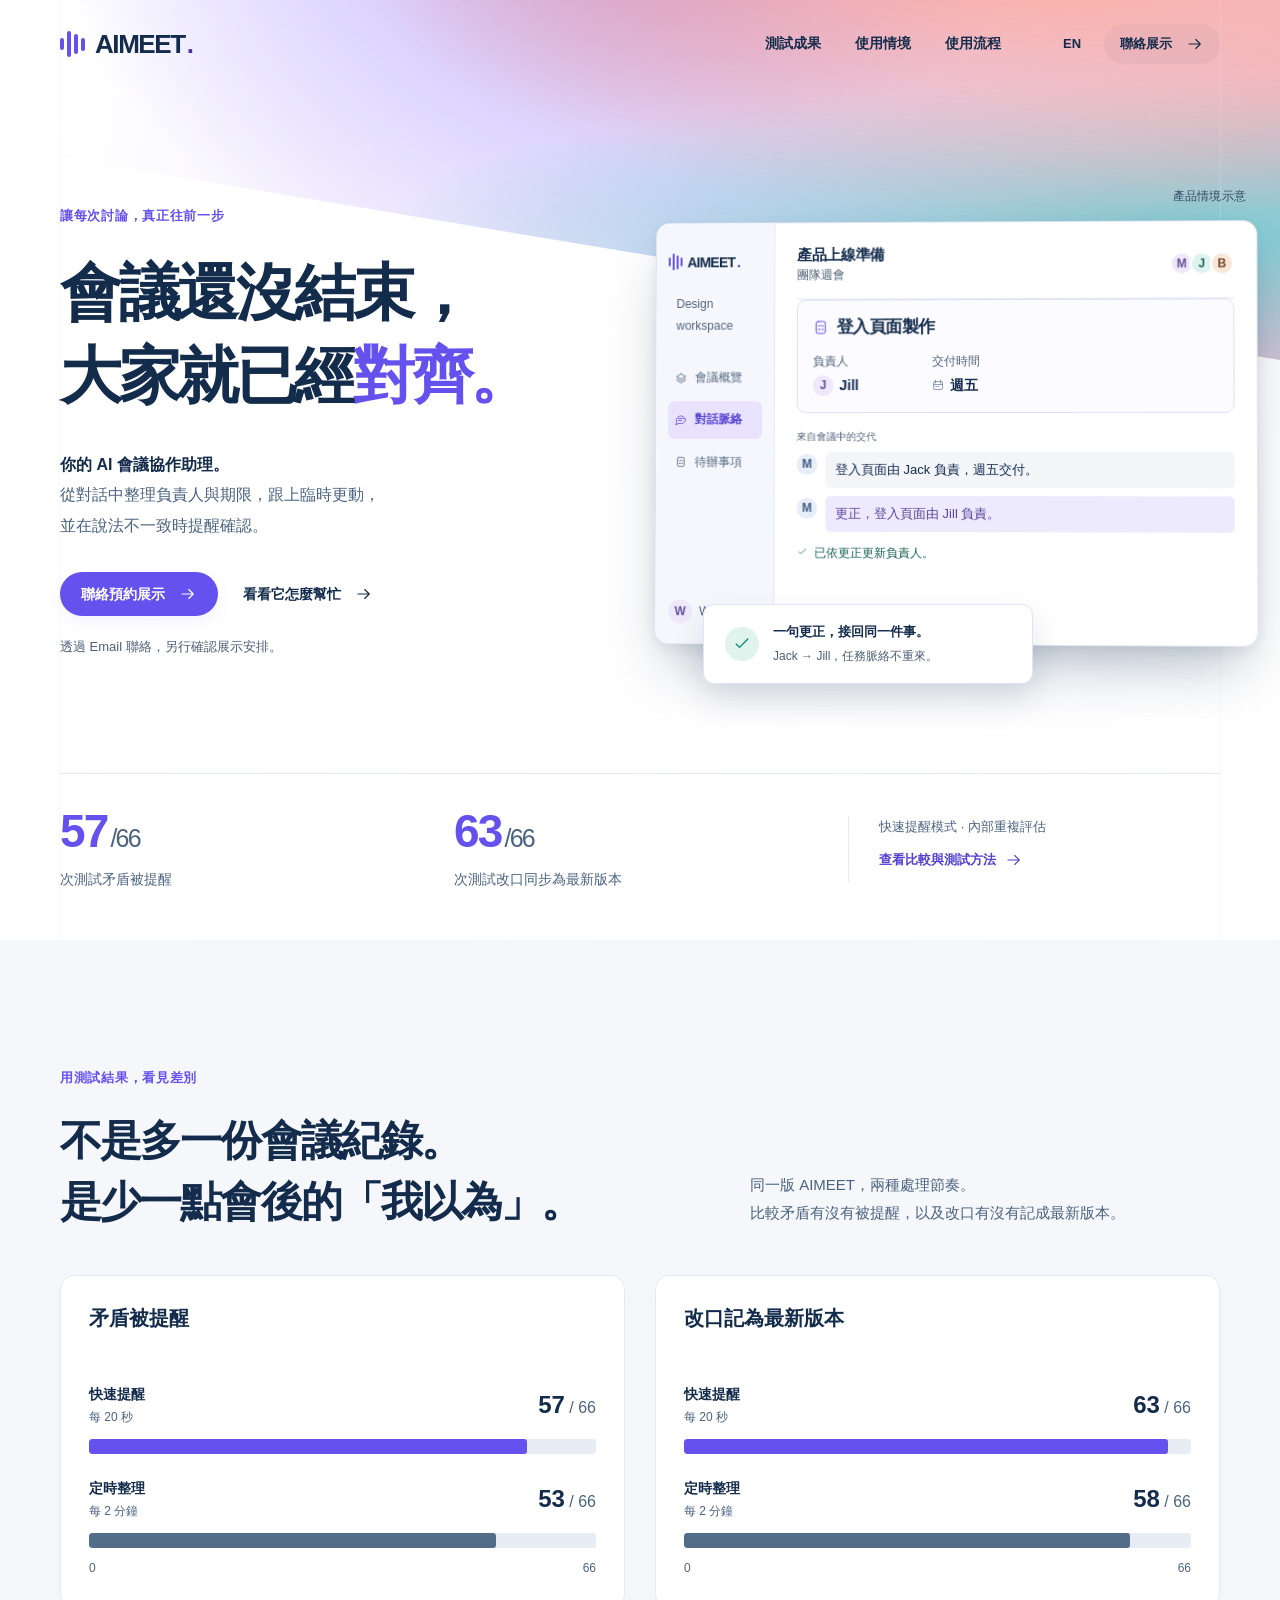
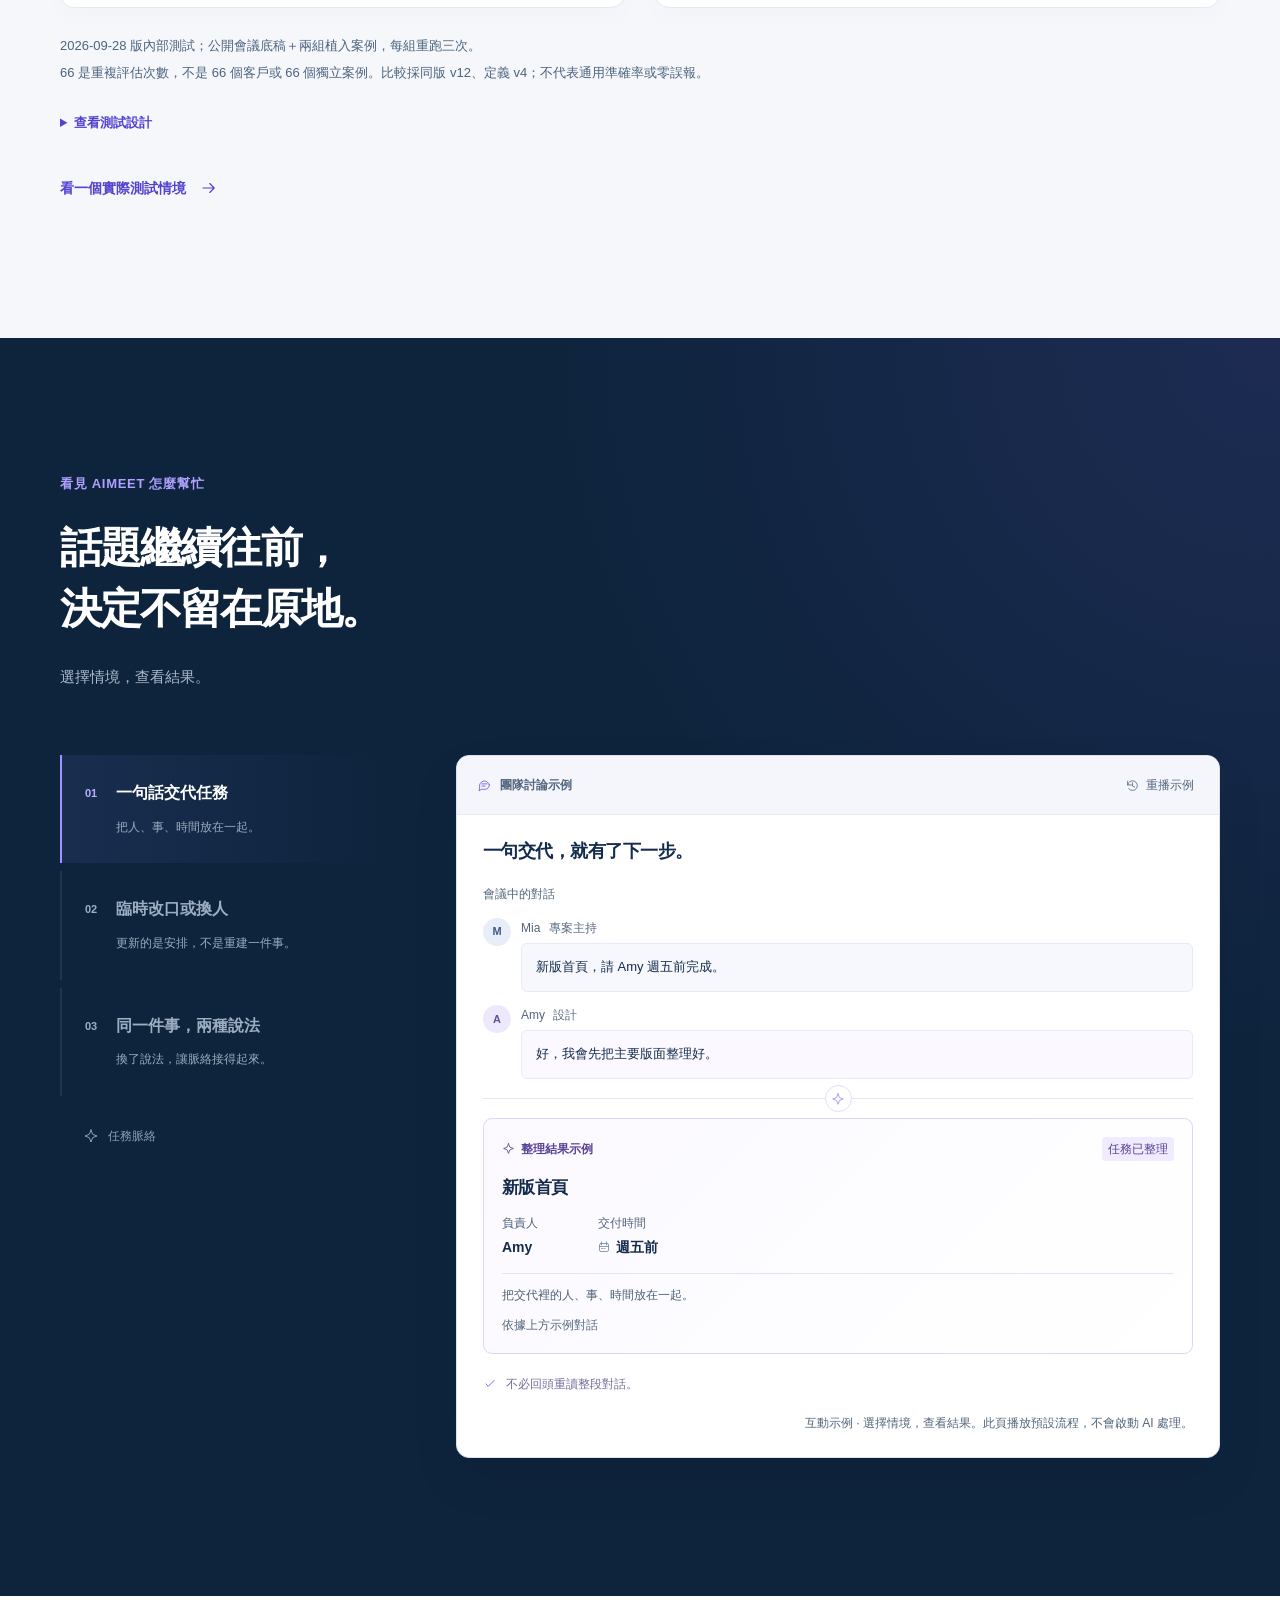
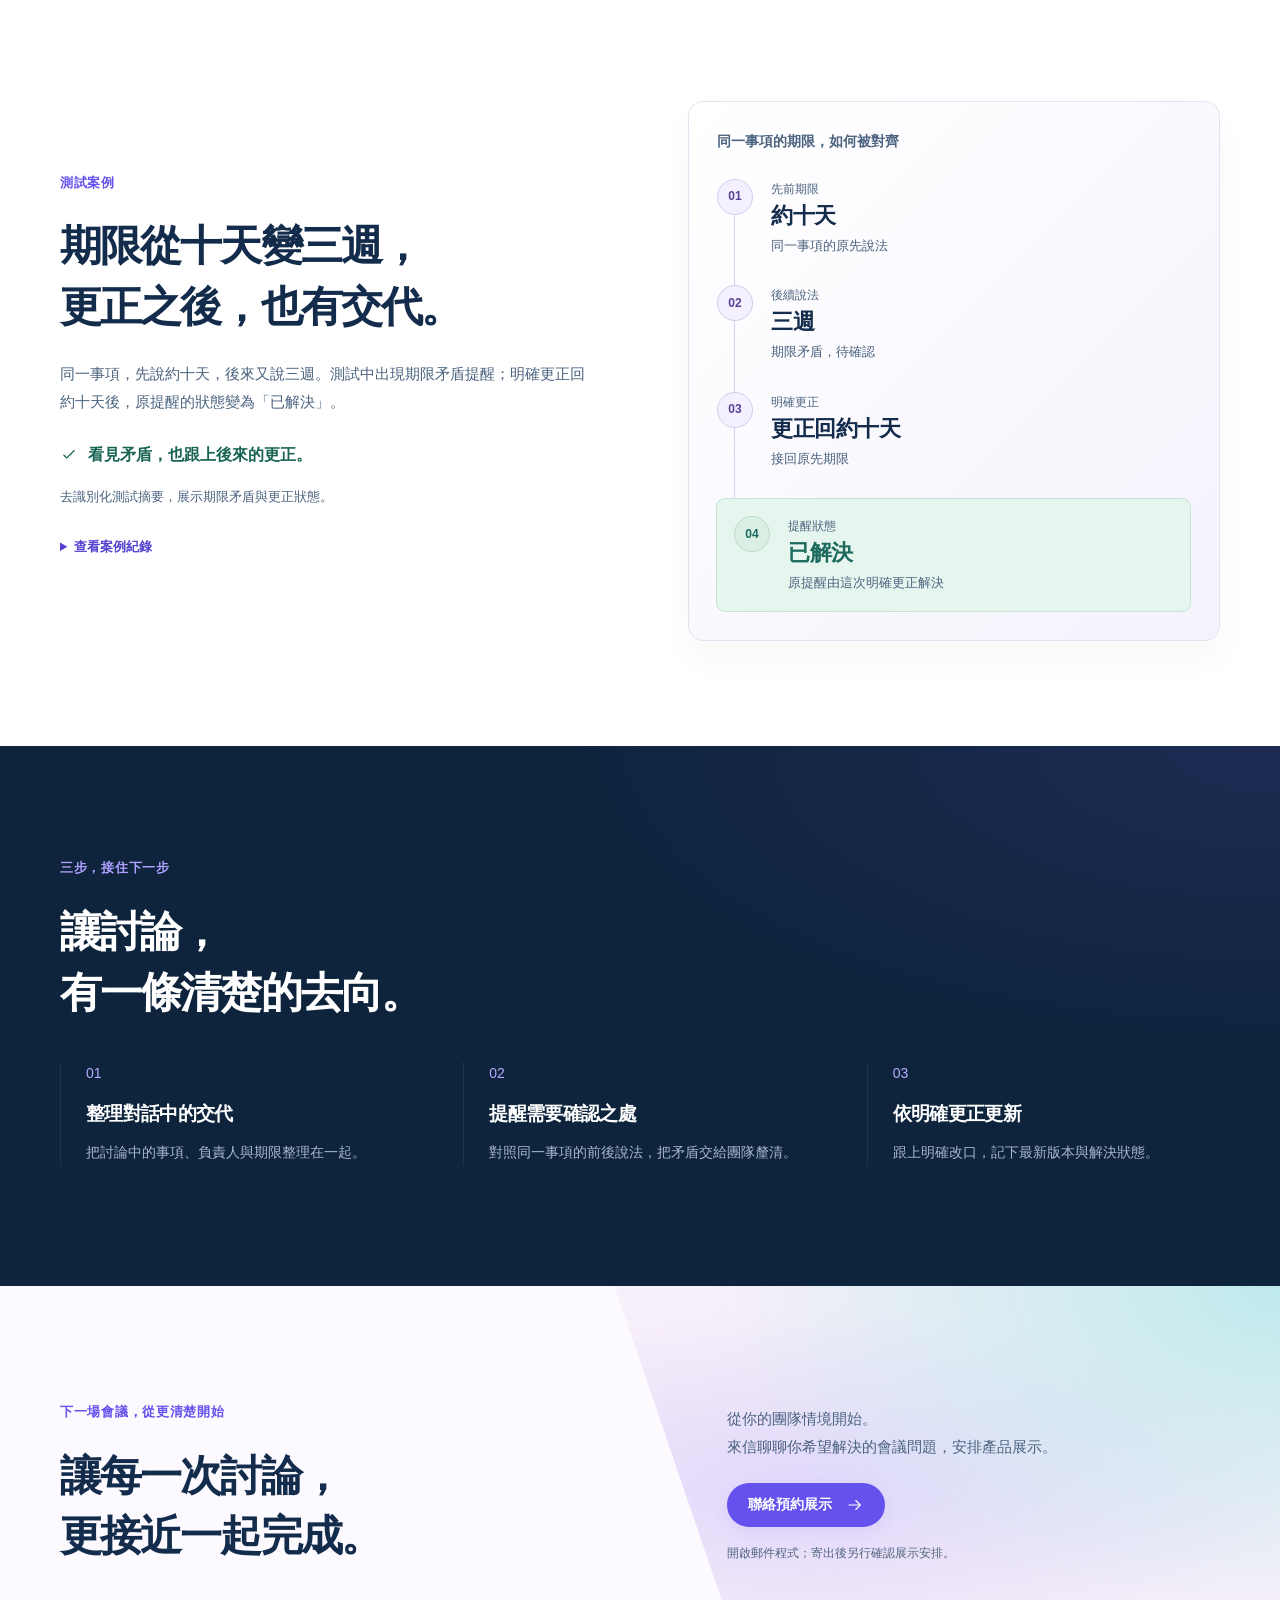
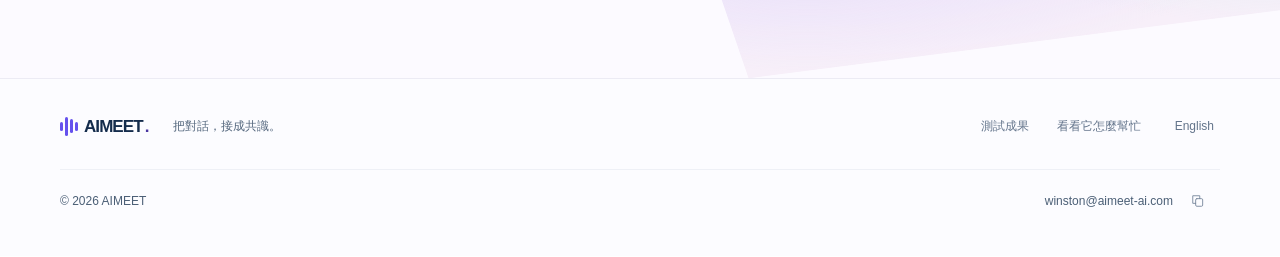
==== index.html @ 9ebfe1a0 "Add verified AIMEET preview.3 public text assets; preserve README Source version: 1.0.0-preview.3 So" ====
<!doctype html>
<html lang="zh-Hant" data-site-version="1.0.0-preview.3">
<head>
<meta charset="utf-8"><meta name="viewport" content="width=device-width, initial-scale=1">
<title>AIMEET｜會議還沒結束，大家就已經對齊。</title>
<meta name="description" content="AIMEET 是你的 AI 會議協作助理。整理負責人與期限，跟上更動，並在說法不一致時提醒確認。">
<meta name="theme-color" content="#102640"><meta name="color-scheme" content="light">
<link rel="icon" type="image/svg+xml" href="assets/favicon.svg">
<meta property="og:type" content="website"><meta property="og:site_name" content="AIMEET">
<meta property="og:title" content="AIMEET｜會議還沒結束，大家就已經對齊。">
<meta property="og:description" content="AI 會議協作助理：整理交代、提醒矛盾、跟上更正。">
<meta property="og:locale" content="zh_TW"><meta name="twitter:card" content="summary_large_image">
<meta name="twitter:title" content="AIMEET｜會議還沒結束，大家就已經對齊。">
<meta name="twitter:description" content="AI 會議協作助理：整理交代、提醒矛盾、跟上更正。">
<link rel="canonical" href="https://aimeet-ai.com/">
<meta property="og:url" content="https://aimeet-ai.com/">
<meta property="og:image" content="https://aimeet-ai.com/assets/share-preview.png">
<meta name="twitter:image" content="https://aimeet-ai.com/assets/share-preview.png">
<meta property="og:image:alt" content="AIMEET AI 會議協作助理：整理事項、負責人與期限，跟上更正。產品首頁示意。">
<meta name="twitter:image:alt" content="AIMEET AI 會議協作助理：整理事項、負責人與期限，跟上更正。產品首頁示意。">
<link rel="stylesheet" href="styles.css">
<script defer src="content.js"></script><script defer src="app.js"></script>
</head>
<body>
<svg xmlns="http://www.w3.org/2000/svg" class="svg-symbols" aria-hidden="true" focusable="false"><defs>
<symbol id="i-arrow" viewBox="0 0 24 24"><path d="M4 12h15m-6-6 6 6-6 6"/></symbol>
<symbol id="i-task" viewBox="0 0 24 24"><rect x="5" y="3" width="14" height="18" rx="3"/><path d="m8 9 1.5 1.5L12 8m1.5 2H16M8 15h3m2.5 0H16"/></symbol>
<symbol id="i-change" viewBox="0 0 24 24"><path d="M4 11V6h15m-4-4 4 4-4 4M20 13v5H5m4-4-4 4 4 4"/></symbol>
<symbol id="i-chat" viewBox="0 0 24 24"><path d="M21 11a8 8 0 0 1-8 8H6l-4 3 1-7a8 8 0 1 1 18-4Z"/><path d="M7 9h10M7 13h6"/></symbol>
<symbol id="i-layers" viewBox="0 0 24 24"><path d="m12 3 9 5-9 5-9-5 9-5Zm-9 9 9 5 9-5M3 16l9 5 9-5"/></symbol>
<symbol id="i-calendar" viewBox="0 0 24 24"><rect x="3" y="5" width="18" height="16" rx="3"/><path d="M7 2v6m10-6v6M3 11h18M7 15h2m3 0h2"/></symbol>
<symbol id="i-check" viewBox="0 0 24 24"><path d="m5 12 4 4L19 6"/></symbol>
<symbol id="i-spark" viewBox="0 0 24 24"><path d="m12 3 2.5 6.5L21 12l-6.5 2.5L12 21l-2.5-6.5L3 12l6.5-2.5L12 3Z"/></symbol>
<symbol id="i-code" viewBox="0 0 24 24"><path d="m8 6-6 6 6 6m8-12 6 6-6 6m-3-14-2 16"/></symbol>
<symbol id="i-people" viewBox="0 0 24 24"><circle cx="9" cy="7" r="3"/><path d="M3 21v-4a6 6 0 0 1 12 0v4m3-18a3 3 0 0 1 0 6m0 3a5 5 0 0 1 4 5v4"/></symbol>
<symbol id="i-history" viewBox="0 0 24 24"><path d="M3 11a9 9 0 1 1 2 7M3 4v7h7m2-4v6l4 2"/></symbol>
<symbol id="i-link" viewBox="0 0 24 24"><path d="m10 13 4-4M8 15l-1 1a4 4 0 0 1-6-6l5-5a4 4 0 0 1 6 0m0 14a4 4 0 0 0 6 0l5-5a4 4 0 0 0-6-6l-1 1" transform="translate(1 0) scale(.9)"/></symbol>
<symbol id="i-menu" viewBox="0 0 24 24"><path d="M3 7h18M3 12h18M3 17h18"/></symbol>
<symbol id="i-close" viewBox="0 0 24 24"><path d="m5 5 14 14M19 5 5 19"/></symbol>
<symbol id="i-copy" viewBox="0 0 24 24"><rect x="8" y="8" width="12" height="13" rx="2"/><path d="M15 8V3H3v13h5"/></symbol>
</defs></svg>
<a class="skip-link" href="#main-content"><span data-i18n="a11y.skip">跳至主要內容</span></a>
<main id="main-content" tabindex="-1"><div class="hero-shell" id="top" tabindex="-1"><div class="hero-gradient" aria-hidden="true"></div>
<header class="site-header" role="banner"><div class="container header-inner"><a href="#top" class="brand-link" aria-label="AIMEET 首頁" data-label-key="a11y.home"><span class="brand "><span class="brand-wave" aria-hidden="true"><i></i><i></i><i></i><i></i></span><span>AIMEET<span class="brand-dot">.</span></span></span></a><nav class="desktop-nav" aria-label="主要導覽" data-label-key="a11y.nav"><a href="#product"><span data-i18n="nav.product">測試成果</span></a><a href="#in-action"><span data-i18n="nav.action">使用情境</span></a><a href="#about"><span data-i18n="nav.about">使用流程</span></a></nav><div class="header-actions"><button class="language-toggle" type="button" data-language-toggle aria-label="Switch to English" lang="en">EN</button><a class="button button-nav" data-contact href="mailto:winston@aimeet-ai.com?subject=AIMEET%20%E7%94%A2%E5%93%81%E5%B1%95%E7%A4%BA%E9%A0%90%E7%B4%84"><span data-i18n="nav.cta">聯絡展示</span><svg class="icon " aria-hidden="true" focusable="false"><use href="#i-arrow"></use></svg></a><button type="button" class="menu-toggle" id="menu-toggle" aria-expanded="false" aria-controls="mobile-menu" aria-label="開啟選單" data-label-key="a11y.menuOpen"><svg class="icon menu-open-icon" aria-hidden="true" focusable="false"><use href="#i-menu"></use></svg><svg class="icon menu-close-icon" aria-hidden="true" focusable="false"><use href="#i-close"></use></svg></button></div></div>
<nav id="mobile-menu" class="mobile-menu" aria-label="手機導覽" data-label-key="a11y.mobileNav" hidden><a href="#product"><span data-i18n="nav.product">測試成果</span></a><a href="#in-action"><span data-i18n="nav.action">使用情境</span></a><a href="#about"><span data-i18n="nav.about">使用流程</span></a><a class="button button-primary" data-contact href="mailto:winston@aimeet-ai.com?subject=AIMEET%20%E7%94%A2%E5%93%81%E5%B1%95%E7%A4%BA%E9%A0%90%E7%B4%84"><span data-i18n="hero.cta">聯絡預約展示</span><svg class="icon " aria-hidden="true" focusable="false"><use href="#i-arrow"></use></svg></a></nav>
</header>

<div class="container hero-grid"><div class="hero-copy"><p data-i18n="hero.eyebrow" class="eyebrow">讓每次討論，真正往前一步</p>
<h1><span data-i18n-html="hero.heading">會議還沒結束，<br>大家就已經<em>對齊。</em></span></h1>
<div class="hero-description"><strong data-i18n="hero.lead">你的 AI 會議協作助理。</strong><p data-i18n-html="hero.body">從對話中整理負責人與期限，跟上臨時更動，<br class="desktop-break">並在說法不一致時提醒確認。</p></div>
<div class="hero-actions"><a class="button button-primary" data-contact href="mailto:winston@aimeet-ai.com?subject=AIMEET%20%E7%94%A2%E5%93%81%E5%B1%95%E7%A4%BA%E9%A0%90%E7%B4%84"><span data-i18n="hero.cta">聯絡預約展示</span><svg class="icon " aria-hidden="true" focusable="false"><use href="#i-arrow"></use></svg></a><a href="#in-action" class="button button-text"><span data-i18n="hero.see">看看它怎麼幫忙</span><svg class="icon " aria-hidden="true" focusable="false"><use href="#i-arrow"></use></svg></a></div>
<p data-i18n="hero.caption" class="hero-caption">透過 Email 聯絡，另行確認展示安排。</p>
</div><figure class="hero-figure" aria-labelledby="hero-figure-caption">
<figcaption data-i18n="hero.illustration" class="figure-caption" id="hero-figure-caption">產品情境示意</figcaption>
<div class="app-preview">
 <aside class="app-sidebar" aria-hidden="true"><span class="brand brand-small"><span class="brand-wave" aria-hidden="true"><i></i><i></i><i></i><i></i></span><span>AIMEET<span class="brand-dot">.</span></span></span><span class="workspace">Design<br>workspace</span><div class="app-side-item"><svg class="icon " aria-hidden="true" focusable="false"><use href="#i-layers"></use></svg><span data-i18n="app.overview">會議概覽</span></div><div class="app-side-item active"><svg class="icon " aria-hidden="true" focusable="false"><use href="#i-chat"></use></svg><span data-i18n="app.conversation">對話脈絡</span></div><div class="app-side-item"><svg class="icon " aria-hidden="true" focusable="false"><use href="#i-task"></use></svg><span data-i18n="app.items">待辦事項</span></div><div class="app-user"><span class="avatar lavender">W</span>Winston</div></aside>
 <div class="app-main">
  <div class="app-header"><div><h2 data-i18n="app.meeting">產品上線準備</h2><p data-i18n="app.weekly">團隊週會</p></div><div class="avatar-stack" aria-hidden="true"><span class="avatar lavender">M</span><span class="avatar mint">J</span><span class="avatar peach">B</span></div></div>

  <div class="task-box"><h3><svg class="icon " aria-hidden="true" focusable="false"><use href="#i-task"></use></svg><span data-i18n="app.task">登入頁面製作</span></h3><div class="task-details"><div><p data-i18n="field.owner" class="field-label">負責人</p><strong><span class="avatar lavender">J</span>Jill</strong></div><div><p data-i18n="field.due" class="field-label">交付時間</p><strong><svg class="icon " aria-hidden="true" focusable="false"><use href="#i-calendar"></use></svg><span data-i18n="time.friday">週五</span></strong></div></div></div>
  <p data-i18n="app.evidence" class="evidence-label">來自會議中的交代</p>
  <div class="compact-turn"><span class="avatar blue">M</span><p data-i18n="app.first">登入頁面由 Jack 負責，週五交付。</p></div>
  <div class="compact-turn corrected"><span class="avatar blue">M</span><p data-i18n="app.second">更正，登入頁面由 Jill 負責。</p></div>
  <p class="app-confirm"><svg class="icon " aria-hidden="true" focusable="false"><use href="#i-check"></use></svg><span data-i18n="app.confirm">已依更正更新負責人。</span></p>
 </div>
</div>
<div class="floating-confirm"><span class="confirm-circle"><svg class="icon " aria-hidden="true" focusable="false"><use href="#i-check"></use></svg></span><div><strong data-i18n="hero.toastTitle">一句更正，接回同一件事。</strong><p data-i18n="hero.toastBody">Jack → Jill，任務脈絡不重來。</p></div></div>
</figure></div>
<div class="container evidence-strip"><div class="headline-stat"><strong>57<span>/66</span></strong><p data-i18n="stat.alert">次測試矛盾被提醒</p></div><div class="headline-stat"><strong>63<span>/66</span></strong><p data-i18n="stat.correction">次測試改口同步為最新版本</p></div><div class="stat-context"><p data-i18n="stat.context">快速提醒模式 · 內部重複評估</p><a href="#product"><span data-i18n="stat.link">查看比較與測試方法</span><svg class="icon " aria-hidden="true" focusable="false"><use href="#i-arrow"></use></svg></a></div></div>
</div>
<section class="section product-section" id="product" tabindex="-1"><div class="container">
 <p data-i18n="product.eyebrow" class="eyebrow">用測試結果，看見差別</p>
 <div class="section-intro"><h2><span data-i18n-html="product.heading">不是多一份會議紀錄。<br>是少一點會後的<span class="nowrap">「我以為」。</span></span></h2><p data-i18n-html="product.intro">同一版 AIMEET，兩種處理節奏。<br>比較矛盾有沒有被提醒，以及改口有沒有記成最新版本。</p></div>
 <div class="evidence-charts">
 <figure class="result-chart" data-metric="contradictions_alerted" aria-labelledby="chart-alerts" aria-describedby="evidence-note"><figcaption id="chart-alerts"><span data-i18n="chart.alerts">矛盾被提醒</span></figcaption><div class="result-chart-row" data-mode="push" data-value="57" data-total="66"><div class="chart-row-label"><span><span data-i18n="mode.push">快速提醒</span><small><span data-i18n="cadence.push">每 20 秒</span></small></span><strong>57<span> / 66</span></strong></div><div class="bar-track" aria-hidden="true"><div class="bar-fill quick" style="width:86.36363636%"></div></div></div><div class="result-chart-row" data-mode="periodic" data-value="53" data-total="66"><div class="chart-row-label"><span><span data-i18n="mode.periodic">定時整理</span><small><span data-i18n="cadence.periodic">每 2 分鐘</span></small></span><strong>53<span> / 66</span></strong></div><div class="bar-track" aria-hidden="true"><div class="bar-fill periodic" style="width:80.30303030%"></div></div></div><div class="chart-scale" aria-hidden="true"><span>0</span><span>66</span></div></figure>
 <figure class="result-chart" data-metric="corrections_latest" aria-labelledby="chart-corrections" aria-describedby="evidence-note"><figcaption id="chart-corrections"><span data-i18n="chart.corrections">改口記為最新版本</span></figcaption><div class="result-chart-row" data-mode="push" data-value="63" data-total="66"><div class="chart-row-label"><span><span data-i18n="mode.push">快速提醒</span><small><span data-i18n="cadence.push">每 20 秒</span></small></span><strong>63<span> / 66</span></strong></div><div class="bar-track" aria-hidden="true"><div class="bar-fill quick" style="width:95.45454545%"></div></div></div><div class="result-chart-row" data-mode="periodic" data-value="58" data-total="66"><div class="chart-row-label"><span><span data-i18n="mode.periodic">定時整理</span><small><span data-i18n="cadence.periodic">每 2 分鐘</span></small></span><strong>58<span> / 66</span></strong></div><div class="bar-track" aria-hidden="true"><div class="bar-fill periodic" style="width:87.87878788%"></div></div></div><div class="chart-scale" aria-hidden="true"><span>0</span><span>66</span></div></figure>
 </div>
 <div class="evidence-caption" id="evidence-note">
 <p data-i18n="evidence.method">2026-09-28 版內部測試；公開會議底稿＋兩組植入案例，每組重跑三次。</p>
 <p data-i18n="evidence.denominator">66 是重複評估次數，不是 66 個客戶或 66 個獨立案例。比較採同版 v12、定義 v4；不代表通用準確率或零誤報。</p>
 </div>
 <details class="method-details"><summary><span data-i18n="evidence.details">查看測試設計</span></summary><div>
 <p data-i18n="evidence.design">底稿：公開 ICSI Bmr005 會議，約 71 分鐘、7 位講者、833 句。使用兩組各 30 個植入事件的版本，每種模式各重跑三次。上圖的 66 是相應事件的重複評估分母，不是底稿句數或植入事件總數。</p>
 <p data-i18n="evidence.schedule">「每 20 秒／每 2 分鐘」是測試中的處理週期，不是保證的回應時間。</p>
 </div></details>
 <a class="button button-text case-link" href="#test-case"><span data-i18n="evidence.caseLink">看一個實際測試情境</span><svg class="icon " aria-hidden="true" focusable="false"><use href="#i-arrow"></use></svg></a>
</div></section><section class="section dark-section action-section" id="in-action" tabindex="-1"><div class="container">
 <p data-i18n="demo.eyebrow" class="eyebrow">看見 AIMEET 怎麼幫忙</p>
 <h2><span data-i18n-html="demo.heading">話題繼續往前，<br>決定不留在原地。</span></h2>
 <p data-i18n="demo.intro" class="section-subtitle">選擇情境，查看結果。</p>
 <div class="demo-layout"><div class="scenario-controls"><div role="tablist" aria-label="產品情境" data-label-key="a11y.scenarios" aria-orientation="vertical" class="scenario-tabs"><button type="button" role="tab" id="scenario-tab-0" aria-controls="scenario-panel-0" aria-selected="true" tabindex="0" class="scenario-tab selected" data-scenario="0"><span class="tab-number">01</span><span><strong data-i18n="tab0.title">一句話交代任務</strong><small data-i18n="tab0.body">把人、事、時間放在一起。</small></span></button><button type="button" role="tab" id="scenario-tab-1" aria-controls="scenario-panel-1" aria-selected="false" tabindex="-1" class="scenario-tab " data-scenario="1"><span class="tab-number">02</span><span><strong data-i18n="tab1.title">臨時改口或換人</strong><small data-i18n="tab1.body">更新的是安排，不是重建一件事。</small></span></button><button type="button" role="tab" id="scenario-tab-2" aria-controls="scenario-panel-2" aria-selected="false" tabindex="-1" class="scenario-tab " data-scenario="2"><span class="tab-number">03</span><span><strong data-i18n="tab2.title">同一件事，兩種說法</strong><small data-i18n="tab2.body">換了說法，讓脈絡接得起來。</small></span></button></div><p class="tab-hint"><svg class="icon " aria-hidden="true" focusable="false"><use href="#i-spark"></use></svg><span data-i18n="demo.hint">任務脈絡</span></p></div>
 <div class="demo-window"><div class="demo-toolbar"><span><svg class="icon " aria-hidden="true" focusable="false"><use href="#i-chat"></use></svg><span data-i18n="demo.meeting">團隊討論示例</span></span><button type="button" class="replay-button" id="replay"><svg class="icon " aria-hidden="true" focusable="false"><use href="#i-history"></use></svg><span data-i18n="demo.replay">重播示例</span></button></div><div class="demo-content"><div id="scenario-panel-0" role="tabpanel" aria-labelledby="scenario-tab-0" tabindex="0" class="scenario-panel" >
    <h3 data-i18n="scenario0.title">一句交代，就有了下一步。</h3>
    <p data-i18n="demo.conversation" class="evidence-label">會議中的對話</p><div class="conversation-turn"><span class="avatar blue">M</span><div class="turn-content"><div class="speaker-name">Mia <span data-i18n="role.lead" class="speaker-role">專案主持</span></div><p data-i18n="demo0.first" class="speech ">新版首頁，請 Amy 週五前完成。</p></div></div><div class="conversation-turn"><span class="avatar lavender">A</span><div class="turn-content"><div class="speaker-name">Amy <span data-i18n="role.design" class="speaker-role">設計</span></div><p data-i18n="demo0.second" class="speech speech-purple">好，我會先把主要版面整理好。</p></div></div>
    <div class="connector"><span><svg class="icon " aria-hidden="true" focusable="false"><use href="#i-spark"></use></svg></span></div>
    <div class="demo-result"><div class="result-top"><span><svg class="icon " aria-hidden="true" focusable="false"><use href="#i-spark"></use></svg><span data-i18n="demo.organized">整理結果示例</span></span><span data-i18n="scenario0.badge" class="result-badge">任務已整理</span></div><h4 data-i18n="task.homepage">新版首頁</h4>
    <div class="task-details"><div><p data-i18n="field.owner" class="field-label">負責人</p><strong>Amy</strong></div><div><p data-i18n="field.due" class="field-label">交付時間</p><strong><svg class="icon " aria-hidden="true" focusable="false"><use href="#i-calendar"></use></svg><span data-i18n="time.byFriday">週五前</span></strong></div></div>
    <p data-i18n="scenario0.note" class="result-note">把交代裡的人、事、時間放在一起。</p>
    <p data-i18n="demo.source" class="result-source">依據上方示例對話</p>
    </div><p class="result-check"><svg class="icon " aria-hidden="true" focusable="false"><use href="#i-check"></use></svg><span data-i18n="scenario0.check">不必回頭重讀整段對話。</span></p>
    </div><div id="scenario-panel-1" role="tabpanel" aria-labelledby="scenario-tab-1" tabindex="0" class="scenario-panel" hidden>
    <h3 data-i18n="scenario1.title">改的是人，不是整件事。</h3>
    <p data-i18n="demo.conversation" class="evidence-label">會議中的對話</p><div class="conversation-turn"><span class="avatar blue">M</span><div class="turn-content"><div class="speaker-name">Mia <span data-i18n="role.lead" class="speaker-role">專案主持</span></div><p data-i18n="demo1.first" class="speech ">登入頁面由 Jack 負責，週五前完成。</p></div></div><div class="conversation-turn"><span class="avatar lavender">M</span><div class="turn-content"><div class="speaker-name">Mia <span data-i18n="role.lead" class="speaker-role">專案主持</span></div><p data-i18n="demo1.second" class="speech speech-purple">更正，不是 Jack，是 Jill。</p></div></div>
    <div class="connector"><span><svg class="icon " aria-hidden="true" focusable="false"><use href="#i-spark"></use></svg></span></div>
    <div class="demo-result"><div class="result-top"><span><svg class="icon " aria-hidden="true" focusable="false"><use href="#i-spark"></use></svg><span data-i18n="demo.organized">整理結果示例</span></span><span data-i18n="scenario1.badge" class="result-badge">負責人已更新</span></div><h4 data-i18n="app.task">登入頁面製作</h4>
    <div class="task-details"><div><p data-i18n="field.owner" class="field-label">負責人</p><strong>Jill</strong></div><div><p data-i18n="field.due" class="field-label">交付時間</p><strong><svg class="icon " aria-hidden="true" focusable="false"><use href="#i-calendar"></use></svg><span data-i18n="time.byFriday">週五前</span></strong></div></div>
    <p data-i18n="scenario1.note" class="result-note">Jack → Jill。把更正接回同一件任務，期限仍是週五。</p>
    <p data-i18n="demo.source" class="result-source">依據上方示例對話</p>
    </div><p class="result-check"><svg class="icon " aria-hidden="true" focusable="false"><use href="#i-check"></use></svg><span data-i18n="scenario1.check">跟上更正，也保留前後脈絡。</span></p>
    </div><div id="scenario-panel-2" role="tabpanel" aria-labelledby="scenario-tab-2" tabindex="0" class="scenario-panel" hidden>
    <h3 data-i18n="scenario2.title">換了說法，仍是同一件事。</h3>
    <p data-i18n="demo.conversation" class="evidence-label">會議中的對話</p><div class="conversation-turn"><span class="avatar blue">M</span><div class="turn-content"><div class="speaker-name">Mia <span data-i18n="role.lead" class="speaker-role">專案主持</span></div><p data-i18n="demo2.first" class="speech ">登入頁面的前端由 Jill 處理，週五前完成。</p></div></div><div class="conversation-turn"><span class="avatar lavender">B</span><div class="turn-content"><div class="speaker-name">Ben <span data-i18n="role.engineer" class="speaker-role">工程</span></div><p data-i18n="demo2.second" class="speech speech-purple">確認一下，登入頁面 UI 是 Jill 負責嗎？</p></div></div>
    <div class="connector"><span><svg class="icon " aria-hidden="true" focusable="false"><use href="#i-spark"></use></svg></span></div>
    <div class="demo-result"><div class="result-top"><span><svg class="icon " aria-hidden="true" focusable="false"><use href="#i-spark"></use></svg><span data-i18n="demo.organized">整理結果示例</span></span><span data-i18n="scenario2.badge" class="result-badge">任務脈絡已連結</span></div><h4 data-i18n="app.task">登入頁面製作</h4>
    <div class="task-details"><div><p data-i18n="field.owner" class="field-label">負責人</p><strong>Jill</strong></div><div><p data-i18n="field.due" class="field-label">交付時間</p><strong><svg class="icon " aria-hidden="true" focusable="false"><use href="#i-calendar"></use></svg><span data-i18n="time.byFriday">週五前</span></strong></div></div>
    <p data-i18n="scenario2.note" class="result-note">「登入頁面的前端」與「登入頁面 UI」，接回對話中的同一項工作。</p>
    <p data-i18n="demo.source" class="result-source">依據上方示例對話</p>
    </div><p class="result-check"><svg class="icon " aria-hidden="true" focusable="false"><use href="#i-check"></use></svg><span data-i18n="scenario2.check">釐清是在問哪件事，不另建一份任務。</span></p>
    </div><p class="demo-footnote"><span data-i18n="demo.caption">互動示例 · 選擇情境，查看結果。此頁播放預設流程，不會啟動 AI 處理。</span></p></div></div></div>
</div></section><section class="section identity-section test-case-section" id="test-case" tabindex="-1"><div class="container identity-grid">
 <div class="identity-copy"><p data-i18n="case.eyebrow" class="eyebrow">測試案例</p>
 <h2><span data-i18n-html="case.heading">期限從十天變三週，<br>更正之後，也有交代。</span></h2>
 <p data-i18n="case.body" class="identity-description">同一事項，先說約十天，後來又說三週。測試中出現期限矛盾提醒；明確更正回約十天後，原提醒的狀態變為「已解決」。</p>
 <div class="case-outcome"><svg class="icon " aria-hidden="true" focusable="false"><use href="#i-check"></use></svg><span data-i18n="case.outcome">看見矛盾，也跟上後來的更正。</span></div>
 <p data-i18n="case.scope" class="case-scope">去識別化測試摘要，展示期限矛盾與更正狀態。</p>
 <details class="method-details trace-details"><summary><span data-i18n="case.traceTitle">查看案例紀錄</span></summary><div><p><code>p3-P02 · N017</code></p><p><code>status=resolved</code><br><code>resolved_by=N019</code></p><p data-i18n="case.traceScope">此例的證據範圍是期限矛盾及更正狀態，不是完整任務或負責人抽取驗證。</p></div></details>
 </div>
 <figure class="case-timeline" aria-labelledby="case-caption">
 <figcaption data-i18n="case.caption" id="case-caption">同一事項的期限，如何被對齊</figcaption>
 <ol><li><span class="timeline-step" aria-hidden="true">01</span><div><small data-i18n="case.first.label">先前期限</small><strong data-i18n="case.first.value">約十天</strong><p data-i18n="case.first.note">同一事項的原先說法</p></div></li><li><span class="timeline-step" aria-hidden="true">02</span><div><small data-i18n="case.conflict.label">後續說法</small><strong data-i18n="case.conflict.value">三週</strong><p data-i18n="case.conflict.note">期限矛盾，待確認</p></div></li><li><span class="timeline-step" aria-hidden="true">03</span><div><small data-i18n="case.correction.label">明確更正</small><strong data-i18n="case.correction.value">更正回約十天</strong><p data-i18n="case.correction.note">接回原先期限</p></div></li><li><span class="timeline-step" aria-hidden="true">04</span><div><small data-i18n="case.resolved.label">提醒狀態</small><strong data-i18n="case.resolved.value">已解決</strong><p data-i18n="case.resolved.note">原提醒由這次明確更正解決</p></div></li></ol>
 </figure>
 </div></section><section class="section dark-section use-section" id="about" tabindex="-1"><div class="container">
 <p data-i18n="use.eyebrow" class="eyebrow">三步，接住下一步</p>
 <div class="section-intro"><h2><span data-i18n-html="use.heading">讓討論，<br>有一條清楚的去向。</span></h2></div>
 <div class="use-grid"><article><span class="workflow-number">01</span><h3 data-i18n="use.capture.title">整理對話中的交代</h3><p data-i18n="use.capture.body">把討論中的事項、負責人與期限整理在一起。</p></article><article><span class="workflow-number">02</span><h3 data-i18n="use.clarify.title">提醒需要確認之處</h3><p data-i18n="use.clarify.body">對照同一事項的前後說法，把矛盾交給團隊釐清。</p></article><article><span class="workflow-number">03</span><h3 data-i18n="use.update.title">依明確更正更新</h3><p data-i18n="use.update.body">跟上明確改口，記下最新版本與解決狀態。</p></article></div>
 </div></section><section class="contact-section" id="contact" tabindex="-1"><div class="container contact-grid"><div><p data-i18n="contact.eyebrow" class="eyebrow">下一場會議，從更清楚開始</p><h2><span data-i18n-html="contact.heading">讓每一次討論，<br>更接近一起完成。</span></h2></div><div class="contact-copy"><p data-i18n-html="contact.body">從你的團隊情境開始。<br>來信聊聊你希望解決的會議問題，安排產品展示。</p><a class="button button-primary" data-contact href="mailto:winston@aimeet-ai.com?subject=AIMEET%20%E7%94%A2%E5%93%81%E5%B1%95%E7%A4%BA%E9%A0%90%E7%B4%84"><span data-i18n="contact.button">聯絡預約展示</span><svg class="icon " aria-hidden="true" focusable="false"><use href="#i-arrow"></use></svg></a><p data-i18n="contact.mailhint" class="contact-hint">開啟郵件程式；寄出後另行確認展示安排。</p></div></div></section>
</main>
<footer class="site-footer"><div class="container"><div class="footer-top"><a href="#top" class="brand-link" aria-label="AIMEET 首頁" data-label-key="a11y.home"><span class="brand brand-small"><span class="brand-wave" aria-hidden="true"><i></i><i></i><i></i><i></i></span><span>AIMEET<span class="brand-dot">.</span></span></span></a><span data-i18n="footer.tagline" class="footer-tagline">把對話，接成共識。</span><nav aria-label="頁尾導覽" data-label-key="a11y.footer"><a href="#product"><span data-i18n="nav.product">測試成果</span></a><a href="#in-action"><span data-i18n="hero.see">看看它怎麼幫忙</span></a><button type="button" data-language-toggle class="footer-language" lang="en" aria-label="Switch to English">English</button></nav></div><div class="footer-bottom"><span>© 2026 AIMEET</span><div class="footer-contact"><a href="mailto:winston@aimeet-ai.com">winston@aimeet-ai.com</a><button type="button" class="copy-email" id="copy-email" aria-label="複製聯絡信箱" data-label-key="a11y.copy"><svg class="icon " aria-hidden="true" focusable="false"><use href="#i-copy"></use></svg></button></div></div><p id="contact-feedback" class="contact-feedback" aria-live="polite"></p></div></footer>
<div class="sr-only" id="announcement" role="status" aria-live="polite" aria-atomic="true"></div>
<noscript><p class="noscript-message">目前停用 JavaScript：仍可閱讀中文頁面及點選 Email 聯絡。啟用 JavaScript 後可使用語言切換、手機選單與互動情境。</p></noscript>
</body></html>
---- styles.css ----
/* AIMEET launch page — one design, two languages, no external assets.
   Reference: the four preserved October 8 preview images in reference/. */
:root {
  --ink: #142c4c;
  --body: #4b637f;
  --muted: #4b5f76;
  --accent: #6551ed;
  --accent-dark: #5341cf;
  --accent-soft: #eeeaff;
  --line: #e4eaf3;
  --paper: #ffffff;
  --wash: #f5f7fb;
  --navy: #0e243d;
  --green: #196454;
  --container: 1160px;
  --font: -apple-system, BlinkMacSystemFont, "Segoe UI", Arial, "Noto Sans CJK TC", "PingFang TC", "Microsoft JhengHei", sans-serif;
}
* { box-sizing: border-box; }
html { scroll-behavior: smooth; scroll-padding-top: 32px; }
body { margin: 0; color: var(--ink); background: var(--paper); font: 16px/1.7 var(--font); -webkit-font-smoothing: antialiased; }
button, input, textarea { font: inherit; }
button, a { -webkit-tap-highlight-color: transparent; }
button { cursor: pointer; }
a { color: inherit; text-decoration: none; }
a, button { touch-action: manipulation; }
button { color: inherit; }
button:disabled { cursor: default; }
a:focus-visible, button:focus-visible, [tabindex="0"]:focus-visible { outline: 3px solid var(--accent); outline-offset: 5px; border-radius: 5px; }
.dark-section a:focus-visible, .dark-section button:focus-visible { outline-color: #b4aaff; }
main:focus, section:focus, #top:focus { outline: none; }
[hidden] { display: none !important; }
h1, h2, h3, h4, p, figure { margin: 0; }
h1, h2, h3, h4 { font-weight: 760; letter-spacing: -.035em; line-height: 1.4; }
.nowrap { white-space: nowrap; }
em { font-style: normal; color: var(--accent); }
.container { width: min(var(--container), calc(100% - 80px)); margin-inline: auto; }
.icon { width: 18px; height: 18px; display: inline-block; flex-shrink: 0; fill: none; stroke: currentColor; stroke-width: 1.5; stroke-linecap: round; stroke-linejoin: round; vertical-align: middle; }
.svg-symbols { width: 0; height: 0; position: absolute; overflow: hidden; pointer-events: none; }
.sr-only { position: absolute !important; width: 1px; height: 1px; overflow: hidden; clip-path: inset(50%); white-space: nowrap; }
.skip-link { position: absolute; z-index: 100; left: 20px; top: 10px; padding: 12px 20px; background: white; border: 2px solid var(--accent); border-radius: 6px; transform: translateY(-160%); }
.skip-link:focus { transform: translateY(0); }
.button { display: inline-flex; align-items: center; justify-content: center; gap: 14px; min-height: 44px; padding: 10px 21px; border-radius: 100px; font-weight: 650; font-size: 14px; line-height: 1.5; border: 0; transition: background .2s, box-shadow .2s, transform .2s; }
.button .icon { width: 18px; transition: transform .2s; }
.button:hover .icon { transform: translateX(3px); }
.button-primary { background: var(--accent); color: white; box-shadow: 0 6px 16px #6351ed12; }
.button-primary:hover { background: var(--accent-dark); box-shadow: 0 8px 22px #6351ed24; }
.button-text { padding-inline: 0; background: transparent; color: var(--ink); }
.button-text:hover { color: var(--accent); }
.eyebrow { color: var(--accent); font-size: 13px; font-weight: 700; letter-spacing: .055em; line-height: 1.5; }
html[lang="en"] .eyebrow { text-transform: uppercase; font-size: 12px; letter-spacing: .085em; }

/* Masthead and the diagonal gradient remain faithful to the preserved page. */
.hero-shell { position: relative; isolation: isolate; overflow: hidden; background: linear-gradient(110deg,#fff 20%,#fefeff 70%,#fff); }
.hero-shell::after { content: ''; pointer-events: none; position: absolute; z-index: -1; inset: 0; width: min(var(--container),calc(100% - 80px)); margin-inline: auto; border-inline: 1px solid #dfe5f53d; }
.hero-gradient { position: absolute; z-index: -2; inset: 0 0 auto; height: 360px; background: radial-gradient(ellipse at 82% -12%,#ffac9f 0%,transparent 47%),radial-gradient(ellipse at 93% 66%,#7dcbd2 0%,transparent 48%),radial-gradient(ellipse at 54% -30%,#c295d8 8%,#dcd4ff 37%,transparent 66%),linear-gradient(100deg, #fff 6%,#ebe4fc 54%,#e7bfd3); clip-path: polygon(0 0,100% 0,100% 100%,0 41%); }
.site-header { height: 88px; position: relative; z-index: 20; }
.header-inner { height: 88px; display: flex; align-items: center; gap: 24px; }
.brand-link { display: inline-flex; align-items: center; min-height: 44px; flex-shrink: 0; }
.brand { display: inline-flex; align-items: center; gap: 10px; font-size: 26px; letter-spacing: -.055em; font-weight: 800; line-height: 1; }
.brand-dot { color: #4935a1; padding-left: 2px; }
.brand-wave { display: inline-flex; gap: 3px; align-items: center; width: 25px; height: 27px; color: var(--accent); }
.brand-wave i { width: 4px; border-radius: 2px; height: 12px; background: currentColor; }
.brand-wave i:nth-child(2) { height: 26px; }
.brand-wave i:nth-child(3) { height: 20px; }
.brand-wave i:nth-child(4) { height: 13px; }
.brand-small { font-size: 17px; gap: 5px; }
.brand-small .brand-wave { width: 19px; gap: 2px; height: 20px; }
.brand-small .brand-wave i { width: 3px; height: 9px; }
.brand-small .brand-wave i:nth-child(2) { height: 19px; }
.brand-small .brand-wave i:nth-child(3) { height: 14px; }
.desktop-nav { display: flex; gap: 34px; align-items: center; margin-left: auto; font-size: 14px; font-weight: 650; }
.desktop-nav a { display: inline-flex; align-items: center; min-height: 44px; }
.desktop-nav a:hover { color: var(--accent-dark); }
.header-actions { display: flex; align-items: center; gap: 10px; margin-left: 25px; }
.language-toggle, .menu-toggle { border: 0; background: transparent; min-width: 44px; min-height: 44px; padding: 10px; font-size: 13px; font-weight: 700; }
.language-toggle:hover, .menu-toggle:hover { background: #ffffff50; border-radius: 25px; }
.button-nav { background: #162e4d09; font-size: 13px; min-height: 40px; padding: 9px 16px; gap: 14px; }
.button-nav:hover { background: #162e4d15; }
.menu-toggle { display: none; align-items: center; justify-content: center; }
.menu-toggle .icon { width: 23px; height: 23px; }
.menu-close-icon { display: none; }
.menu-toggle[aria-expanded="true"] .menu-open-icon { display: none; }
.menu-toggle[aria-expanded="true"] .menu-close-icon { display: block; }
.mobile-menu { display: none; }

/* First-screen copy and the illustrative conversation UI. */
.hero-grid { display: grid; grid-template-columns: 1fr 1.04fr; gap: 44px; min-height: 680px; padding-top: 118px; padding-bottom: 115px; align-items: start; }
.hero-copy { position: relative; z-index: 2; }
.hero-copy h1 { margin-top: 25px; font-size: 62px; font-weight: 820; line-height: 1.35; letter-spacing: -.055em; white-space: nowrap; }
.hero-description { margin-top: 32px; font-size: 16px; line-height: 1.9; }
.hero-description strong { display: block; color: var(--ink); font-weight: 700; }
.hero-description p { color: var(--body); }
.hero-actions { display: flex; align-items: center; gap: 25px; margin-top: 31px; }
.hero-caption { margin-top: 20px; color: var(--muted); font-size: 13px; }
.hero-figure { position: relative; padding-top: 15px; width: calc(100% + 34px); margin-left: 2px; }
.figure-caption { position: absolute; right: 10px; top: -20px; color: #52657c; font-size: 11px; letter-spacing: .015em; }
.app-preview { display: flex; min-height: 424px; border-radius: 14px; background: #fff; border: 1px solid #e0e5f1; overflow: hidden; box-shadow: 0 30px 55px -15px #09284752, 0 5px 15px #173b5612; transform: perspective(1500px) rotateY(-2deg) rotateX(1deg); }
.app-sidebar { flex: 0 0 112px; padding: 30px 12px 20px; background: #f5f7fc; border-right: 1px solid #e5eaf2; font-size: 10px; position: relative; color: #52657c; }
.app-sidebar .brand-small { color: var(--ink); font-size: 14px; gap: 4px; }
.app-sidebar .brand-wave { width: 15px; height: 17px; gap: 2px; }
.app-sidebar .brand-wave i { width: 2px; }
.app-sidebar .brand-wave i:nth-child(2) { height: 17px; }
.workspace { display: block; margin: 23px 8px 23px; line-height: 1.8; }
.app-side-item { padding: 9px 7px; display: flex; gap: 8px; align-items: center; border-radius: 6px; margin-bottom: 5px; font-size: 10px; line-height: 1.6; }
.app-side-item .icon { width: 12px; height: 12px; }
.app-side-item.active { background: #e9e3ff; color: var(--accent-dark); font-weight: 650; }
.app-user { position: absolute; left: 13px; bottom: 20px; display: flex; align-items: center; gap: 7px; }
.app-main { flex: 1; min-width: 0; padding: 21px 22px 23px; font-size: 11px; }
.app-header { display: flex; align-items: center; gap: 10px; justify-content: space-between; padding-bottom: 14px; border-bottom: 1px solid var(--line); }
.app-header h2 { font-size: 13px; letter-spacing: -.025em; }
.app-header p { color: var(--muted); font-size: 10px; }
.avatar { display: inline-flex; align-items: center; justify-content: center; width: 24px; height: 24px; border-radius: 50%; font-size: 10px; font-weight: 700; flex-shrink: 0; }
.avatar-stack { display: flex; padding-right: 4px; }
.avatar-stack .avatar { border: 2px solid white; margin-right: -4px; width: 24px; height: 24px; }
.lavender { background: #eee8fc; color: #665096; }
.blue { background: #e7edf9; color: #3e5b80; }
.mint { background: #def3ed; color: #276657; }
.peach { background: #f8e7d8; color: #79492e; }
.neutral { background: #edf0f5; color: #58677c; }
.app-tagline { color: #64527e; font-size: 10px; font-weight: 650; margin: 15px 0 7px; }
.task-box { padding: 15px; border: 1px solid #e2def5; border-radius: 9px; background: #fcfbff; }
.task-box h3 { display: flex; align-items: center; gap: 8px; font-size: 15px; }
.task-box h3 .icon { width: 16px; height: 16px; color: var(--accent); }
.task-details { display: flex; gap: 60px; margin-top: 13px; }
.task-details > div { min-width: 60px; }
.field-label { font-size: 10px; color: #52657c; line-height: 1.5; margin-bottom: 4px; }
.task-details strong { display: flex; align-items: center; gap: 6px; font-size: 12px; line-height: 1.6; }
.task-details .icon { width: 12px; height: 12px; color: #677f9e; }
.task-details .avatar { width: 21px; height: 21px; }
.evidence-label { color: #52657c; font-size: 10px; margin-top: 15px; margin-bottom: 7px; }
.compact-turn { display: flex; align-items: flex-start; gap: 8px; margin-bottom: 8px; }
.compact-turn .avatar { width: 21px; height: 21px; margin-top: 2px; }
.compact-turn p { flex: 1; margin: 0; background: #f3f5f9; padding: 7px 10px; border-radius: 5px; line-height: 1.7; font-size: 10px; }
.compact-turn.corrected p { color: #584296; background: #eeeafd; }
.app-confirm { display: flex; gap: 6px; align-items: flex-start; font-size: 10px; color: var(--green); margin-top: 11px; line-height: 1.8; }
.app-confirm .icon { width: 12px; height: 12px; margin-top: 3px; }
.floating-confirm { position: absolute; bottom: -39px; left: 50px; display: flex; align-items: center; gap: 14px; background: white; padding: 17px 21px; width: 330px; min-height: 76px; border: 1px solid #e6e1fa; border-radius: 11px; box-shadow: 0 16px 32px #09284720; }
.confirm-circle { width: 34px; height: 34px; border-radius: 50%; background: #e0f3ed; color: #078474; display: grid; place-items: center; flex-shrink: 0; }
.confirm-circle .icon { width: 20px; height: 20px; }
.floating-confirm strong { font-size: 12px; display: block; line-height: 1.6; }
.floating-confirm p { color: var(--muted); font-size: 10px; margin-top: 3px; }
.promise-strip { display: flex; align-items: flex-start; justify-content: space-between; border-top: 1px solid var(--line); padding-block: 27px 78px; min-height: 130px; font-size: 14px; font-weight: 650; }
.promise-strip > div { display: flex; align-items: center; gap: 13px; }
.promise-strip .icon { color: var(--accent); }
.hero-shell > .promise-strip::after { content: ''; position: absolute; bottom: 0; left: 0; right: 0; height: 4px; background: linear-gradient(90deg,transparent 13%,#cbc1ff 37%,#bee9f3 71%,transparent 91%); }
html[lang="en"] .hero-copy h1 { font-size: 62px; letter-spacing: -.055em; line-height: 1.13; margin-top: 32px; }
html[lang="en"] .hero-description { margin-top: 37px; font-size: 16px; }
html[lang="en"] .hero-grid { min-height: 690px; }
html[lang="en"] .hero-figure { padding-top: 15px; }
html[lang="en"] .app-main { padding-inline: 18px; }

/* The page rhythm follows the saved full-page preview. */
.section { padding-block: 128px; }
.section h2, .contact-section h2 { font-size: 42px; line-height: 1.45; letter-spacing: -.045em; }
.section .eyebrow + h2, .section-intro, .contact-section .eyebrow + h2 { margin-top: 24px; }
.section-intro { display: flex; align-items: flex-end; justify-content: space-between; gap: 50px; }
.section-intro h2 { flex: 1.25; }
.section-intro > p { color: var(--body); flex: 1; max-width: 470px; font-size: 15px; line-height: 1.85; padding-bottom: 6px; }
.product-section { background: var(--wash); }
.feature-grid { display: grid; grid-template-columns: repeat(3,1fr); gap: 33px; margin-top: 68px; }
.feature-number { color: var(--accent); font-size: 12px; display: flex; align-items: center; gap: 12px; margin-bottom: 23px; font-weight: 600; }
.feature-number span { height: 1px; width: 25px; background: #d6ccff; }
.feature h3 { font-size: 20px; margin-bottom: 12px; }
.feature > p { font-size: 14px; color: var(--body); line-height: 1.8; min-height: 78px; }
.mini-visual { margin-top: 34px; min-height: 185px; border-radius: 12px; background: linear-gradient(115deg,white,#f5f1ff); border: 1px solid #e4e3f4; box-shadow: 0 8px 20px #203e6904; padding: 26px; font-size: 11px; }
.mini-quote { color: #7b88a0; font-size: 10px; margin-bottom: 19px; }
.mini-assignment { border-left: 2px solid #b5a5ff; padding-left: 10px; line-height: 1.7; }
.mini-assignment strong { display: block; font-size: 13px; }
.mini-row { display: flex; align-items: center; gap: 7px; margin-top: 5px; color: #607793; font-size: 10px; }
.mini-row .avatar { width: 19px; height: 19px; }
.mini-row .icon { width: 11px; height: 11px; margin-left: 5px; }
.change-visual { padding-block: 24px 19px; }
.person-change { display: flex; gap: 27px; align-items: center; justify-content: center; text-align: center; }
.person-change > div { display: flex; flex-direction: column; align-items: center; line-height: 1.5; }
.person-change .avatar { width: 40px; height: 40px; font-size: 14px; margin-bottom: 7px; }
.person-change strong { font-size: 11px; }
.person-change small { font-size: 9px; color: #7d8ba1; margin-top: 5px; }
.person-change > .icon { color: var(--accent); width: 18px; height: 18px; }
.mini-success { color: var(--green); text-align: center; font-size: 10px; margin-top: 18px; }
.conflict-visual { background: white; }
.conflict-heading { display: flex; align-items: center; justify-content: space-between; gap: 6px; margin-bottom: 6px; font-size: 11px; }
.pending-badge { color: #a4692b; background: #fff3e5; padding: 3px 5px; border-radius: 3px; font-size: 9px; line-height: 1.4; white-space: nowrap; }
.comparison-row { display: flex; justify-content: space-between; border-bottom: 1px dashed var(--line); padding: 7px 0; font-size: 10px; color: #78899f; }
.comparison-row strong { color: var(--ink); }
.mini-question { color: #9a693d; font-size: 9px; margin-top: 10px; }

/* Interactive workflow examples. No API/backend simulation. */
.dark-section { background: radial-gradient(ellipse at 100% 0, #36377662,transparent 40%), var(--navy); color: white; }
.dark-section .eyebrow { color: #aea0ff; }
.dark-section h2 { color: #fff; }
.section-subtitle { margin-top: 24px; color: #acbacb; font-size: 15px; }
.action-section { padding-block: 136px 138px; }
.demo-layout { display: grid; grid-template-columns: 320px 1fr; gap: 76px; align-items: start; margin-top: 66px; }
.scenario-tabs { display: flex; flex-direction: column; gap: 8px; }
.scenario-tab { text-align: left; background: transparent; border: 0; border-left: 2px solid #ffffff14; padding: 25px 20px 25px 23px; color: #9caec2; display: flex; gap: 19px; align-items: flex-start; transition: background .2s, border-color .2s, color .2s; line-height: 1.6; }
.scenario-tab strong { display: block; font-size: 16px; font-weight: 650; }
.scenario-tab small { display: block; font-size: 12px; color: #9aacbf; margin-top: 11px; line-height: 1.8; }
.tab-number { font-size: 11px; padding-top: 5px; font-weight: 600; }
.scenario-tab.selected { border-color: #a193ff; background: linear-gradient(90deg,#6b70d21f,transparent); color: white; }
.scenario-tab.selected .tab-number { color: #b9acff; }
.scenario-tab:hover { color: white; background: #ffffff07; }
.tab-hint { display: flex; align-items: center; gap: 9px; color: #8ba0b9; font-size: 12px; margin: 30px 23px 0; }
.tab-hint .icon { width: 16px; height: 16px; }
.demo-window { overflow: hidden; border-radius: 13px; background: #fff; border: 1px solid #dce0ef; box-shadow: 0 22px 50px #00000013; color: var(--ink); }
.demo-toolbar { background: #f5f6fb; border-bottom: 1px solid var(--line); padding: 7px 21px; display: flex; justify-content: space-between; align-items: center; font-size: 12px; color: #52657c; }
.demo-toolbar > span { display: inline-flex; align-items: center; gap: 9px; font-weight: 650; }
.demo-toolbar > span .icon { width: 13px; height: 13px; color: var(--accent); }
.replay-button { display: flex; align-items: center; justify-content: center; gap: 7px; min-height: 44px; padding: 8px 4px 8px 12px; background: transparent; border: 0; font-size: 11px; color: #52657c; border-radius: 5px; }
.replay-button .icon { width: 13px; height: 13px; }
.replay-button:hover { color: var(--accent); background: #eeebff; }
.demo-content { padding: 24px 26px 23px; }
.scenario-panel { min-height: 460px; }
.scenario-panel h3 { font-size: 18px; margin-bottom: 20px; letter-spacing: -.03em; }
.scenario-panel .evidence-label { font-size: 10px; margin-top: 0; }
.conversation-turn { display: flex; align-items: flex-start; gap: 10px; margin-top: 13px; }
.conversation-turn .avatar { width: 28px; height: 28px; font-size: 11px; }
.turn-content { flex: 1; min-width: 0; }
.speaker-name { color: #52657c; font-size: 11px; margin-bottom: 5px; }
.speaker-role { font-size: 9px; color: #586a82; margin-left: 5px; }
.speech { background: #f7f8fd; border: 1px solid #e8ebf6; border-radius: 6px; padding: 12px 14px; font-size: 13px; line-height: 1.75; }
.speech-purple { background: #fbf9ff; }
.connector { display: flex; align-items: center; justify-content: center; position: relative; margin-block: 19px; height: 1px; background: #e5e5f4; }
.connector span { position: absolute; display: grid; place-items: center; width: 27px; height: 27px; background: white; border: 1px solid #e4dcff; border-radius: 50%; color: #a093ef; }
.connector .icon { width: 14px; height: 14px; }
.demo-result { border: 1px solid #dcd4fa; border-radius: 9px; padding: 18px; background: linear-gradient(135deg,#fbf9ff,white); }
.result-top { display: flex; align-items: center; justify-content: space-between; gap: 12px; margin-bottom: 15px; font-size: 10px; }
.result-top > span:first-child { display: inline-flex; align-items: center; gap: 6px; color: #584296; font-weight: 650; }
.result-top .icon { width: 13px; height: 13px; }
.result-badge { color: #584296; background: #f0ebff; font-size: 9px; border-radius: 4px; padding: 3px 6px; line-height: 1.5; }
.demo-result h4 { font-size: 17px; }
.demo-result .task-details { gap: 36px; margin-top: 14px; }
.result-note { color: var(--muted); border-top: 1px solid #e8e2f6; margin-top: 15px; padding-top: 11px; font-size: 12px; }
.result-source { color: #52657c; font-size: 10px; margin-top: 9px; }
.result-check { display: flex; gap: 9px; align-items: flex-start; color: #756b9c; font-size: 12px; margin-top: 20px; }
.result-check .icon { color: var(--accent); width: 14px; height: 14px; margin-top: 3px; }
.demo-footnote { text-align: right; color: #52657c; font-size: 10px; margin-top: 19px; }
.scenario-panel.is-replaying .conversation-turn { animation: replayIn .35s ease both; }
.scenario-panel.is-replaying .conversation-turn:nth-of-type(2) { animation-delay: .15s; }
.scenario-panel.is-replaying .demo-result { animation: replayIn .4s ease .35s both; }
@keyframes replayIn { from { opacity: .3; transform: translateY(6px); } to { opacity: 1; transform: translateY(0); } }

/* Diagram is built with HTML + inline SVG so the source stays editable. */
.identity-section { padding-block: 132px 116px; }
.identity-grid { display: grid; grid-template-columns: 1fr 1fr; gap: 96px; align-items: center; }
.identity-description { margin-top: 22px; font-size: 15px; color: var(--body); line-height: 1.85; }
.identity-points { margin-top: 31px; display: flex; flex-direction: column; gap: 24px; }
.identity-points > div { display: flex; align-items: flex-start; gap: 14px; }
.identity-points > div > .icon { color: var(--accent); background: #f1edff; border-radius: 6px; width: 31px; height: 31px; padding: 7px; margin-top: 1px; }
.identity-points h3 { font-size: 15px; }
.identity-points p { color: var(--body); font-size: 13px; margin-top: 4px; line-height: 1.75; }
.identity-figure { position: relative; height: 530px; border: 1px solid #e5e7f4; border-radius: 15px; background: radial-gradient(ellipse at 50% 65%,#efebff95,transparent 68%),#f9faff; overflow: hidden; }
.identity-figure::before { content: ''; position: absolute; inset: 70px 35px 15px; background-image: linear-gradient(#b7c7e211 1px,transparent 1px),linear-gradient(90deg,#b7c7e211 1px,transparent 1px); background-size: 30px 30px; mask-image: radial-gradient(ellipse,black 30%,transparent 74%); }
.identity-figure figcaption { position: absolute; top: 32px; left: 33px; color: #8a9ab0; font-size: 11px; }
.phrase { position: absolute; padding: 12px 16px; border-radius: 7px; background: white; border: 1px solid #e9e7f6; box-shadow: 0 5px 12px #192f6608; color: #59708d; font-size: 11px; display: flex; align-items: center; gap: 10px; z-index: 1; line-height: 1.5; }
.phrase .icon { width: 12px; height: 12px; color: #968ac8; }
.phrase-one { top: 106px; left: 34px; transform: rotate(-3deg); }
.phrase-two { top: 166px; right: 35px; transform: rotate(2deg); }
.phrase-three { top: 250px; left: 62px; transform: rotate(-2deg); }
.connection-lines { position: absolute; left: 0; right: 0; top: 32px; width: 100%; height: 460px; color: #c9c0fa; }
.context-pill { display: flex; align-items: center; gap: 7px; position: absolute; top: 319px; left: 50%; transform: translateX(-50%); z-index: 2; background: #8a73f0; color: white; border-radius: 30px; padding: 9px 17px; font-size: 11px; font-weight: 650; box-shadow: 0 5px 12px #7058dd20; white-space: nowrap; }
.context-pill .icon { width: 13px; height: 13px; }
.connected-task { position: absolute; left: 50%; transform: translateX(-50%); bottom: 29px; width: 235px; padding: 17px 20px; background: white; border: 1px solid #e6e2f7; box-shadow: 0 8px 20px #1c36570b; border-radius: 8px; }
.connected-task h3 { display: flex; align-items: center; gap: 7px; font-size: 13px; white-space: nowrap; }
.connected-task h3 .icon { width: 14px; height: 14px; color: var(--accent); }
.connected-task > div { display: flex; align-items: center; gap: 6px; color: #687b94; font-size: 11px; margin-top: 8px; }
.connected-task .avatar { width: 19px; height: 19px; font-size: 9px; }
.connected-task p { display: flex; align-items: center; gap: 4px; color: var(--green); font-size: 9px; border-top: 1px solid var(--line); margin-top: 10px; padding-top: 9px; }
.connected-task p .icon { width: 12px; height: 12px; }
.context-proof { display: flex; align-items: center; justify-content: space-between; gap: 55px; border-top: 1px solid var(--line); padding-top: 37px; margin-top: 77px; }
.context-proof > div:first-child { flex: 1; }
.context-proof h3 { font-size: 16px; }
.context-proof p { font-size: 13px; line-height: 1.8; color: var(--body); margin-top: 8px; }
.proof-tags { display: flex; flex-wrap: wrap; gap: 8px; justify-content: flex-end; flex: 0 0 376px; }
.proof-tags > span { display: inline-flex; align-items: center; gap: 4px; padding: 5px 9px; font-size: 10px; color: #748099; border: 1px solid #e5e5f1; border-radius: 5px; background: #fbfbff; white-space: nowrap; }
.proof-tags .icon { color: #ada0e0; width: 12px; height: 12px; }

.use-section { padding-block: 112px 120px; }
.use-section .section-intro > p { color: #a8b8ca; max-width: 310px; }
.use-grid { display: grid; grid-template-columns: repeat(3,1fr); gap: 50px; margin-top: 62px; }
.use-grid article { border-left: 1px solid #5e739932; padding-left: 25px; }
.use-grid article > .icon { color: #ac9aff; width: 23px; height: 23px; margin-bottom: 23px; }
.use-grid h3 { font-size: 19px; margin-bottom: 13px; }
.use-grid p { color: #a8b8cb; font-size: 14px; line-height: 1.85; }
.contact-section { position: relative; isolation: isolate; background: #fcfaff; overflow: hidden; padding-block: 116px 111px; }
.contact-section::before { content: ''; position: absolute; z-index: -1; inset: 0 -80px 0 48%; background: radial-gradient(ellipse at 90% 0%,#b6e9eade,transparent 61%),radial-gradient(ellipse at 26% 52%,#e0d7fb,transparent 63%),#f7eff9; clip-path: polygon(0 0,100% 0,100% 80%,18% 100%); }
.contact-grid { display: grid; grid-template-columns: 1.15fr 1fr; gap: 100px; align-items: center; }
.contact-copy > p { font-size: 15px; line-height: 1.85; color: var(--body); margin-bottom: 22px; }
.contact-copy .contact-hint { margin-top: 15px; font-size: 12px; color: #52657c; margin-bottom: 0; }
.site-footer { padding-block: 25px 16px; background: #fcfcff; border-top: 1px solid #ecebf4; }
.footer-top { display: flex; align-items: center; gap: 25px; }
.footer-tagline { color: #52657c; font-size: 11px; }
.footer-top nav { display: flex; gap: 28px; margin-left: auto; align-items: center; font-size: 12px; color: #63748b; }
.footer-top nav > a { min-height: 44px; display: inline-flex; align-items: center; }
.footer-top nav a:hover { color: var(--accent); }
.footer-language { border: 0; background: transparent; color: inherit; padding: 10px 6px; min-height: 44px; font-size: inherit; }
.footer-bottom { margin-top: 21px; padding-top: 9px; border-top: 1px solid #eef0f6; display: flex; align-items: center; justify-content: space-between; color: var(--muted); font-size: 11px; }
.footer-contact { display: flex; align-items: center; gap: 3px; }
.footer-contact a { min-height: 44px; display: inline-flex; align-items: center; }
.copy-email { display: grid; place-items: center; min-width: 44px; min-height: 44px; padding: 10px; border: 0; background: transparent; color: #74849a; border-radius: 50%; }
.copy-email:hover { color: var(--accent); background: #f0edff; }
.copy-email .icon { width: 14px; height: 14px; }
.contact-feedback { text-align: right; font-size: 11px; color: var(--green); min-height: 17px; }
.noscript-message { padding: 12px 24px; background: #f5f2fc; text-align: center; font-size: 14px; }
html[lang="en"] .section h2, html[lang="en"] .contact-section h2 { font-size: 39px; line-height: 1.25; letter-spacing: -.035em; }
html[lang="en"] .feature h3 { min-height: 56px; font-size: 19px; }
html[lang="en"] .feature > p { min-height: 102px; }
html[lang="en"] .mini-visual { padding-inline: 21px; }
html[lang="en"] .proof-tags { flex-basis: 300px; }

@media (min-width: 1600px) { .hero-gradient { height: 400px; } }
@media (max-width: 1250px) {
  .hero-copy h1, html[lang="en"] .hero-copy h1 { font-size: clamp(42px,4.3vw,60px); }
  .hero-grid { gap: 32px; min-height: 650px; }
  .hero-figure { width: calc(100% + 10px); }
  .hero-description, html[lang="en"] .hero-description { font-size: 15px; }
  .desktop-break { display: none; }
  .desktop-nav { gap: 23px; }
  .header-actions { margin-left: 8px; }
  .app-sidebar { flex-basis: 97px; padding-inline: 8px; }
  .app-main, html[lang="en"] .app-main { padding-inline: 16px; }
  .task-details { gap: 38px; }
  .demo-layout { grid-template-columns: 275px 1fr; gap: 40px; }
  .identity-grid { gap: 55px; }
  .section h2, .contact-section h2 { font-size: 37px; }
  .section { padding-block: 100px; }
  .hero-actions { gap: 20px; }
  .hero-actions .button { font-size: 13px; }
  .hero-actions .button-primary { padding-inline: 17px; }
}
@media (max-width: 980px) {
  .container { width: calc(100% - 56px); }
  .hero-shell::after { width: calc(100% - 56px); }
  .desktop-nav { gap: 19px; font-size: 13px; }
  .header-inner { gap: 10px; }
  .brand { font-size: 23px; }
  .button-nav { display: none; }
  .hero-grid { grid-template-columns: 1fr; padding-top: 65px; padding-bottom: 100px; gap: 75px; }
  .hero-copy { max-width: 700px; }
  .hero-copy h1, html[lang="en"] .hero-copy h1 { font-size: 58px; }
  .hero-figure { width: min(640px,100%); justify-self: center; margin-left: 0; padding-top: 0; }
  .app-preview { min-height: 425px; }
  .app-sidebar { flex-basis: 112px; padding-inline: 12px; }
  .app-main, html[lang="en"] .app-main { padding-inline: 22px; }
  .hero-description { font-size: 16px; }
  .hero-actions .button { font-size: 14px; }
  .promise-strip { padding-bottom: 52px; min-height: 108px; font-size: 12px; }
  .promise-strip > div { gap: 8px; }
  .section-intro { display: block; }
  .section-intro > p { max-width: 570px; margin-top: 22px; }
  .feature-grid { gap: 22px; }
  .feature h3 { font-size: 18px; min-height: 52px; }
  .feature > p { min-height: 102px; }
  .mini-visual { padding: 18px; }
  .person-change { gap: 12px; }
  .mini-quote { font-size: 9px; }
  .demo-layout { grid-template-columns: 235px 1fr; gap: 27px; }
  .scenario-tab { padding: 19px 14px; gap: 10px; }
  .scenario-tab strong { font-size: 14px; }
  .scenario-tab small { font-size: 11px; }
  .demo-content { padding: 23px 20px; }
  .identity-grid { grid-template-columns: 1fr; gap: 55px; }
  .identity-copy { max-width: 600px; }
  .identity-figure { width: min(580px,100%); justify-self: center; }
  .context-proof { gap: 30px; }
  .proof-tags, html[lang="en"] .proof-tags { flex-basis: 180px; }
  .use-grid { gap: 30px; }
  .use-grid article { padding-left: 18px; }
  .contact-grid { gap: 40px; }
  .contact-section { padding-block: 90px; }
  html[lang="en"] .feature h3 { min-height: 81px; }
  html[lang="en"] .feature > p { min-height: 152px; }
  html[lang="en"] .mini-visual { padding-inline: 15px; }
}
@media (max-width: 760px) {
  .container { width: calc(100% - 42px); }
  .hero-shell::after { display: none; }
  .hero-gradient { height: 168px; clip-path: polygon(0 0,100% 0,100% 100%,0 34%); background: radial-gradient(ellipse at 110% 0%,#ffafa4,transparent 61%),linear-gradient(110deg,#f3efff,#c7acdf 55%,#95c5cf); }
  .site-header, .header-inner { height: 76px; }
  .header-inner { justify-content: space-between; }
  .brand { font-size: 25px; }
  .desktop-nav { display: none; }
  .header-actions { gap: 8px; margin-left: auto; }
  .language-toggle { font-size: 12px; }
  .menu-toggle { display: inline-flex; }
  .mobile-menu:not([hidden]) { position: absolute; display: flex; flex-direction: column; gap: 4px; inset: 70px 15px auto; padding: 15px; background: #fff; border: 1px solid #e8e2f2; border-radius: 12px; box-shadow: 0 18px 35px #1c324629; }
  .mobile-menu > a:not(.button) { padding: 12px 14px; min-height: 48px; font-size: 15px; font-weight: 650; border-radius: 7px; }
  .mobile-menu > a:not(.button):hover { background: #f5f2ff; }
  .mobile-menu .button { align-self: flex-start; margin: 10px 0 5px 12px; }
  .hero-grid { padding-top: 53px; padding-bottom: 88px; gap: 74px; min-height: 0; }
  .hero-copy .eyebrow { font-size: 12px; letter-spacing: .035em; }
  .hero-copy h1 { font-size: 36px; line-height: 1.48; margin-top: 23px; font-weight: 800; letter-spacing: -.058em; }
  .hero-description { font-size: 14px; line-height: 1.9; margin-top: 25px; }
  .hero-description strong { font-weight: 700; }
  .hero-description p { margin-top: 3px; }
  .hero-description br { display: none; }
  .hero-actions { gap: 20px; margin-top: 26px; flex-wrap: wrap; }
  .hero-actions .button { font-size: 13px; gap: 13px; }
  .hero-actions .button-primary { min-height: 44px; padding-inline: 20px; }
  .hero-caption { margin-top: 15px; font-size: 12px; }
  .hero-figure { width: calc(100% - 16px); max-width: 510px; }
  .figure-caption { top: -27px; right: 0; font-size: 10px; }
  .app-preview { transform: none; min-height: 0; border-radius: 10px; box-shadow: 0 20px 33px -10px #0e345e4b; }
  .app-sidebar { flex-basis: 84px; padding: 25px 8px 50px; font-size: 9px; }
  .app-sidebar .brand-small { font-size: 11px; gap: 3px; }
  .app-sidebar .brand-wave { width: 12px; gap: 1.5px; }
  .app-sidebar .brand-wave i { width: 1.8px; }
  .app-sidebar .brand-wave i:nth-child(2) { height: 16px; }
  .app-sidebar .brand-wave i:nth-child(3) { height: 11px; }
  .workspace { font-size: 9px; margin: 24px 5px; }
  .app-side-item { gap: 5px; font-size: 9px; padding: 8px 5px; }
  .app-side-item .icon { width: 10px; height: 10px; }
  .app-user { left: 8px; bottom: 18px; gap: 5px; font-size: 9px; }
  .app-user .avatar { width: 19px; height: 19px; }
  .app-main, html[lang="en"] .app-main { padding: 17px 12px 54px; }
  .app-header { padding-bottom: 13px; gap: 7px; }
  .app-header h2 { font-size: 11px; }
  .app-header p { font-size: 9px; }
  .avatar-stack .avatar { width: 19px; height: 19px; font-size: 8px; }
  .app-tagline { font-size: 9px; margin-top: 15px; }
  .task-box { padding: 11px; }
  .task-box h3 { font-size: 12px; gap: 5px; }
  .task-box h3 .icon { width: 13px; height: 13px; }
  .task-details { gap: 28px; }
  .field-label { font-size: 9px; }
  .task-details strong { font-size: 10px; }
  .task-details > div { min-width: 0; }
  .evidence-label { font-size: 9px; }
  .compact-turn { gap: 5px; }
  .compact-turn .avatar { width: 18px; height: 18px; font-size: 8px; }
  .compact-turn p { font-size: 9px; padding: 7px; }
  .app-confirm { font-size: 9px; gap: 4px; }
  .floating-confirm { bottom: -41px; left: 21px; padding: 14px; width: calc(100% - 28px); max-width: 310px; min-height: 74px; gap: 10px; }
  .floating-confirm strong { font-size: 11px; }
  .floating-confirm p { font-size: 9px; }
  .promise-strip { padding-block: 22px 29px; min-height: 0; flex-direction: column; gap: 19px; font-size: 13px; }
  .promise-strip > div { gap: 12px; }
  .promise-strip .icon { width: 16px; height: 16px; }
  .section { padding-block: 78px; }
  .section h2, .contact-section h2 { font-size: 30px; line-height: 1.45; letter-spacing: -.04em; }
  .eyebrow { font-size: 11px; }
  .section .eyebrow + h2, .section-intro, .contact-section .eyebrow + h2 { margin-top: 20px; }
  .section-intro > p { font-size: 14px; margin-top: 22px; line-height: 1.85; }
  .section-intro > p br { display: none; }
  .feature-grid { grid-template-columns: 1fr; margin-top: 43px; gap: 43px; }
  .feature-number { margin-bottom: 14px; }
  .feature h3 { font-size: 19px; min-height: 0; margin-bottom: 9px; }
  .feature > p { min-height: 0; font-size: 14px; }
  .mini-visual { padding: 25px; margin-top: 21px; min-height: 165px; }
  .mini-quote { font-size: 11px; margin-bottom: 15px; }
  .mini-assignment strong { font-size: 14px; }
  .mini-row { font-size: 11px; }
  .person-change { gap: 35px; }
  .person-change strong { font-size: 12px; }
  .person-change small { font-size: 10px; }
  .mini-success { font-size: 11px; margin-top: 16px; }
  .conflict-heading { font-size: 12px; }
  .comparison-row { font-size: 11px; padding-block: 8px; }
  .mini-question { font-size: 10px; }
  .section-subtitle { font-size: 14px; margin-top: 22px; }
  .demo-layout { grid-template-columns: 1fr; gap: 26px; margin-top: 33px; }
  .scenario-tabs { display: grid; grid-template-columns: repeat(3,1fr); gap: 6px; }
  .scenario-tab { border-left: 0; border-bottom: 2px solid #ffffff17; min-height: 106px; padding: 13px 10px; flex-direction: column; gap: 5px; }
  .scenario-tab.selected { border-color: #a193ff; background: linear-gradient(0deg,#656ed522,transparent); }
  .scenario-tab .tab-number { padding-top: 0; font-size: 10px; }
  .scenario-tab strong { font-size: 13px; line-height: 1.6; }
  .scenario-tab small { display: none; }
  .tab-hint { display: none; }
  .demo-toolbar { padding-inline: 14px; font-size: 11px; }
  .demo-content { padding: 20px 17px; }
  .scenario-panel { min-height: 510px; }
  .scenario-panel h3 { font-size: 17px; margin-bottom: 22px; }
  .conversation-turn { gap: 8px; }
  .conversation-turn .avatar { width: 24px; height: 24px; font-size: 10px; }
  .speech { font-size: 12px; padding: 10px; }
  .demo-result { padding: 14px; }
  .result-top { font-size: 10px; gap: 8px; }
  .result-top .icon { width: 12px; }
  .result-badge { font-size: 9px; max-width: 110px; }
  .demo-result h4 { font-size: 16px; }
  .demo-result .task-details strong { font-size: 12px; }
  .demo-result .field-label { font-size: 10px; }
  .result-note { font-size: 12px; }
  .result-check { font-size: 11px; }
  .demo-footnote { font-size: 9px; margin-top: 14px; }
  .identity-grid { gap: 40px; }
  .identity-description { font-size: 14px; }
  .identity-points { gap: 22px; margin-top: 27px; }
  .identity-points h3 { font-size: 15px; }
  .identity-points p { font-size: 13px; }
  .identity-figure { height: 458px; }
  .identity-figure figcaption { top: 26px; left: 22px; font-size: 10px; }
  .phrase { font-size: 10px; padding: 11px; gap: 6px; }
  .phrase-one { left: 19px; top: 92px; }
  .phrase-two { right: 18px; top: 152px; }
  .phrase-three { left: 30px; top: 214px; }
  .connection-lines { top: 0; height: 420px; }
  .context-pill { top: 282px; font-size: 10px; padding: 8px 14px; }
  .connected-task { width: 224px; bottom: 22px; padding: 15px 19px; }
  .connected-task h3 { font-size: 12px; }
  .context-proof { margin-top: 45px; padding-top: 27px; flex-direction: column; align-items: stretch; gap: 23px; }
  .context-proof h3 { font-size: 15px; }
  .proof-tags, html[lang="en"] .proof-tags { flex-basis: auto; justify-content: flex-start; gap: 6px; }
  .proof-tags > span { font-size: 10px; }
  .use-section .section-intro > p { max-width: 100%; }
  .use-grid { grid-template-columns: 1fr; gap: 34px; margin-top: 36px; }
  .use-grid article { padding-left: 22px; }
  .use-grid article > .icon { margin-bottom: 13px; }
  .use-grid h3 { font-size: 18px; margin-bottom: 9px; }
  .use-grid p { font-size: 14px; }
  .contact-section { padding-block: 76px; }
  .contact-grid { grid-template-columns: 1fr; gap: 32px; }
  .contact-section::before { inset: 20% -100px 0 10%; opacity: .7; }
  .contact-copy > p { font-size: 14px; }
  .contact-copy > p br { display: none; }
  .contact-copy .contact-hint { font-size: 11px; }
  .site-footer { padding-top: 24px; }
  .footer-top { gap: 12px; flex-wrap: wrap; }
  .footer-top .brand-small { font-size: 17px; }
  .footer-tagline { font-size: 10px; }
  .footer-top nav { flex-basis: 100%; gap: 22px; margin-left: 0; font-size: 11px; }
  .footer-bottom { margin-top: 7px; align-items: flex-start; flex-direction: column; gap: 2px; padding-top: 19px; font-size: 10px; }
  .footer-contact { width: 100%; justify-content: space-between; }
  .contact-feedback { text-align: left; font-size: 10px; }
  html[lang="en"] .hero-copy h1 { font-size: 39px; line-height: 1.18; margin-top: 26px; letter-spacing: -.05em; white-space: normal; }
  html[lang="en"] .hero-copy .eyebrow { font-size: 10px; }
  html[lang="en"] .hero-description { font-size: 14px; margin-top: 27px; }
  html[lang="en"] .hero-grid { min-height: 0; }
  html[lang="en"] .hero-figure { padding-top: 0; }
  html[lang="en"] .hero-actions { gap: 8px 19px; }
  html[lang="en"] .hero-actions .button { font-size: 12px; padding-inline: 16px; }
  html[lang="en"] .hero-actions .button-text { padding-inline: 0; }
  html[lang="en"] .app-header h2 { font-size: 10px; }
  html[lang="en"] .app-header .avatar-stack { display: none; }
  html[lang="en"] .task-box h3 { font-size: 11px; }
  html[lang="en"] .section h2, html[lang="en"] .contact-section h2 { font-size: 29px; line-height: 1.3; }
  html[lang="en"] .feature h3, html[lang="en"] .feature > p { min-height: 0; }
  html[lang="en"] .scenario-panel { min-height: 542px; }
  html[lang="en"] .phrase { font-size: 9px; }
  html[lang="en"] .result-badge { font-size: 8px; }
}
@media (max-width: 359px) {
  .container { width: calc(100% - 32px); }
  .hero-copy h1 { font-size: 31px; }
  html[lang="en"] .hero-copy h1 { font-size: 33px; }
  .hero-actions { gap: 9px 15px; }
  .hero-actions .button { font-size: 12px; }
  .hero-actions .button-primary { padding-inline: 16px; }
  .hero-figure { width: 100%; }
  .app-sidebar { flex-basis: 68px; padding-inline: 5px; }
  .app-sidebar .brand-small { font-size: 9px; }
  .app-side-item { font-size: 8px; gap: 4px; padding-inline: 3px; }
  .task-details { gap: 18px; }
  .app-main, html[lang="en"] .app-main { padding-inline: 10px; }
  .avatar-stack { display: none; }
  .section h2, .contact-section h2 { font-size: 26px; }
  .scenario-tab { padding-inline: 8px; }
  .scenario-tab strong { font-size: 12px; }
  .demo-content { padding-inline: 13px; }
  .result-top { font-size: 9px; }
  .identity-figure .phrase-three { left: 15px; }
}
@media (prefers-reduced-motion: reduce) {
  html { scroll-behavior: auto; }
  *, *::before, *::after { animation: none !important; transition-duration: 0s !important; }
}
@media print {
  .hero-gradient { print-color-adjust: exact; }
  .menu-toggle, .replay-button, .copy-email { display: none !important; }
  .section, .contact-section { padding-block: 40px; }
  .dark-section { print-color-adjust: exact; }
  .scenario-panel[hidden] { display: none !important; }
}

/* preview.2 QA amendment: evidence replaces repeated declarations.
   The original gradient masthead and navy example section remain unchanged. */
.evidence-strip { display: grid; grid-template-columns: 1fr 1fr 1.05fr; align-items: center; gap: 40px; border-top: 1px solid var(--line); padding: 32px 0 48px; }
.headline-stat strong { display: block; font-size: 46px; line-height: 1.1; letter-spacing: -.04em; color: var(--accent); font-variant-numeric: tabular-nums; }
.headline-stat strong span { color: var(--body); font-size: 25px; font-weight: 500; margin-left: 3px; }
.headline-stat p { font-size: 14px; color: var(--body); margin-top: 11px; max-width: 265px; }
.stat-context { font-size: 13px; color: var(--body); border-left: 1px solid var(--line); padding-left: 30px; }
.stat-context a { display: inline-flex; align-items: center; gap: 9px; color: var(--accent-dark); min-height: 44px; font-weight: 650; }
.evidence-charts { display: grid; grid-template-columns: 1fr 1fr; gap: 30px; margin-top: 42px; }
.result-chart { background: #fff; border: 1px solid var(--line); border-radius: 14px; padding: 28px; box-shadow: 0 10px 25px #142c4c04; }
.result-chart figcaption { font-size: 20px; font-weight: 730; line-height: 1.4; min-height: 56px; }
.result-chart-row { margin-top: 23px; }
.chart-row-label { display: flex; align-items: center; justify-content: space-between; gap: 15px; margin-bottom: 12px; font-size: 14px; }
.chart-row-label > span { font-weight: 650; }
.chart-row-label small { display: block; font-size: 12px; color: var(--body); font-weight: 400; }
.chart-row-label strong { font-variant-numeric: tabular-nums; font-size: 24px; white-space: nowrap; }
.chart-row-label strong span { font-size: 16px; color: var(--body); font-weight: 450; }
.bar-track { height: 15px; background: #e8edf5; border-radius: 3px; overflow: hidden; }
.bar-fill { height: 100%; border-radius: 3px; }
.bar-fill.quick { background: var(--accent); }
.bar-fill.periodic { background: #536d89; }
.chart-scale { display: flex; justify-content: space-between; color: var(--body); font-size: 12px; margin-top: 10px; }
.evidence-caption { margin-top: 26px; font-size: 13px; color: var(--body); line-height: 1.8; }
.evidence-caption p + p { margin-top: 4px; }
.method-details { margin-top: 18px; color: var(--body); font-size: 13px; }
.method-details summary { display: list-item; width: fit-content; cursor: pointer; padding-block: 10px; color: var(--accent-dark); font-weight: 650; min-height: 44px; }
.method-details summary:focus-visible { outline: 3px solid var(--accent); outline-offset: 4px; border-radius: 3px; }
.method-details > div { max-width: 920px; padding: 14px 18px; border-left: 2px solid #c9bfff; background: #f1eefb; border-radius: 0 6px 6px 0; }
.method-details p + p { margin-top: 9px; }
.case-link { margin-top: 20px; color: var(--accent-dark); }
.case-outcome { display: flex; align-items: center; gap: 10px; margin-top: 26px; color: var(--green); font-weight: 650; }
.case-scope { color: var(--body); font-size: 13px; margin-top: 17px; }
.trace-details code { overflow-wrap: anywhere; font-size: 12px; }
.case-timeline { background: linear-gradient(135deg,#fff,#f5f2fc); padding: 28px; border: 1px solid #e4e1f0; border-radius: 15px; box-shadow: 0 18px 35px #142c4c08; }
.case-timeline figcaption { font-size: 14px; font-weight: 650; color: var(--body); }
.case-timeline ol { list-style: none; padding: 0; margin: 25px 0 0; }
.case-timeline li { position: relative; display: flex; gap: 18px; padding: 0 0 28px; }
.case-timeline li:not(:last-child)::before { content: ''; position: absolute; left: 17px; top: 36px; bottom: 0; width: 1px; background: #d7d0f1; }
.timeline-step { display: inline-flex; justify-content: center; align-items: center; flex-shrink: 0; height: 36px; width: 36px; border-radius: 50%; border: 1px solid #d5cbed; color: #584296; background: #f4f0ff; font-size: 12px; font-weight: 650; }
.case-timeline li > div { min-width: 0; }
.case-timeline small { display: block; font-size: 12px; color: var(--body); }
.case-timeline strong { display: block; font-size: 22px; line-height: 1.5; letter-spacing: -.02em; }
.case-timeline li p { color: var(--body); font-size: 13px; margin-top: 3px; }
.case-timeline li:last-child { background: #e7f5ef; border: 1px solid #c5e4d6; border-radius: 9px; padding: 17px; margin-left: -1px; }
.case-timeline li:last-child .timeline-step { color: #1d6b5e; background: #daf0e5; border-color: #bfd9cc; }
.case-timeline li:last-child strong { color: #1d6b5e; }
.workflow-number { color: #b9acff; font-size: 14px; display: block; margin-bottom: 15px; font-variant-numeric: tabular-nums; }
.use-section .use-grid { margin-top: 38px; }
.test-case-section { padding-block: 105px; }
/* Normal small text is darkened on its actual light surface, never by opacity. */
.field-label, .evidence-label, .result-source, .footer-tagline, .figure-caption,
.demo-footnote, .contact-copy .contact-hint { color: #52657c; }
.result-badge { color: #584296; background: #f0ebff; font-size: 12px; }
.result-top > span:first-child { color: #584296; }
.result-top { font-size: 12px; }
.field-label, .scenario-panel .evidence-label, .result-source, .demo-footnote { font-size: 12px; }
.speaker-role { font-size: 12px; color: #586a82; }
.speaker-name { font-size: 12px; }
.demo-toolbar, .replay-button { color: #52657c; font-size: 12px; }
.demo-toolbar { flex-wrap: wrap; gap: 4px 12px; }
.demo-toolbar > span { min-height: 32px; }
.result-top { flex-wrap: wrap; }
.footer-tagline, .footer-bottom, .contact-feedback { font-size: 12px; }
/* Enlarge key content in the illustrative product view, including desktop. */
.app-sidebar { flex-basis: 120px; }
.app-side-item, .workspace, .app-user { font-size: 12px; }
.app-main { font-size: 13px; }
.app-header h2 { font-size: 15px; }
.app-header p, .figure-caption { font-size: 12px; }
.task-box h3 { font-size: 17px; }
.task-details strong { font-size: 14px; }
.compact-turn p { font-size: 13px; }
.app-confirm { font-size: 12px; }
.floating-confirm p { font-size: 12px; }
.floating-confirm strong { font-size: 13px; }
.avatar { font-size: 12px; }
@media (max-width: 980px) {
  .evidence-strip { gap: 22px; grid-template-columns: 1fr 1fr; }
  .stat-context { grid-column: 1/-1; border-left: none; padding-left: 0; }
  .evidence-charts { gap: 20px; }
  .result-chart { padding: 23px; }
  .header-actions { margin-left: auto; }
}
@media (max-width: 760px) {
  .hero-figure, html[lang="en"] .hero-figure { width: 100%; padding-top: 0; }
  .app-sidebar, .app-header .avatar-stack { display: none; }
  .app-main, html[lang="en"] .app-main { padding: 20px 18px 68px; }
  .app-header h2, html[lang="en"] .app-header h2 { font-size: 17px; }
  .app-header p, .figure-caption { font-size: 12px; }
  .task-box { padding: 15px; margin-top: 17px; }
  .task-box h3, html[lang="en"] .task-box h3 { font-size: 18px; }
  .task-details, .demo-result .task-details { gap: 30px; }
  .task-details strong, .demo-result .task-details strong { font-size: 15px; }
  .field-label, .demo-result .field-label, .evidence-label, .scenario-panel .evidence-label { font-size: 12px; }
  .task-details .avatar, .compact-turn .avatar, .conversation-turn .avatar { width: 26px; height: 26px; font-size: 12px; }
  .task-details .icon { width: 15px; height: 15px; }
  .compact-turn { gap: 8px; margin-bottom: 12px; }
  .compact-turn p { font-size: 14px; line-height: 1.85; padding: 9px 11px; }
  .app-confirm { font-size: 12px; }
  .floating-confirm { left: 14px; width: calc(100% - 28px); max-width: none; bottom: -36px; padding: 15px; }
  .floating-confirm strong { font-size: 13px; }
  .floating-confirm p { font-size: 12px; }
  .hero-caption { font-size: 12px; }
  .hero-actions { gap: 10px 18px; }
  .hero-actions .button, html[lang="en"] .hero-actions .button { font-size: 14px; }
  .evidence-strip { padding: 28px 0 40px; gap: 24px 18px; }
  .headline-stat strong { font-size: 38px; }
  .headline-stat strong span { font-size: 21px; }
  .headline-stat p { font-size: 13px; line-height: 1.7; }
  .stat-context { font-size: 12px; }
  .evidence-charts { grid-template-columns: 1fr; gap: 18px; margin-top: 30px; }
  .result-chart { padding: 23px 21px; }
  .result-chart figcaption { min-height: 0; font-size: 19px; }
  .evidence-caption, .method-details, .case-scope { font-size: 12px; }
  .chart-row-label { font-size: 14px; }
  .chart-row-label strong { font-size: 23px; }
  .scenario-tab .tab-number { font-size: 12px; }
  .scenario-tab strong, html[lang="en"] .scenario-tab strong { font-size: 13px; }
  .scenario-panel, html[lang="en"] .scenario-panel { min-height: 0; }
  .demo-content { padding: 23px 17px; }
  .scenario-panel h3 { font-size: 19px; }
  .speaker-name, .speaker-role { font-size: 12px; }
  .speaker-role { display: block; margin-left: 0; }
  .speech { font-size: 14px; }
  .result-top, .result-badge, html[lang="en"] .result-badge { font-size: 12px; }
  .result-badge { max-width: none; }
  .result-note { font-size: 13px; }
  .result-check { font-size: 12px; }
  .result-source, .demo-footnote { font-size: 12px; text-align: left; }
  .test-case-section { padding-block: 76px; }
  .case-timeline { padding: 24px 21px; }
  .case-timeline strong { font-size: 22px; }
  .case-timeline li { gap: 14px; }
  .case-timeline li:last-child { padding: 15px 12px; }
  .footer-top nav, .footer-tagline, .footer-bottom, .contact-feedback,
  .contact-copy .contact-hint { font-size: 12px; }
}

/* preview.3: full-page text audit. The illustration caption sits on the
   cyan/purple hero gradient, so it needs more contrast than labels on white. */
.figure-caption { color: #344a61; }
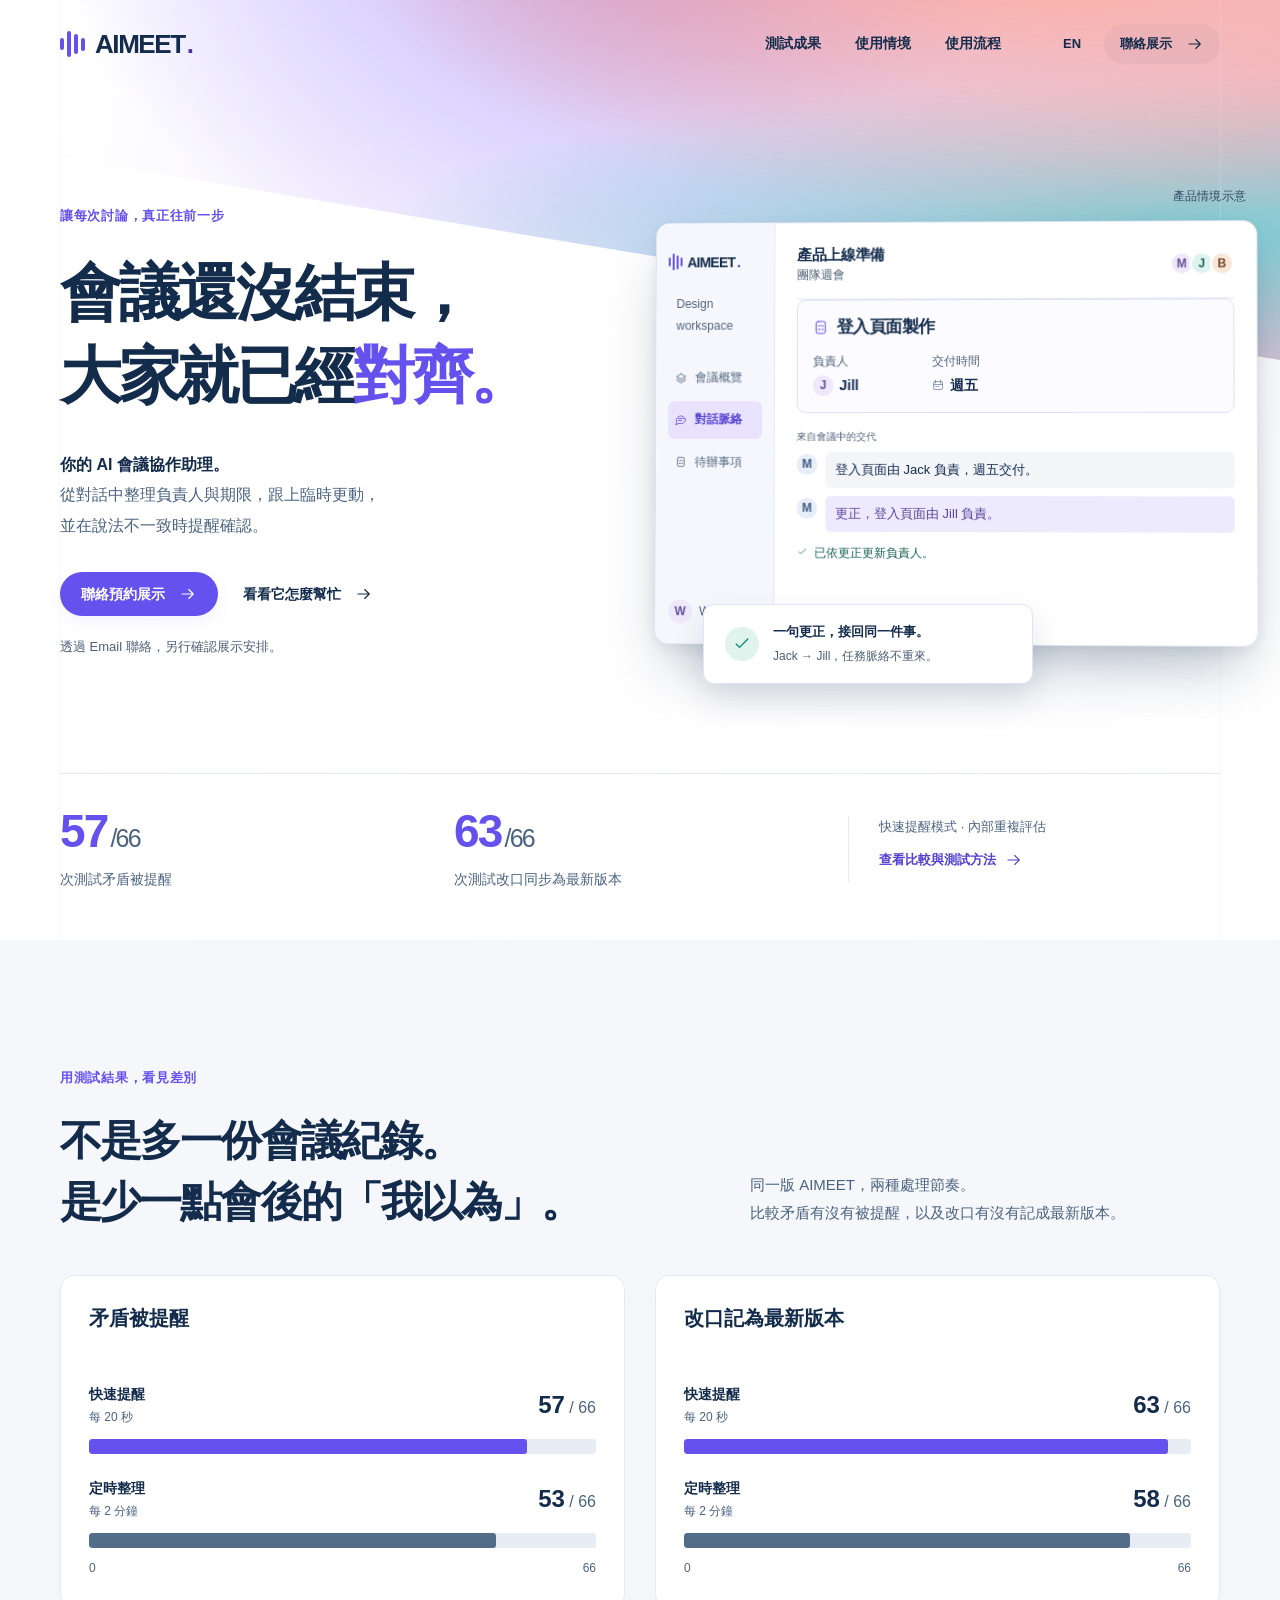
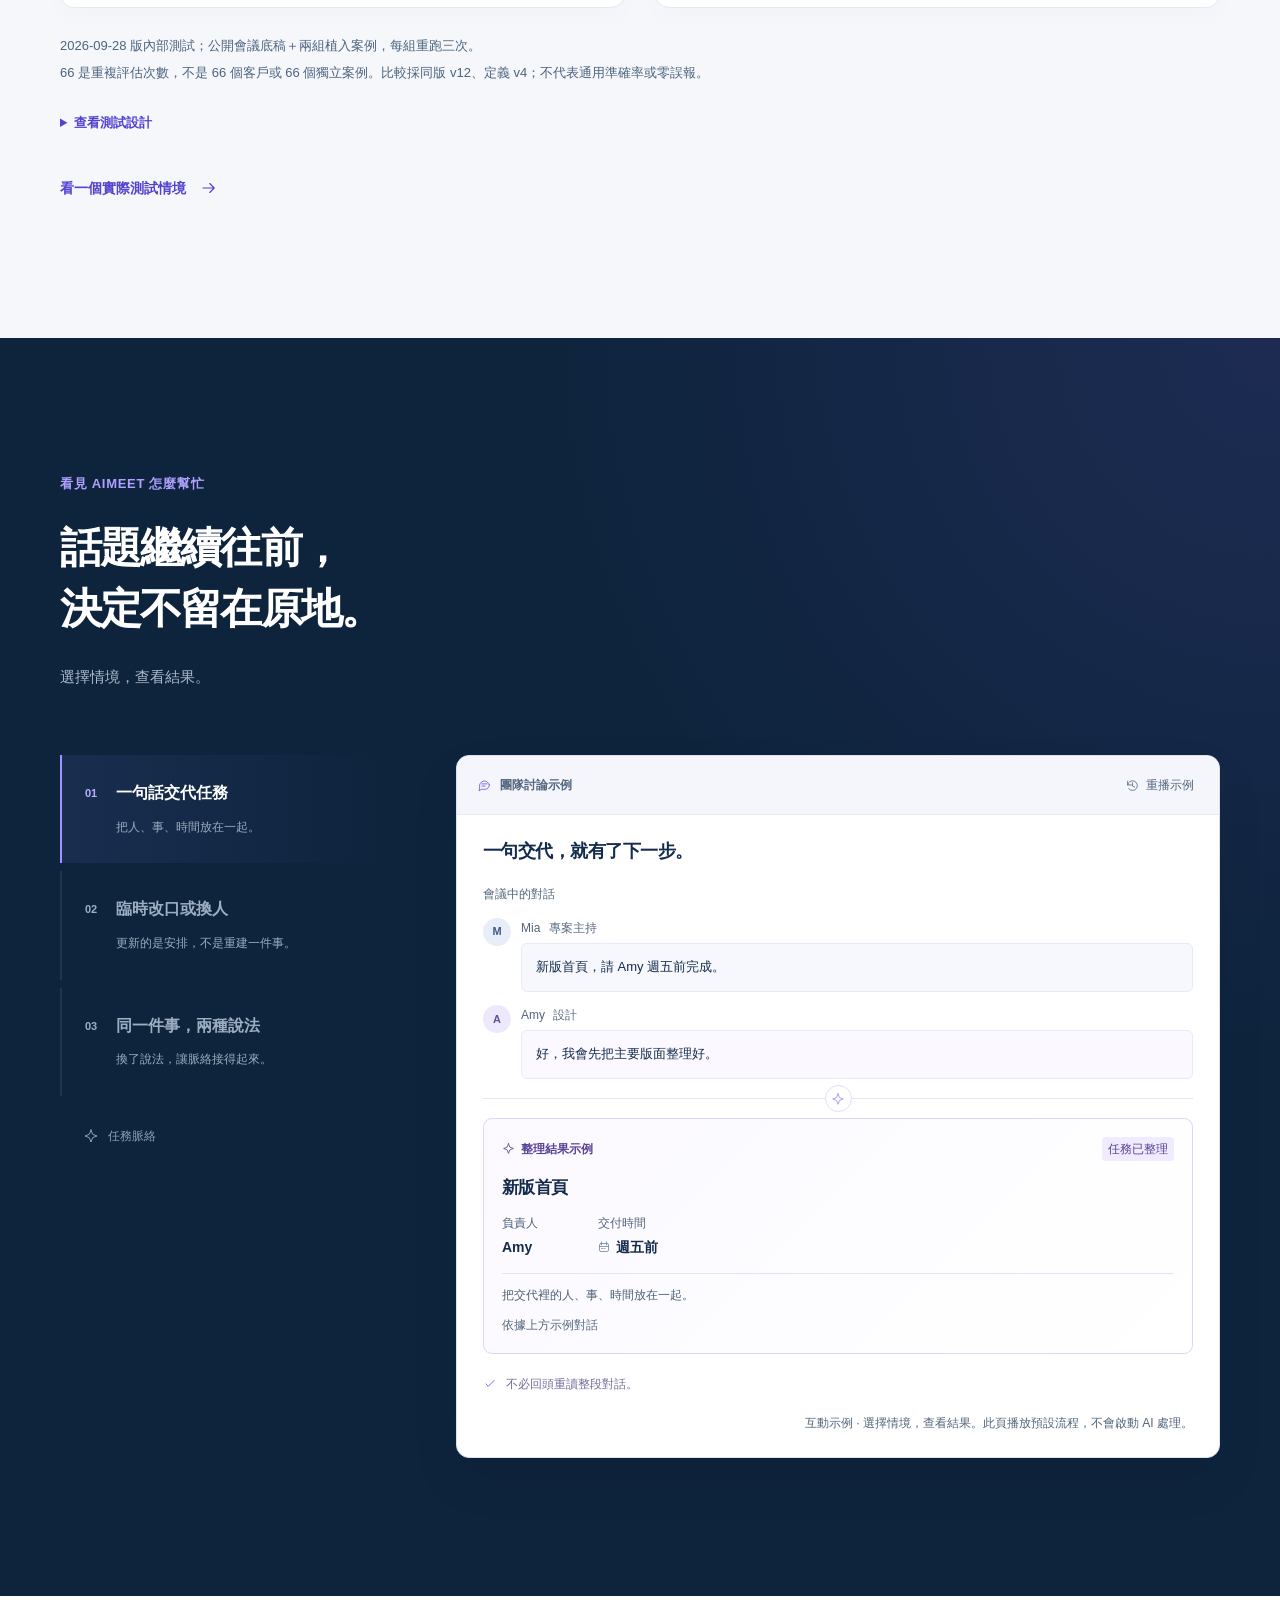
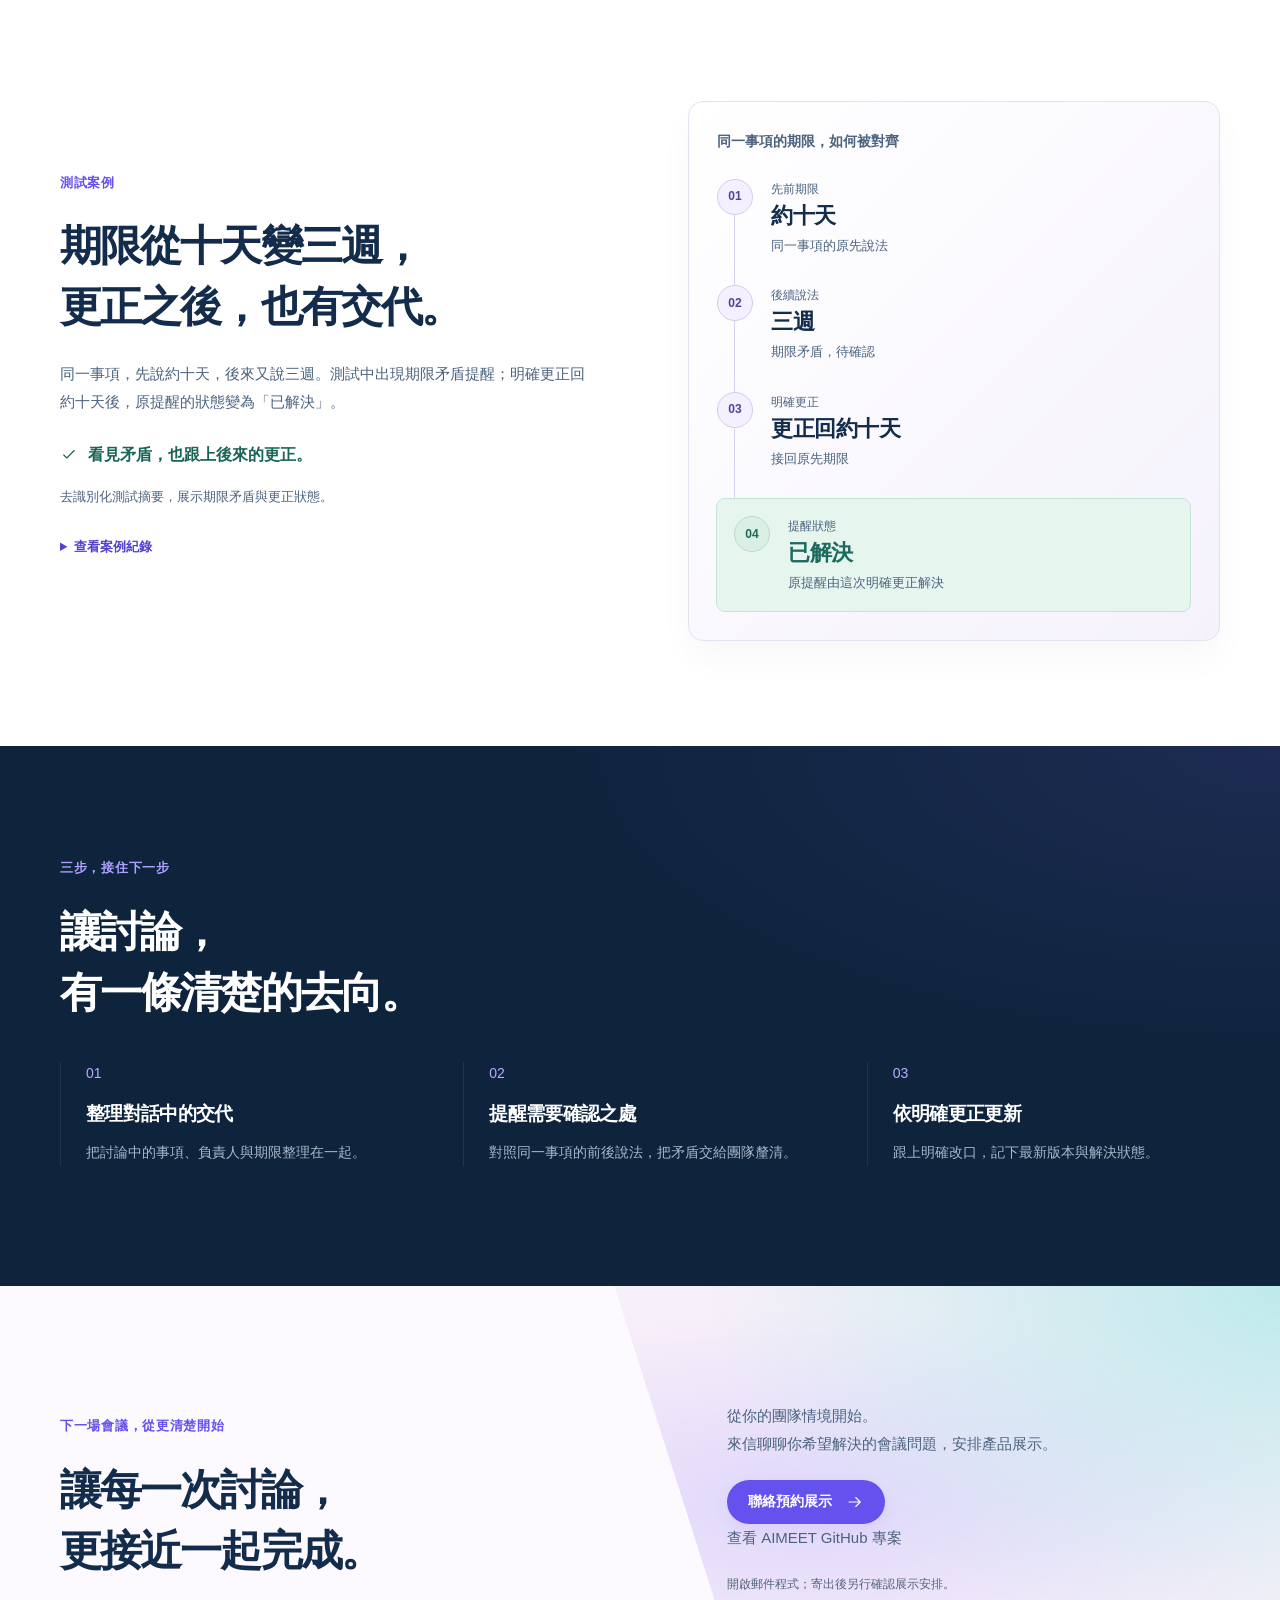
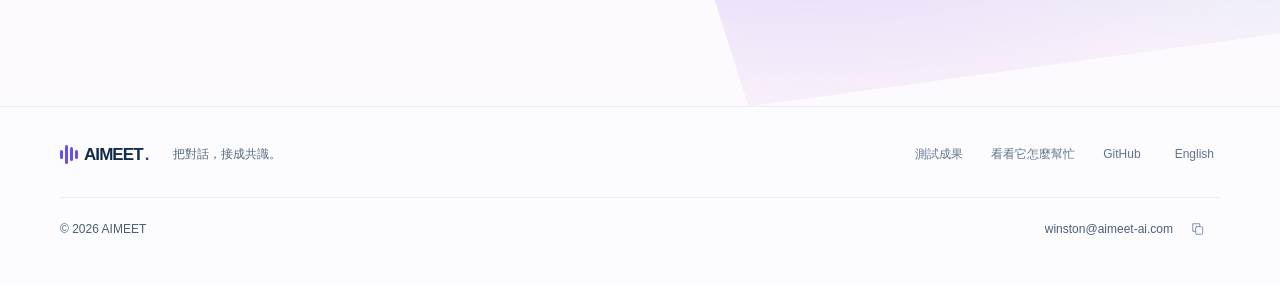
==== commit 107b9d24: "Link public AIMEET product repository from contact and footer" ====
--- a/index.html
+++ b/index.html
@@ -133,9 +133,9 @@
  <p data-i18n="use.eyebrow" class="eyebrow">三步，接住下一步</p>
  <div class="section-intro"><h2><span data-i18n-html="use.heading">讓討論，<br>有一條清楚的去向。</span></h2></div>
  <div class="use-grid"><article><span class="workflow-number">01</span><h3 data-i18n="use.capture.title">整理對話中的交代</h3><p data-i18n="use.capture.body">把討論中的事項、負責人與期限整理在一起。</p></article><article><span class="workflow-number">02</span><h3 data-i18n="use.clarify.title">提醒需要確認之處</h3><p data-i18n="use.clarify.body">對照同一事項的前後說法，把矛盾交給團隊釐清。</p></article><article><span class="workflow-number">03</span><h3 data-i18n="use.update.title">依明確更正更新</h3><p data-i18n="use.update.body">跟上明確改口，記下最新版本與解決狀態。</p></article></div>
- </div></section><section class="contact-section" id="contact" tabindex="-1"><div class="container contact-grid"><div><p data-i18n="contact.eyebrow" class="eyebrow">下一場會議，從更清楚開始</p><h2><span data-i18n-html="contact.heading">讓每一次討論，<br>更接近一起完成。</span></h2></div><div class="contact-copy"><p data-i18n-html="contact.body">從你的團隊情境開始。<br>來信聊聊你希望解決的會議問題，安排產品展示。</p><a class="button button-primary" data-contact href="mailto:winston@aimeet-ai.com?subject=AIMEET%20%E7%94%A2%E5%93%81%E5%B1%95%E7%A4%BA%E9%A0%90%E7%B4%84"><span data-i18n="contact.button">聯絡預約展示</span><svg class="icon " aria-hidden="true" focusable="false"><use href="#i-arrow"></use></svg></a><p data-i18n="contact.mailhint" class="contact-hint">開啟郵件程式；寄出後另行確認展示安排。</p></div></div></section>
+ </div></section><section class="contact-section" id="contact" tabindex="-1"><div class="container contact-grid"><div><p data-i18n="contact.eyebrow" class="eyebrow">下一場會議，從更清楚開始</p><h2><span data-i18n-html="contact.heading">讓每一次討論，<br>更接近一起完成。</span></h2></div><div class="contact-copy"><p data-i18n-html="contact.body">從你的團隊情境開始。<br>來信聊聊你希望解決的會議問題，安排產品展示。</p><a class="button button-primary" data-contact href="mailto:winston@aimeet-ai.com?subject=AIMEET%20%E7%94%A2%E5%93%81%E5%B1%95%E7%A4%BA%E9%A0%90%E7%B4%84"><span data-i18n="contact.button">聯絡預約展示</span><svg class="icon " aria-hidden="true" focusable="false"><use href="#i-arrow"></use></svg></a><p><a href="https://github.com/Weiqd7779/Aimeet" data-i18n="contact.github">查看 AIMEET GitHub 專案</a></p><p data-i18n="contact.mailhint" class="contact-hint">開啟郵件程式；寄出後另行確認展示安排。</p></div></div></section>
 </main>
-<footer class="site-footer"><div class="container"><div class="footer-top"><a href="#top" class="brand-link" aria-label="AIMEET 首頁" data-label-key="a11y.home"><span class="brand brand-small"><span class="brand-wave" aria-hidden="true"><i></i><i></i><i></i><i></i></span><span>AIMEET<span class="brand-dot">.</span></span></span></a><span data-i18n="footer.tagline" class="footer-tagline">把對話，接成共識。</span><nav aria-label="頁尾導覽" data-label-key="a11y.footer"><a href="#product"><span data-i18n="nav.product">測試成果</span></a><a href="#in-action"><span data-i18n="hero.see">看看它怎麼幫忙</span></a><button type="button" data-language-toggle class="footer-language" lang="en" aria-label="Switch to English">English</button></nav></div><div class="footer-bottom"><span>© 2026 AIMEET</span><div class="footer-contact"><a href="mailto:winston@aimeet-ai.com">winston@aimeet-ai.com</a><button type="button" class="copy-email" id="copy-email" aria-label="複製聯絡信箱" data-label-key="a11y.copy"><svg class="icon " aria-hidden="true" focusable="false"><use href="#i-copy"></use></svg></button></div></div><p id="contact-feedback" class="contact-feedback" aria-live="polite"></p></div></footer>
+<footer class="site-footer"><div class="container"><div class="footer-top"><a href="#top" class="brand-link" aria-label="AIMEET 首頁" data-label-key="a11y.home"><span class="brand brand-small"><span class="brand-wave" aria-hidden="true"><i></i><i></i><i></i><i></i></span><span>AIMEET<span class="brand-dot">.</span></span></span></a><span data-i18n="footer.tagline" class="footer-tagline">把對話，接成共識。</span><nav aria-label="頁尾導覽" data-label-key="a11y.footer"><a href="#product"><span data-i18n="nav.product">測試成果</span></a><a href="#in-action"><span data-i18n="hero.see">看看它怎麼幫忙</span></a><a href="https://github.com/Weiqd7779/Aimeet">GitHub</a><button type="button" data-language-toggle class="footer-language" lang="en" aria-label="Switch to English">English</button></nav></div><div class="footer-bottom"><span>© 2026 AIMEET</span><div class="footer-contact"><a href="mailto:winston@aimeet-ai.com">winston@aimeet-ai.com</a><button type="button" class="copy-email" id="copy-email" aria-label="複製聯絡信箱" data-label-key="a11y.copy"><svg class="icon " aria-hidden="true" focusable="false"><use href="#i-copy"></use></svg></button></div></div><p id="contact-feedback" class="contact-feedback" aria-live="polite"></p></div></footer>
 <div class="sr-only" id="announcement" role="status" aria-live="polite" aria-atomic="true"></div>
 <noscript><p class="noscript-message">目前停用 JavaScript：仍可閱讀中文頁面及點選 Email 聯絡。啟用 JavaScript 後可使用語言切換、手機選單與互動情境。</p></noscript>
 </body></html>
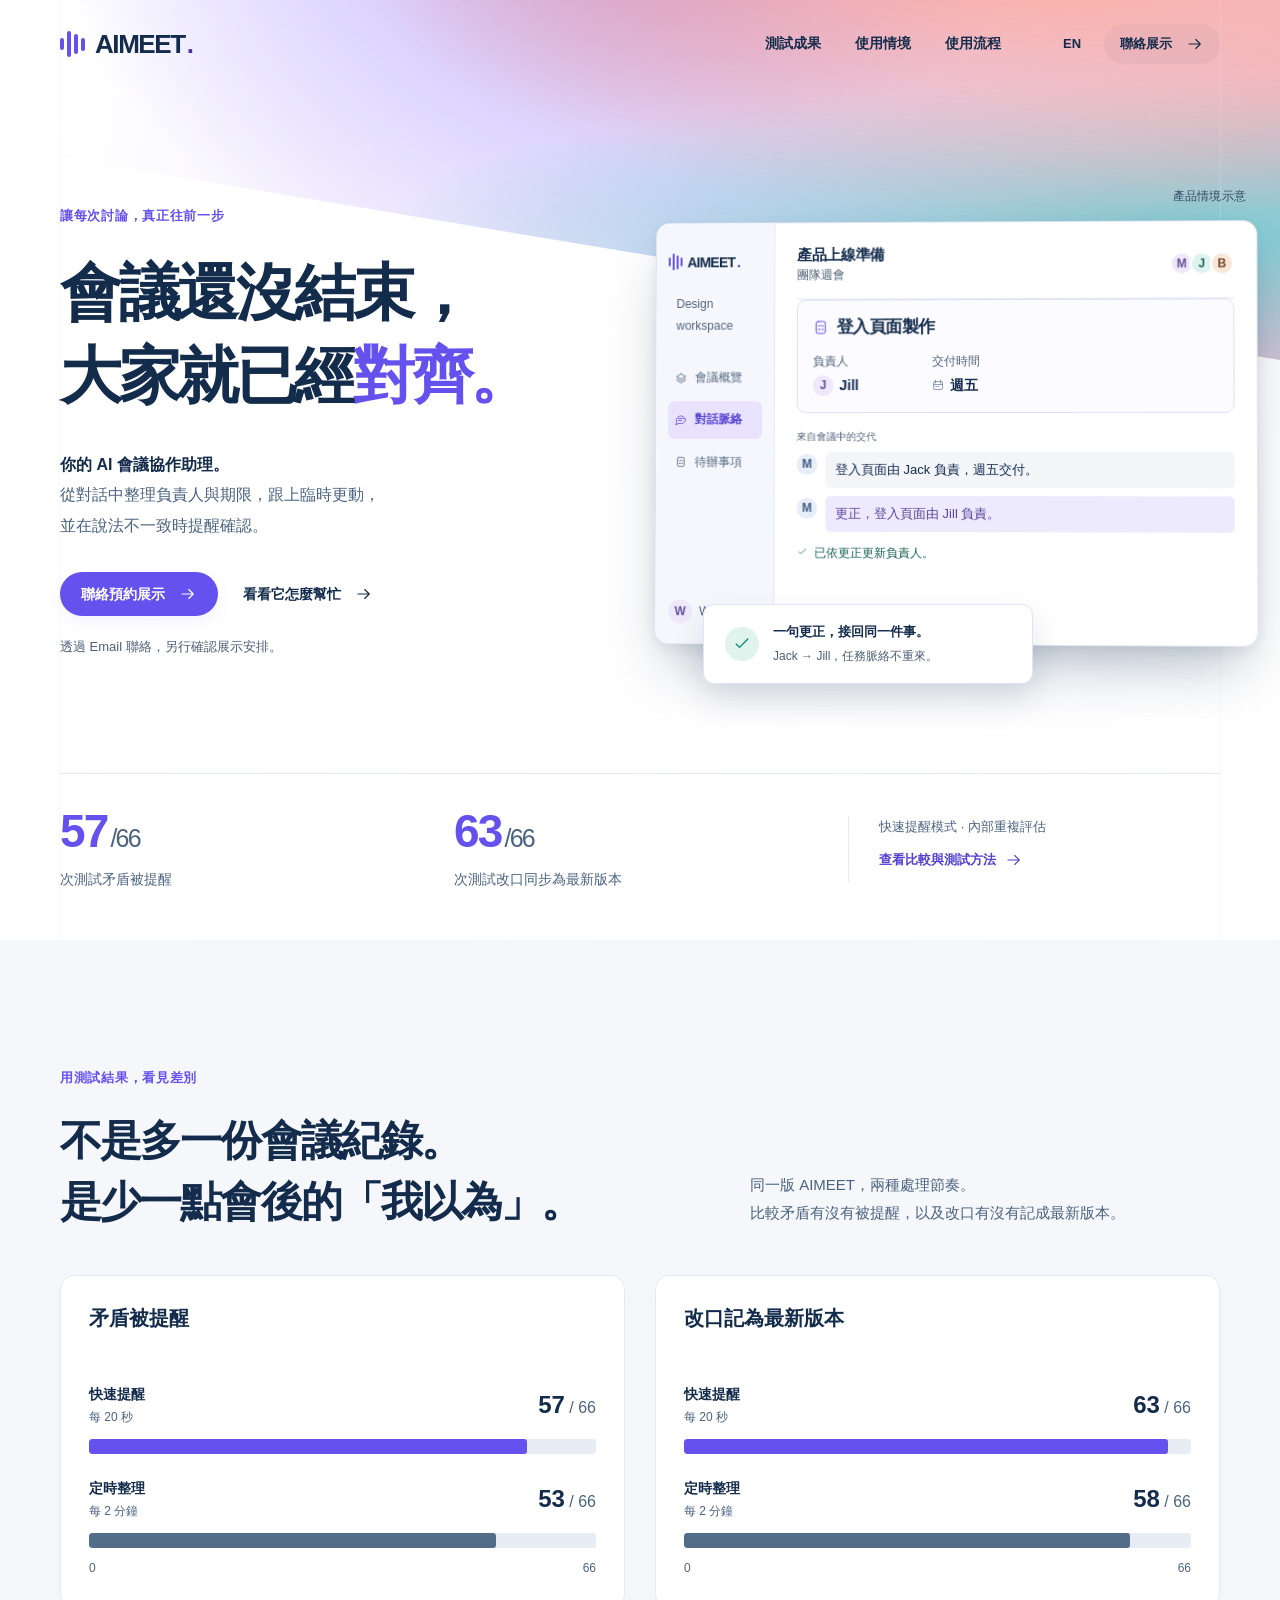
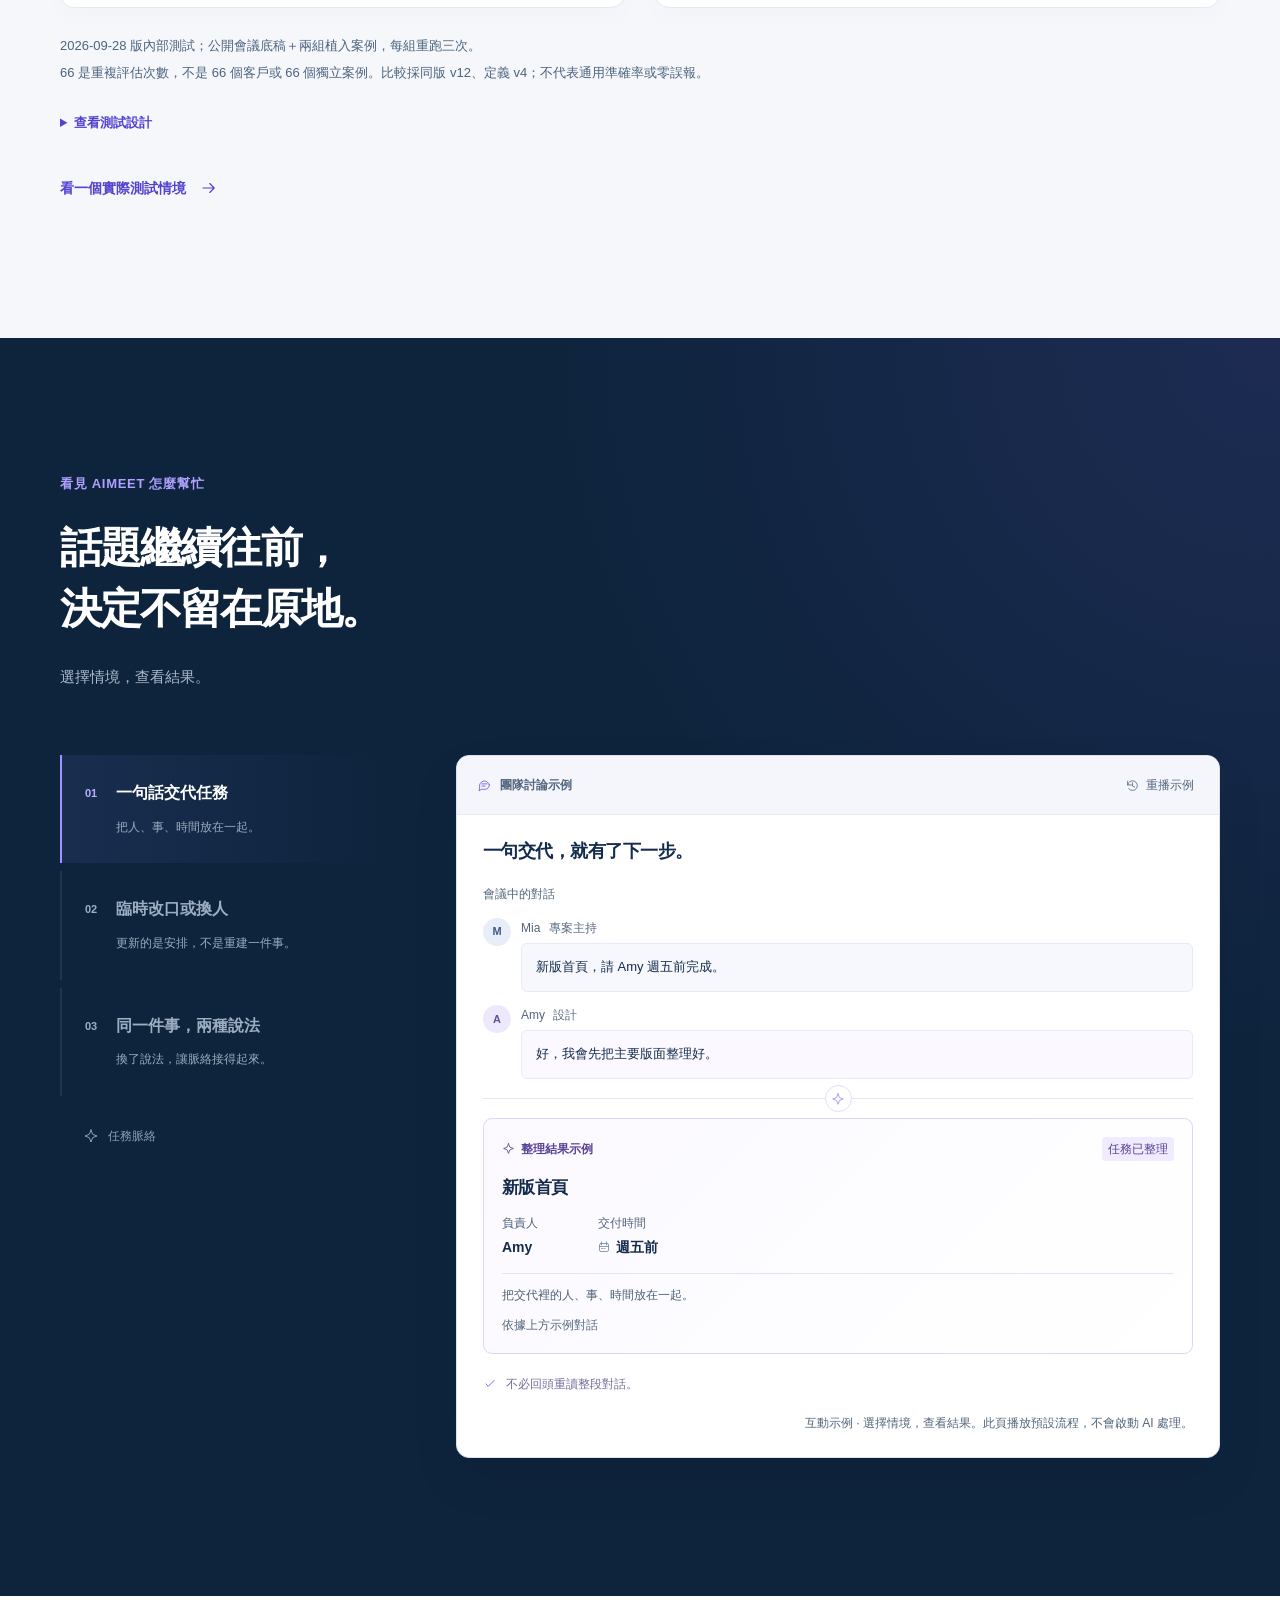
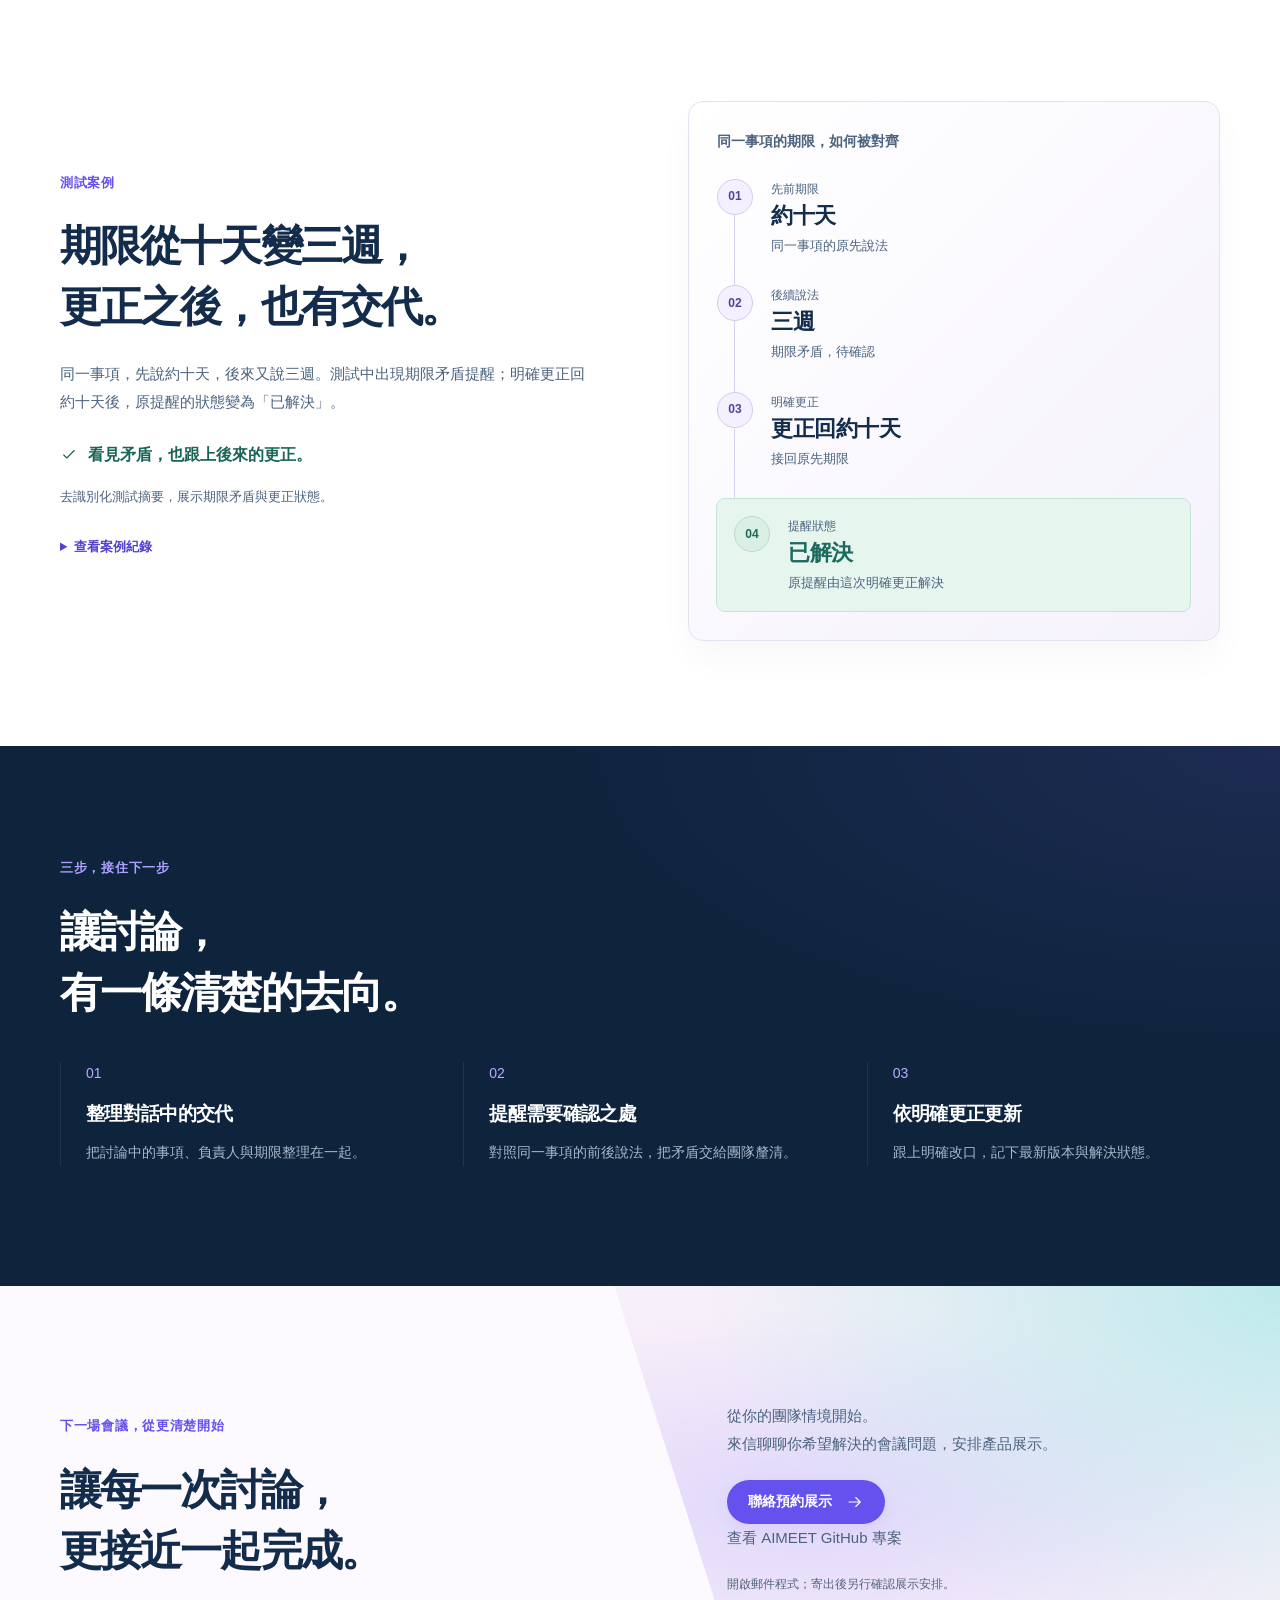
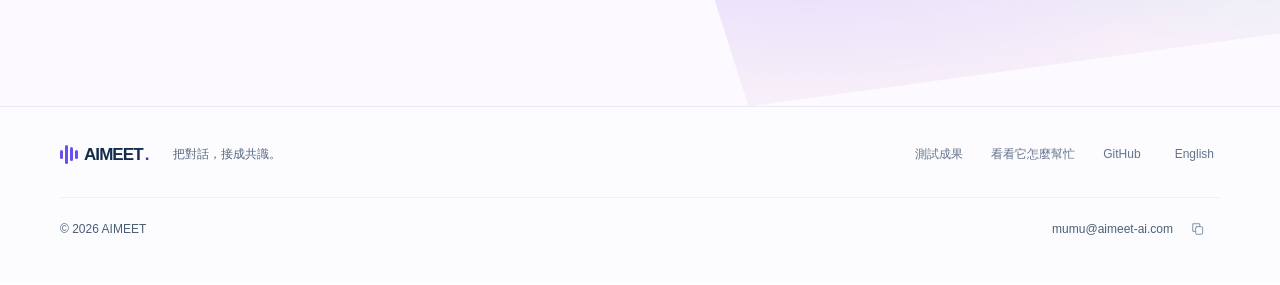
==== commit e6cfa9c6: "Update bilingual website contact email to mumu@aimeet-ai.com" ====
--- a/index.html
+++ b/index.html
@@ -19,7 +19,7 @@
 <meta property="og:image:alt" content="AIMEET AI 會議協作助理：整理事項、負責人與期限，跟上更正。產品首頁示意。">
 <meta name="twitter:image:alt" content="AIMEET AI 會議協作助理：整理事項、負責人與期限，跟上更正。產品首頁示意。">
 <link rel="stylesheet" href="styles.css">
-<script defer src="content.js"></script><script defer src="app.js"></script>
+<script defer src="content.js?v=contact-mumu-20261012"></script><script defer src="app.js?v=contact-mumu-20261012"></script>
 </head>
 <body>
 <svg xmlns="http://www.w3.org/2000/svg" class="svg-symbols" aria-hidden="true" focusable="false"><defs>
@@ -41,14 +41,14 @@
 </defs></svg>
 <a class="skip-link" href="#main-content"><span data-i18n="a11y.skip">跳至主要內容</span></a>
 <main id="main-content" tabindex="-1"><div class="hero-shell" id="top" tabindex="-1"><div class="hero-gradient" aria-hidden="true"></div>
-<header class="site-header" role="banner"><div class="container header-inner"><a href="#top" class="brand-link" aria-label="AIMEET 首頁" data-label-key="a11y.home"><span class="brand "><span class="brand-wave" aria-hidden="true"><i></i><i></i><i></i><i></i></span><span>AIMEET<span class="brand-dot">.</span></span></span></a><nav class="desktop-nav" aria-label="主要導覽" data-label-key="a11y.nav"><a href="#product"><span data-i18n="nav.product">測試成果</span></a><a href="#in-action"><span data-i18n="nav.action">使用情境</span></a><a href="#about"><span data-i18n="nav.about">使用流程</span></a></nav><div class="header-actions"><button class="language-toggle" type="button" data-language-toggle aria-label="Switch to English" lang="en">EN</button><a class="button button-nav" data-contact href="mailto:winston@aimeet-ai.com?subject=AIMEET%20%E7%94%A2%E5%93%81%E5%B1%95%E7%A4%BA%E9%A0%90%E7%B4%84"><span data-i18n="nav.cta">聯絡展示</span><svg class="icon " aria-hidden="true" focusable="false"><use href="#i-arrow"></use></svg></a><button type="button" class="menu-toggle" id="menu-toggle" aria-expanded="false" aria-controls="mobile-menu" aria-label="開啟選單" data-label-key="a11y.menuOpen"><svg class="icon menu-open-icon" aria-hidden="true" focusable="false"><use href="#i-menu"></use></svg><svg class="icon menu-close-icon" aria-hidden="true" focusable="false"><use href="#i-close"></use></svg></button></div></div>
-<nav id="mobile-menu" class="mobile-menu" aria-label="手機導覽" data-label-key="a11y.mobileNav" hidden><a href="#product"><span data-i18n="nav.product">測試成果</span></a><a href="#in-action"><span data-i18n="nav.action">使用情境</span></a><a href="#about"><span data-i18n="nav.about">使用流程</span></a><a class="button button-primary" data-contact href="mailto:winston@aimeet-ai.com?subject=AIMEET%20%E7%94%A2%E5%93%81%E5%B1%95%E7%A4%BA%E9%A0%90%E7%B4%84"><span data-i18n="hero.cta">聯絡預約展示</span><svg class="icon " aria-hidden="true" focusable="false"><use href="#i-arrow"></use></svg></a></nav>
+<header class="site-header" role="banner"><div class="container header-inner"><a href="#top" class="brand-link" aria-label="AIMEET 首頁" data-label-key="a11y.home"><span class="brand "><span class="brand-wave" aria-hidden="true"><i></i><i></i><i></i><i></i></span><span>AIMEET<span class="brand-dot">.</span></span></span></a><nav class="desktop-nav" aria-label="主要導覽" data-label-key="a11y.nav"><a href="#product"><span data-i18n="nav.product">測試成果</span></a><a href="#in-action"><span data-i18n="nav.action">使用情境</span></a><a href="#about"><span data-i18n="nav.about">使用流程</span></a></nav><div class="header-actions"><button class="language-toggle" type="button" data-language-toggle aria-label="Switch to English" lang="en">EN</button><a class="button button-nav" data-contact href="mailto:mumu@aimeet-ai.com?subject=AIMEET%20%E7%94%A2%E5%93%81%E5%B1%95%E7%A4%BA%E9%A0%90%E7%B4%84"><span data-i18n="nav.cta">聯絡展示</span><svg class="icon " aria-hidden="true" focusable="false"><use href="#i-arrow"></use></svg></a><button type="button" class="menu-toggle" id="menu-toggle" aria-expanded="false" aria-controls="mobile-menu" aria-label="開啟選單" data-label-key="a11y.menuOpen"><svg class="icon menu-open-icon" aria-hidden="true" focusable="false"><use href="#i-menu"></use></svg><svg class="icon menu-close-icon" aria-hidden="true" focusable="false"><use href="#i-close"></use></svg></button></div></div>
+<nav id="mobile-menu" class="mobile-menu" aria-label="手機導覽" data-label-key="a11y.mobileNav" hidden><a href="#product"><span data-i18n="nav.product">測試成果</span></a><a href="#in-action"><span data-i18n="nav.action">使用情境</span></a><a href="#about"><span data-i18n="nav.about">使用流程</span></a><a class="button button-primary" data-contact href="mailto:mumu@aimeet-ai.com?subject=AIMEET%20%E7%94%A2%E5%93%81%E5%B1%95%E7%A4%BA%E9%A0%90%E7%B4%84"><span data-i18n="hero.cta">聯絡預約展示</span><svg class="icon " aria-hidden="true" focusable="false"><use href="#i-arrow"></use></svg></a></nav>
 </header>
 
 <div class="container hero-grid"><div class="hero-copy"><p data-i18n="hero.eyebrow" class="eyebrow">讓每次討論，真正往前一步</p>
 <h1><span data-i18n-html="hero.heading">會議還沒結束，<br>大家就已經<em>對齊。</em></span></h1>
 <div class="hero-description"><strong data-i18n="hero.lead">你的 AI 會議協作助理。</strong><p data-i18n-html="hero.body">從對話中整理負責人與期限，跟上臨時更動，<br class="desktop-break">並在說法不一致時提醒確認。</p></div>
-<div class="hero-actions"><a class="button button-primary" data-contact href="mailto:winston@aimeet-ai.com?subject=AIMEET%20%E7%94%A2%E5%93%81%E5%B1%95%E7%A4%BA%E9%A0%90%E7%B4%84"><span data-i18n="hero.cta">聯絡預約展示</span><svg class="icon " aria-hidden="true" focusable="false"><use href="#i-arrow"></use></svg></a><a href="#in-action" class="button button-text"><span data-i18n="hero.see">看看它怎麼幫忙</span><svg class="icon " aria-hidden="true" focusable="false"><use href="#i-arrow"></use></svg></a></div>
+<div class="hero-actions"><a class="button button-primary" data-contact href="mailto:mumu@aimeet-ai.com?subject=AIMEET%20%E7%94%A2%E5%93%81%E5%B1%95%E7%A4%BA%E9%A0%90%E7%B4%84"><span data-i18n="hero.cta">聯絡預約展示</span><svg class="icon " aria-hidden="true" focusable="false"><use href="#i-arrow"></use></svg></a><a href="#in-action" class="button button-text"><span data-i18n="hero.see">看看它怎麼幫忙</span><svg class="icon " aria-hidden="true" focusable="false"><use href="#i-arrow"></use></svg></a></div>
 <p data-i18n="hero.caption" class="hero-caption">透過 Email 聯絡，另行確認展示安排。</p>
 </div><figure class="hero-figure" aria-labelledby="hero-figure-caption">
 <figcaption data-i18n="hero.illustration" class="figure-caption" id="hero-figure-caption">產品情境示意</figcaption>
@@ -133,9 +133,9 @@
  <p data-i18n="use.eyebrow" class="eyebrow">三步，接住下一步</p>
  <div class="section-intro"><h2><span data-i18n-html="use.heading">讓討論，<br>有一條清楚的去向。</span></h2></div>
  <div class="use-grid"><article><span class="workflow-number">01</span><h3 data-i18n="use.capture.title">整理對話中的交代</h3><p data-i18n="use.capture.body">把討論中的事項、負責人與期限整理在一起。</p></article><article><span class="workflow-number">02</span><h3 data-i18n="use.clarify.title">提醒需要確認之處</h3><p data-i18n="use.clarify.body">對照同一事項的前後說法，把矛盾交給團隊釐清。</p></article><article><span class="workflow-number">03</span><h3 data-i18n="use.update.title">依明確更正更新</h3><p data-i18n="use.update.body">跟上明確改口，記下最新版本與解決狀態。</p></article></div>
- </div></section><section class="contact-section" id="contact" tabindex="-1"><div class="container contact-grid"><div><p data-i18n="contact.eyebrow" class="eyebrow">下一場會議，從更清楚開始</p><h2><span data-i18n-html="contact.heading">讓每一次討論，<br>更接近一起完成。</span></h2></div><div class="contact-copy"><p data-i18n-html="contact.body">從你的團隊情境開始。<br>來信聊聊你希望解決的會議問題，安排產品展示。</p><a class="button button-primary" data-contact href="mailto:winston@aimeet-ai.com?subject=AIMEET%20%E7%94%A2%E5%93%81%E5%B1%95%E7%A4%BA%E9%A0%90%E7%B4%84"><span data-i18n="contact.button">聯絡預約展示</span><svg class="icon " aria-hidden="true" focusable="false"><use href="#i-arrow"></use></svg></a><p><a href="https://github.com/Weiqd7779/Aimeet" data-i18n="contact.github">查看 AIMEET GitHub 專案</a></p><p data-i18n="contact.mailhint" class="contact-hint">開啟郵件程式；寄出後另行確認展示安排。</p></div></div></section>
+ </div></section><section class="contact-section" id="contact" tabindex="-1"><div class="container contact-grid"><div><p data-i18n="contact.eyebrow" class="eyebrow">下一場會議，從更清楚開始</p><h2><span data-i18n-html="contact.heading">讓每一次討論，<br>更接近一起完成。</span></h2></div><div class="contact-copy"><p data-i18n-html="contact.body">從你的團隊情境開始。<br>來信聊聊你希望解決的會議問題，安排產品展示。</p><a class="button button-primary" data-contact href="mailto:mumu@aimeet-ai.com?subject=AIMEET%20%E7%94%A2%E5%93%81%E5%B1%95%E7%A4%BA%E9%A0%90%E7%B4%84"><span data-i18n="contact.button">聯絡預約展示</span><svg class="icon " aria-hidden="true" focusable="false"><use href="#i-arrow"></use></svg></a><p><a href="https://github.com/Weiqd7779/Aimeet" data-i18n="contact.github">查看 AIMEET GitHub 專案</a></p><p data-i18n="contact.mailhint" class="contact-hint">開啟郵件程式；寄出後另行確認展示安排。</p></div></div></section>
 </main>
-<footer class="site-footer"><div class="container"><div class="footer-top"><a href="#top" class="brand-link" aria-label="AIMEET 首頁" data-label-key="a11y.home"><span class="brand brand-small"><span class="brand-wave" aria-hidden="true"><i></i><i></i><i></i><i></i></span><span>AIMEET<span class="brand-dot">.</span></span></span></a><span data-i18n="footer.tagline" class="footer-tagline">把對話，接成共識。</span><nav aria-label="頁尾導覽" data-label-key="a11y.footer"><a href="#product"><span data-i18n="nav.product">測試成果</span></a><a href="#in-action"><span data-i18n="hero.see">看看它怎麼幫忙</span></a><a href="https://github.com/Weiqd7779/Aimeet">GitHub</a><button type="button" data-language-toggle class="footer-language" lang="en" aria-label="Switch to English">English</button></nav></div><div class="footer-bottom"><span>© 2026 AIMEET</span><div class="footer-contact"><a href="mailto:winston@aimeet-ai.com">winston@aimeet-ai.com</a><button type="button" class="copy-email" id="copy-email" aria-label="複製聯絡信箱" data-label-key="a11y.copy"><svg class="icon " aria-hidden="true" focusable="false"><use href="#i-copy"></use></svg></button></div></div><p id="contact-feedback" class="contact-feedback" aria-live="polite"></p></div></footer>
+<footer class="site-footer"><div class="container"><div class="footer-top"><a href="#top" class="brand-link" aria-label="AIMEET 首頁" data-label-key="a11y.home"><span class="brand brand-small"><span class="brand-wave" aria-hidden="true"><i></i><i></i><i></i><i></i></span><span>AIMEET<span class="brand-dot">.</span></span></span></a><span data-i18n="footer.tagline" class="footer-tagline">把對話，接成共識。</span><nav aria-label="頁尾導覽" data-label-key="a11y.footer"><a href="#product"><span data-i18n="nav.product">測試成果</span></a><a href="#in-action"><span data-i18n="hero.see">看看它怎麼幫忙</span></a><a href="https://github.com/Weiqd7779/Aimeet">GitHub</a><button type="button" data-language-toggle class="footer-language" lang="en" aria-label="Switch to English">English</button></nav></div><div class="footer-bottom"><span>© 2026 AIMEET</span><div class="footer-contact"><a href="mailto:mumu@aimeet-ai.com">mumu@aimeet-ai.com</a><button type="button" class="copy-email" id="copy-email" aria-label="複製聯絡信箱" data-label-key="a11y.copy"><svg class="icon " aria-hidden="true" focusable="false"><use href="#i-copy"></use></svg></button></div></div><p id="contact-feedback" class="contact-feedback" aria-live="polite"></p></div></footer>
 <div class="sr-only" id="announcement" role="status" aria-live="polite" aria-atomic="true"></div>
 <noscript><p class="noscript-message">目前停用 JavaScript：仍可閱讀中文頁面及點選 Email 聯絡。啟用 JavaScript 後可使用語言切換、手機選單與互動情境。</p></noscript>
 </body></html>
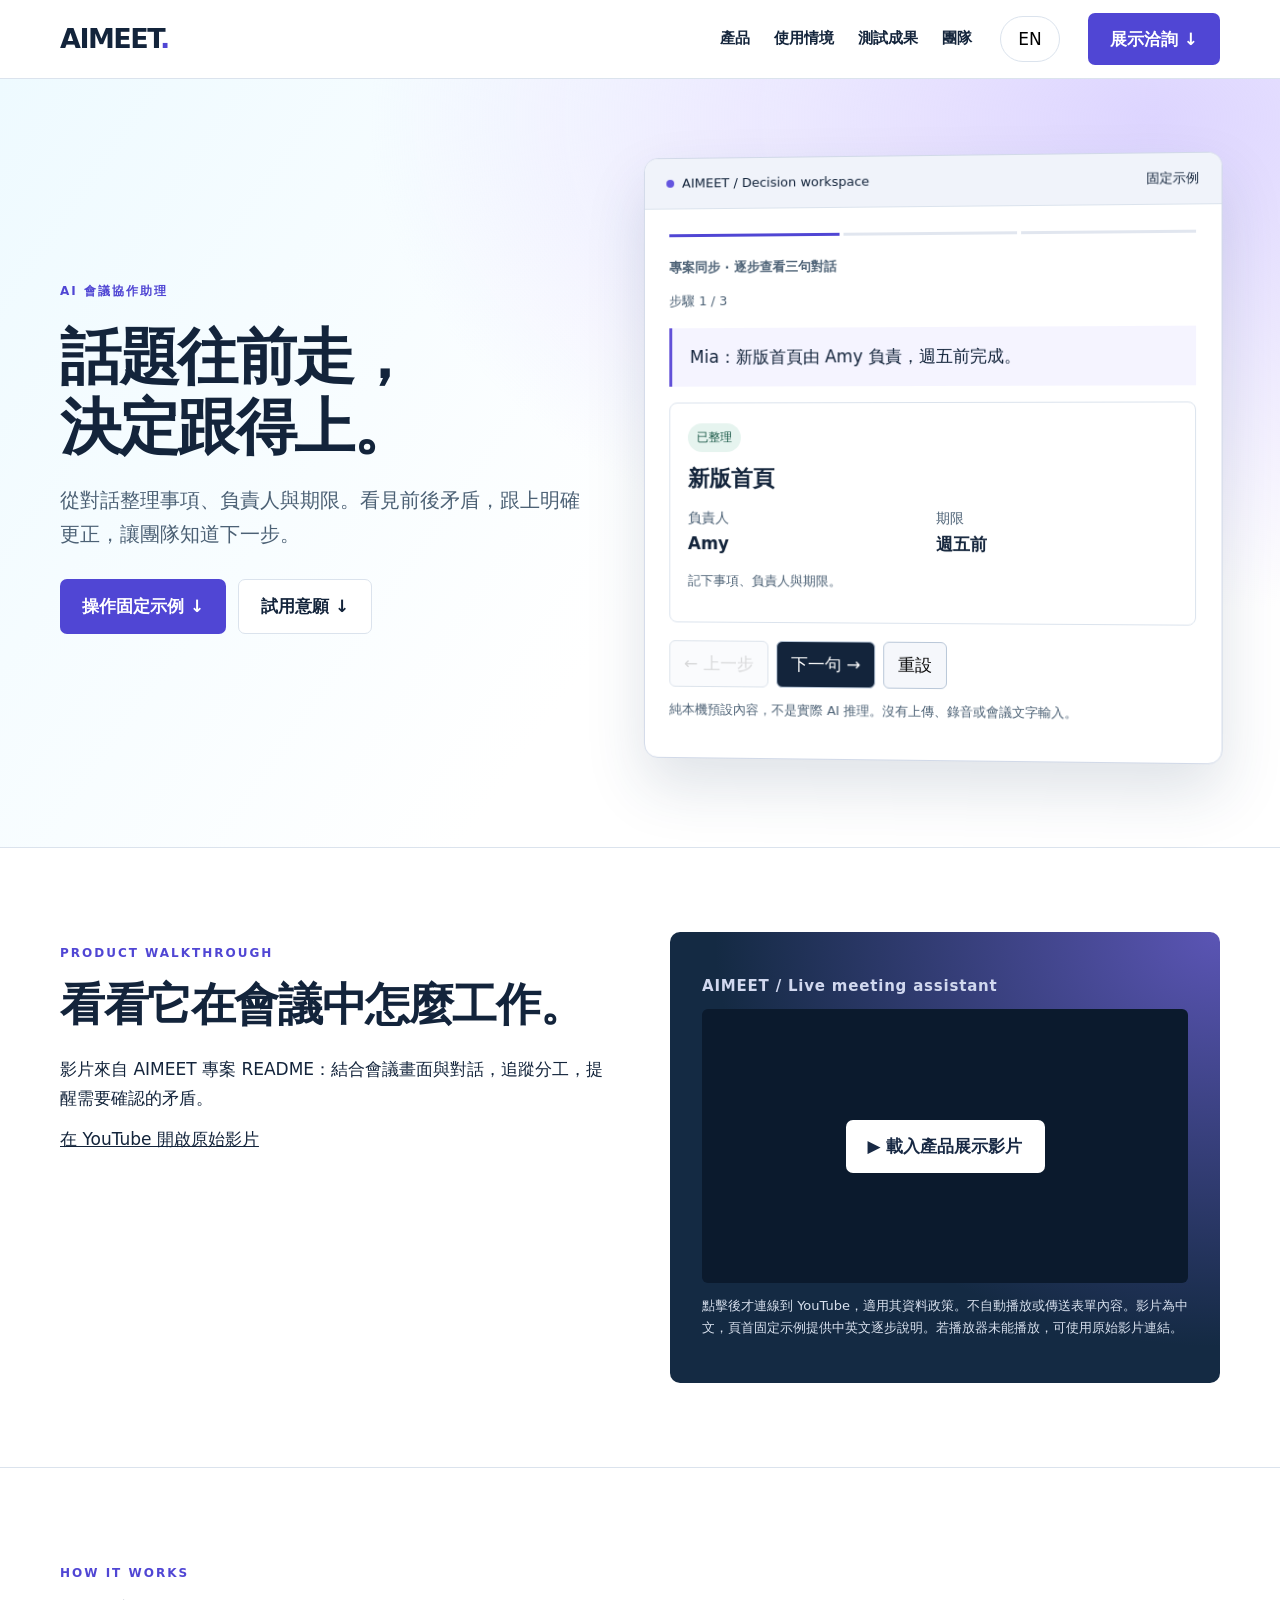
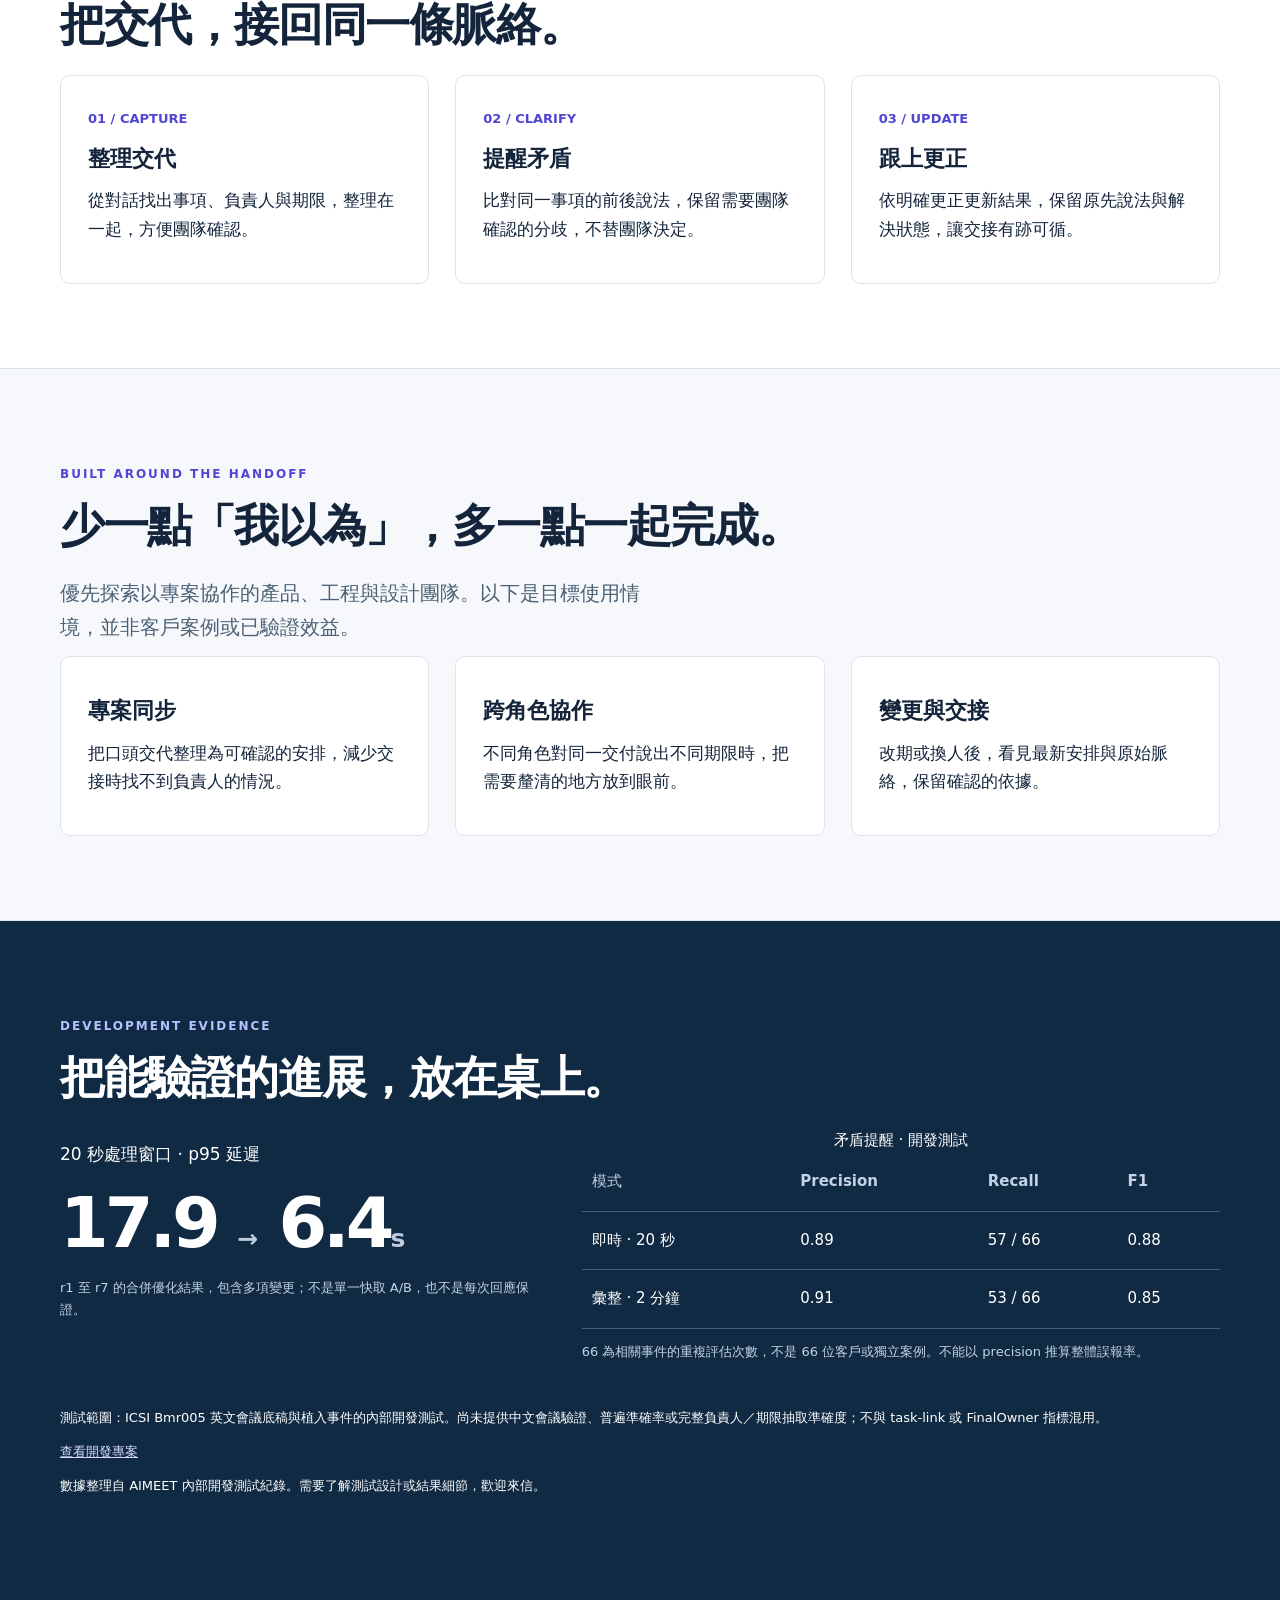
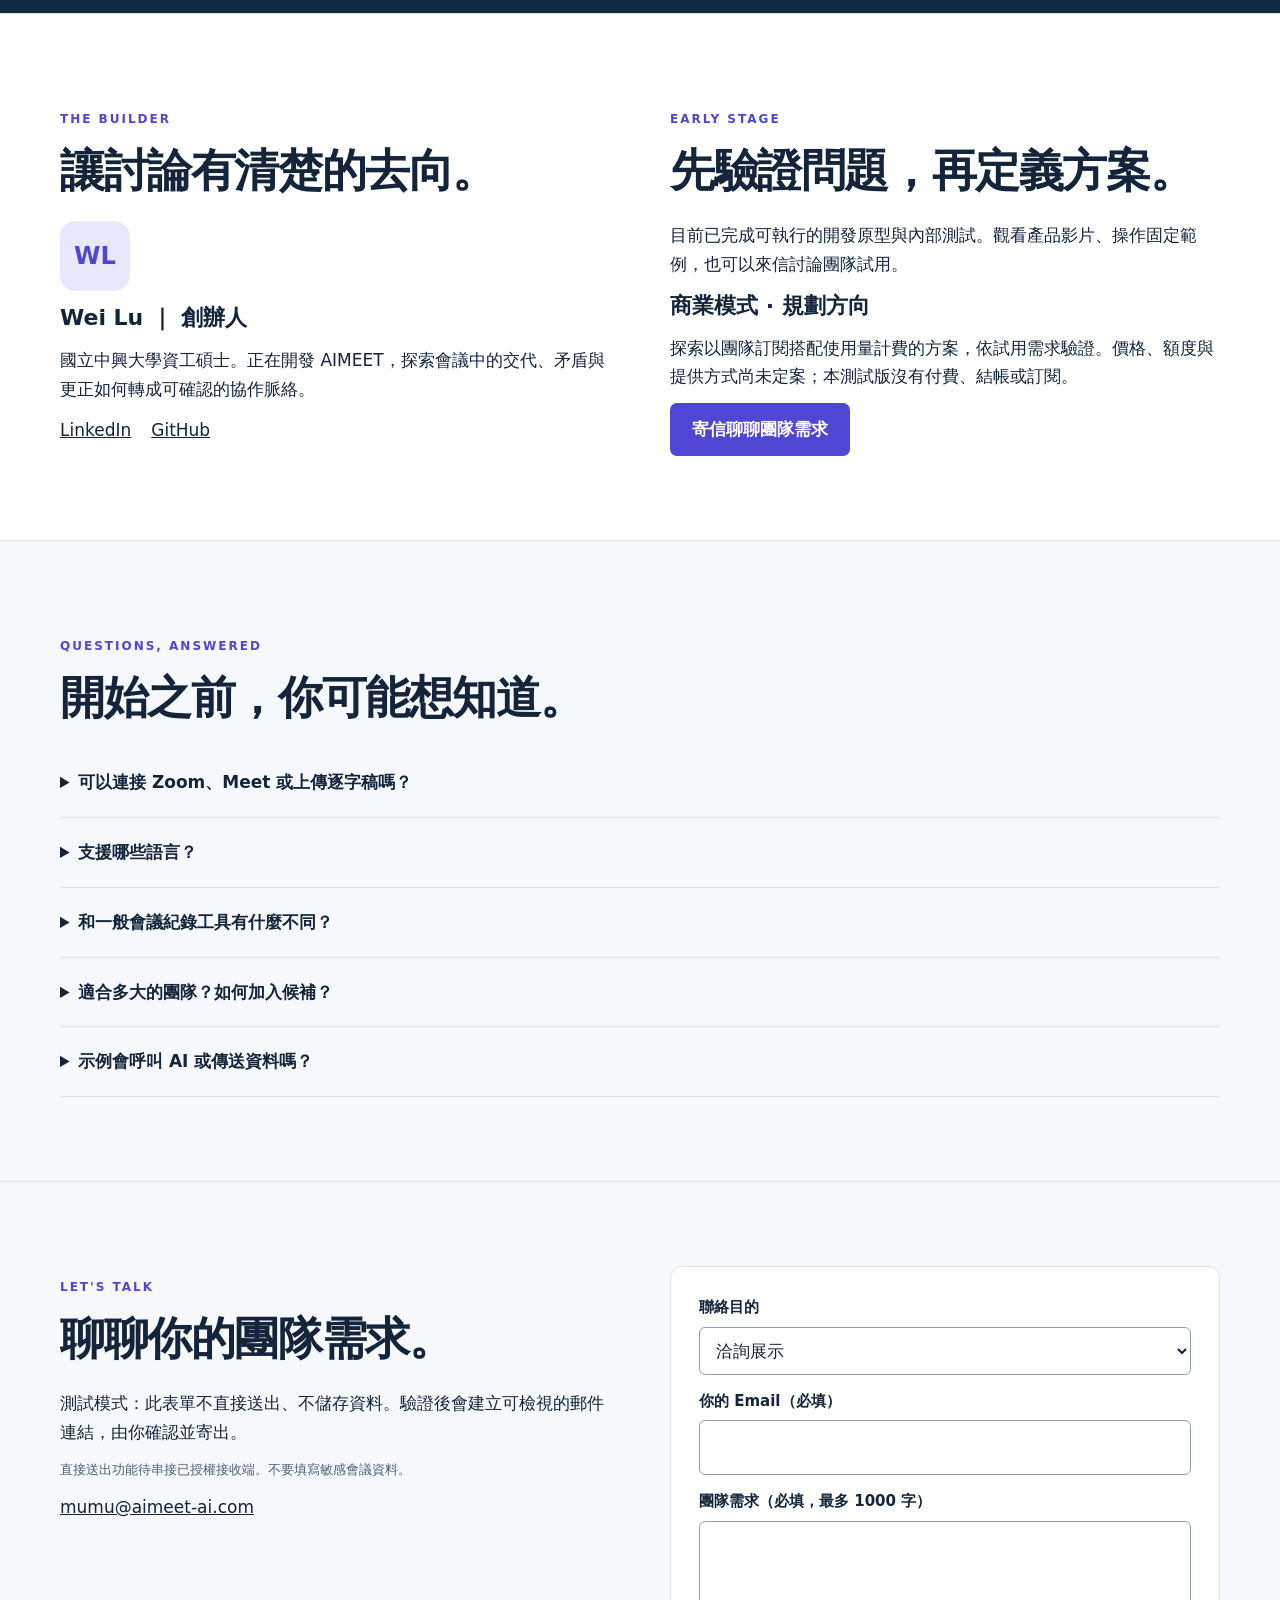
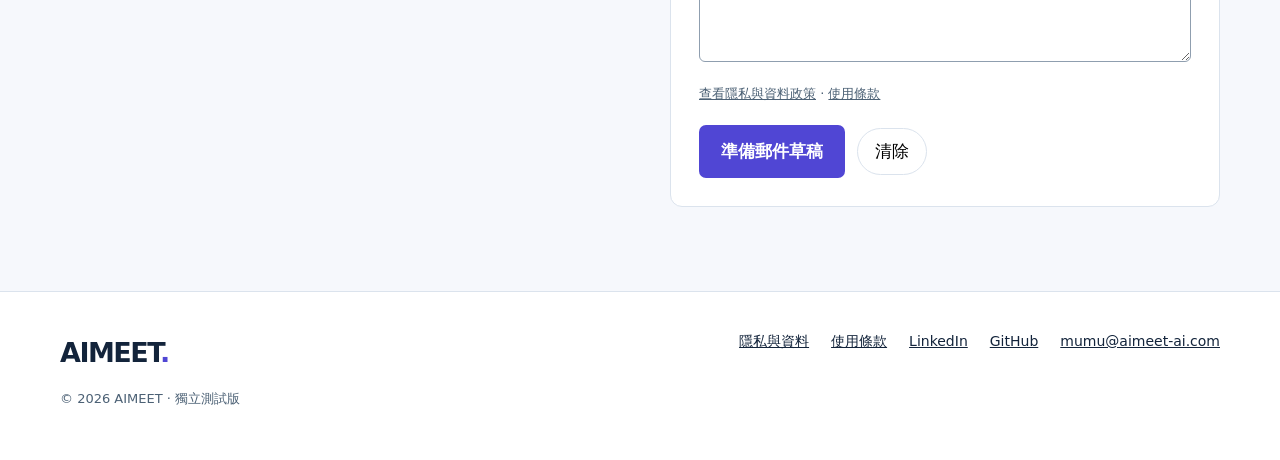
==== commit ebc175a7: "Publish validated AIMEET v10 website to aimeet-ai.com Use the validated bilingual website snapshot w" ====
--- a/index.html
+++ b/index.html
@@ -1,141 +1,56 @@
 <!doctype html>
-<html lang="zh-Hant" data-site-version="1.0.0-preview.3">
-<head>
-<meta charset="utf-8"><meta name="viewport" content="width=device-width, initial-scale=1">
-<title>AIMEET｜會議還沒結束，大家就已經對齊。</title>
-<meta name="description" content="AIMEET 是你的 AI 會議協作助理。整理負責人與期限，跟上更動，並在說法不一致時提醒確認。">
-<meta name="theme-color" content="#102640"><meta name="color-scheme" content="light">
-<link rel="icon" type="image/svg+xml" href="assets/favicon.svg">
-<meta property="og:type" content="website"><meta property="og:site_name" content="AIMEET">
-<meta property="og:title" content="AIMEET｜會議還沒結束，大家就已經對齊。">
-<meta property="og:description" content="AI 會議協作助理：整理交代、提醒矛盾、跟上更正。">
-<meta property="og:locale" content="zh_TW"><meta name="twitter:card" content="summary_large_image">
-<meta name="twitter:title" content="AIMEET｜會議還沒結束，大家就已經對齊。">
-<meta name="twitter:description" content="AI 會議協作助理：整理交代、提醒矛盾、跟上更正。">
-<link rel="canonical" href="https://aimeet-ai.com/">
-<meta property="og:url" content="https://aimeet-ai.com/">
-<meta property="og:image" content="https://aimeet-ai.com/assets/share-preview.png">
-<meta name="twitter:image" content="https://aimeet-ai.com/assets/share-preview.png">
-<meta property="og:image:alt" content="AIMEET AI 會議協作助理：整理事項、負責人與期限，跟上更正。產品首頁示意。">
-<meta name="twitter:image:alt" content="AIMEET AI 會議協作助理：整理事項、負責人與期限，跟上更正。產品首頁示意。">
-<link rel="stylesheet" href="styles.css">
-<script defer src="content.js?v=contact-mumu-20261012"></script><script defer src="app.js?v=contact-mumu-20261012"></script>
-</head>
-<body>
-<svg xmlns="http://www.w3.org/2000/svg" class="svg-symbols" aria-hidden="true" focusable="false"><defs>
-<symbol id="i-arrow" viewBox="0 0 24 24"><path d="M4 12h15m-6-6 6 6-6 6"/></symbol>
-<symbol id="i-task" viewBox="0 0 24 24"><rect x="5" y="3" width="14" height="18" rx="3"/><path d="m8 9 1.5 1.5L12 8m1.5 2H16M8 15h3m2.5 0H16"/></symbol>
-<symbol id="i-change" viewBox="0 0 24 24"><path d="M4 11V6h15m-4-4 4 4-4 4M20 13v5H5m4-4-4 4 4 4"/></symbol>
-<symbol id="i-chat" viewBox="0 0 24 24"><path d="M21 11a8 8 0 0 1-8 8H6l-4 3 1-7a8 8 0 1 1 18-4Z"/><path d="M7 9h10M7 13h6"/></symbol>
-<symbol id="i-layers" viewBox="0 0 24 24"><path d="m12 3 9 5-9 5-9-5 9-5Zm-9 9 9 5 9-5M3 16l9 5 9-5"/></symbol>
-<symbol id="i-calendar" viewBox="0 0 24 24"><rect x="3" y="5" width="18" height="16" rx="3"/><path d="M7 2v6m10-6v6M3 11h18M7 15h2m3 0h2"/></symbol>
-<symbol id="i-check" viewBox="0 0 24 24"><path d="m5 12 4 4L19 6"/></symbol>
-<symbol id="i-spark" viewBox="0 0 24 24"><path d="m12 3 2.5 6.5L21 12l-6.5 2.5L12 21l-2.5-6.5L3 12l6.5-2.5L12 3Z"/></symbol>
-<symbol id="i-code" viewBox="0 0 24 24"><path d="m8 6-6 6 6 6m8-12 6 6-6 6m-3-14-2 16"/></symbol>
-<symbol id="i-people" viewBox="0 0 24 24"><circle cx="9" cy="7" r="3"/><path d="M3 21v-4a6 6 0 0 1 12 0v4m3-18a3 3 0 0 1 0 6m0 3a5 5 0 0 1 4 5v4"/></symbol>
-<symbol id="i-history" viewBox="0 0 24 24"><path d="M3 11a9 9 0 1 1 2 7M3 4v7h7m2-4v6l4 2"/></symbol>
-<symbol id="i-link" viewBox="0 0 24 24"><path d="m10 13 4-4M8 15l-1 1a4 4 0 0 1-6-6l5-5a4 4 0 0 1 6 0m0 14a4 4 0 0 0 6 0l5-5a4 4 0 0 0-6-6l-1 1" transform="translate(1 0) scale(.9)"/></symbol>
-<symbol id="i-menu" viewBox="0 0 24 24"><path d="M3 7h18M3 12h18M3 17h18"/></symbol>
-<symbol id="i-close" viewBox="0 0 24 24"><path d="m5 5 14 14M19 5 5 19"/></symbol>
-<symbol id="i-copy" viewBox="0 0 24 24"><rect x="8" y="8" width="12" height="13" rx="2"/><path d="M15 8V3H3v13h5"/></symbol>
-</defs></svg>
-<a class="skip-link" href="#main-content"><span data-i18n="a11y.skip">跳至主要內容</span></a>
-<main id="main-content" tabindex="-1"><div class="hero-shell" id="top" tabindex="-1"><div class="hero-gradient" aria-hidden="true"></div>
-<header class="site-header" role="banner"><div class="container header-inner"><a href="#top" class="brand-link" aria-label="AIMEET 首頁" data-label-key="a11y.home"><span class="brand "><span class="brand-wave" aria-hidden="true"><i></i><i></i><i></i><i></i></span><span>AIMEET<span class="brand-dot">.</span></span></span></a><nav class="desktop-nav" aria-label="主要導覽" data-label-key="a11y.nav"><a href="#product"><span data-i18n="nav.product">測試成果</span></a><a href="#in-action"><span data-i18n="nav.action">使用情境</span></a><a href="#about"><span data-i18n="nav.about">使用流程</span></a></nav><div class="header-actions"><button class="language-toggle" type="button" data-language-toggle aria-label="Switch to English" lang="en">EN</button><a class="button button-nav" data-contact href="mailto:mumu@aimeet-ai.com?subject=AIMEET%20%E7%94%A2%E5%93%81%E5%B1%95%E7%A4%BA%E9%A0%90%E7%B4%84"><span data-i18n="nav.cta">聯絡展示</span><svg class="icon " aria-hidden="true" focusable="false"><use href="#i-arrow"></use></svg></a><button type="button" class="menu-toggle" id="menu-toggle" aria-expanded="false" aria-controls="mobile-menu" aria-label="開啟選單" data-label-key="a11y.menuOpen"><svg class="icon menu-open-icon" aria-hidden="true" focusable="false"><use href="#i-menu"></use></svg><svg class="icon menu-close-icon" aria-hidden="true" focusable="false"><use href="#i-close"></use></svg></button></div></div>
-<nav id="mobile-menu" class="mobile-menu" aria-label="手機導覽" data-label-key="a11y.mobileNav" hidden><a href="#product"><span data-i18n="nav.product">測試成果</span></a><a href="#in-action"><span data-i18n="nav.action">使用情境</span></a><a href="#about"><span data-i18n="nav.about">使用流程</span></a><a class="button button-primary" data-contact href="mailto:mumu@aimeet-ai.com?subject=AIMEET%20%E7%94%A2%E5%93%81%E5%B1%95%E7%A4%BA%E9%A0%90%E7%B4%84"><span data-i18n="hero.cta">聯絡預約展示</span><svg class="icon " aria-hidden="true" focusable="false"><use href="#i-arrow"></use></svg></a></nav>
-</header>
+<html lang="zh-Hant">
+<head><meta charset="utf-8"><meta name="viewport" content="width=device-width,initial-scale=1"><meta name="robots" content="index,follow"><meta id="page-description" name="description" content="AIMEET 獨立測試版：整理會議交代、提醒矛盾、跟上更正。"><title>AIMEET — 把討論接成共識</title>
+<meta http-equiv="Content-Security-Policy" content="default-src 'none'; script-src 'unsafe-inline'; style-src 'unsafe-inline'; img-src data:; connect-src 'none'; frame-src https://www.youtube-nocookie.com; font-src 'none'; form-action 'none'; base-uri 'none'">
+<style>
+:root{--ink:#13243b;--muted:#4c6175;--purple:#5046d4;--line:#dbe3ed;--paper:#f6f8fc}*{box-sizing:border-box}html{scroll-behavior:smooth;scroll-padding-top:100px}body{margin:0;font:17px/1.7 system-ui,-apple-system,"Segoe UI",sans-serif;color:var(--ink);background:white}a{color:inherit}button{font:inherit;cursor:pointer}a,button,summary{touch-action:manipulation}a:focus-visible,button:focus-visible,summary:focus-visible{outline:3px solid #aa6600;outline-offset:5px}.wrap{width:min(1160px,calc(100% - 48px));margin:auto}main{overflow-wrap:break-word}nav a{min-height:44px;display:inline-flex;align-items:center}.skip{position:absolute;left:12px;top:-80px;background:white;padding:12px;z-index:10}.skip:focus{top:12px}header{position:sticky;top:0;z-index:5;background:#fff;border-bottom:1px solid var(--line)}.nav{display:flex;align-items:center;gap:28px;min-height:78px}.brand{font-weight:850;font-size:27px;letter-spacing:-1.5px;text-decoration:none}.brand span{color:var(--purple)}nav{display:flex;gap:24px;margin-left:auto}nav a{text-decoration:none;font-size:15px;font-weight:650}.lang{border:1px solid var(--line);border-radius:24px;background:white;padding:8px 17px;min-height:44px}.btn{display:inline-flex;align-items:center;justify-content:center;gap:14px;text-decoration:none;background:var(--purple);color:white;border:0;border-radius:7px;padding:12px 22px;font-weight:650;min-height:48px}.btn.light{color:var(--ink);background:white;border:1px solid var(--line)}.hero{padding:76px 0 86px;background:radial-gradient(ellipse at 90% 5%,#ddd5ff 0,transparent 48%),linear-gradient(125deg,#eefaff,#fff 55%)}.hero-grid{display:grid;grid-template-columns:1fr 1.1fr;gap:52px;align-items:center}.eyebrow{font:700 12px/1.5 system-ui;letter-spacing:2px;text-transform:uppercase;color:var(--purple)}h1{font-size:clamp(42px,4.8vw,68px);line-height:1.13;letter-spacing:-2.5px;margin:22px 0}h2{font-size:clamp(30px,3.5vw,46px);line-height:1.22;letter-spacing:-1.4px;margin:16px 0 22px}h3{font-size:22px;line-height:1.4;margin:12px 0}p{margin:12px 0}.lead{font-size:20px;color:var(--muted);max-width:600px}.actions{display:flex;gap:12px;flex-wrap:wrap;margin:28px 0 12px}.fine{font-size:13px;color:var(--muted)}.window{background:white;border:1px solid #d1d9e8;box-shadow:0 28px 60px #243e6225;border-radius:14px;overflow:hidden;transform:perspective(1800px) rotateY(-4deg)}.toolbar{background:#f0f3fa;padding:14px 22px;font-size:13px;display:flex;justify-content:space-between;border-bottom:1px solid var(--line)}.dot{display:inline-block;width:8px;height:8px;background:#6455df;border-radius:50%;margin-right:8px}.demo{padding:25px}.demo-title{font-size:13px;color:var(--muted);font-weight:700}.quote{padding:15px 18px;border-left:3px solid #6251d8;background:#f5f4ff;margin:16px 0}.state{font-size:12px;background:#e6f4ef;color:#175645;padding:4px 9px;border-radius:20px;display:inline-block}.state.warn{background:#fff0d9;color:#785000}.task{padding:18px;border:1px solid var(--line);border-radius:8px}.fields{display:grid;grid-template-columns:1fr 1fr;gap:12px}.fields small{display:block;color:var(--muted)}.controls{display:flex;gap:8px;flex-wrap:wrap;margin-top:18px}.controls button{background:#f5f7fb;border:1px solid #b9c7d8;border-radius:6px;padding:8px 14px;min-height:44px}.controls .active{background:var(--ink);color:white}.progress{display:flex;gap:4px;margin-bottom:20px}.progress i{height:3px;background:#e1e6ef;flex:1}.progress i.on{background:var(--purple)}section{padding:84px 0;border-top:1px solid var(--line)}.grid3{display:grid;grid-template-columns:repeat(3,1fr);gap:26px}.card{padding:27px;border:1px solid var(--line);border-radius:10px;background:white}.num{color:var(--purple);font:700 13px system-ui}.soft{background:var(--paper)}.dark{background:#112a43;color:white}.dark .eyebrow{color:#b6c2ff}.dark .fine,.dark .lead{color:#c4d2e3}.metrics{display:grid;grid-template-columns:.85fr 1.15fr;gap:50px;align-items:start}.big{font-size:70px;letter-spacing:-4px;font-weight:750;line-height:1.2}.big small{font-size:25px;letter-spacing:0;color:#bccbdd}table{border-collapse:collapse;width:100%;font-size:15px}th,td{padding:16px 10px;border-bottom:1px solid #466078;text-align:left}th{color:#c4d2e3;font-weight:550}.source{font-size:13px;padding:20px 0}.source a{color:#d6d8ff}details{border-bottom:1px solid var(--line);padding:20px 0}summary{font-weight:650;cursor:pointer}details p{color:var(--muted);max-width:900px}.split{display:grid;grid-template-columns:1fr 1fr;gap:60px}.avatar{width:70px;height:70px;background:#e7e8fc;color:var(--purple);border-radius:16px;display:grid;place-items:center;font-weight:750;font-size:24px}.links{display:flex;gap:20px}.policy{padding:25px;background:var(--paper);border-radius:8px;margin-top:20px}footer{padding:38px 0;border-top:1px solid var(--line)}.foot{display:flex;justify-content:space-between;gap:25px;flex-wrap:wrap}.legal{font-size:14px;display:flex;gap:22px;flex-wrap:wrap}[hidden]{display:none!important}@media(max-width:800px){html{scroll-padding-top:140px}.wrap{width:calc(100% - 32px)}.nav{gap:12px;flex-wrap:wrap;padding:14px 0}.lang{margin-left:auto}nav{order:3;width:100%;margin:0;justify-content:space-between;gap:10px}.hero{padding:46px 0}.hero-grid,.metrics,.split{grid-template-columns:1fr;gap:32px}.window{transform:none}.grid3{grid-template-columns:1fr}section{padding:54px 0}.big{font-size:55px}h1{letter-spacing:-1.5px}.toolbar{padding:12px}.demo{padding:18px}table{font-size:13px}th,td{padding:12px 5px}.nav .btn{display:none}}@media(prefers-reduced-motion:reduce){html{scroll-behavior:auto}}
+form label{display:block;font-size:15px;font-weight:650;margin:14px 0 6px}input,select,textarea{width:100%;padding:12px;border:1px solid #8f9eaf;border-radius:6px;background:white;color:var(--ink);font:inherit}input:focus-visible,select:focus-visible,textarea:focus-visible{outline:3px solid #aa6600;outline-offset:2px}button:disabled{opacity:.5;cursor:default}
+.hero-grid>*,.split>*,.metrics>*,.grid3>*{min-width:0}.legal a,.source{overflow-wrap:anywhere}#video .card{display:flex;min-height:290px;flex-direction:column;align-items:flex-start;justify-content:center;background:radial-gradient(ellipse at 100% 0,#5b55b5,transparent 65%),#142a43;color:#fff;border:0;padding:32px}#video .card h3{font-size:15px;letter-spacing:.8px;font-weight:600;color:#d1d8ef}#video .card .btn{background:#fff;color:#182944;margin:16px 0}#video .card .fine{color:#d8e0ee}#contact{background:#f6f8fc}#contact form{background:#fff;border:1px solid var(--line);padding:28px;border-radius:12px}#contact form label:first-child{margin-top:0}.nav a:hover,.legal a:hover{color:#5046d4}.nav .btn:hover{color:#fff;background:#4037b7}summary{padding-right:20px}summary:hover{color:#5046d4}@media(max-width:480px){#contact form{padding:20px}.toolbar{gap:10px}.toolbar>span:last-child{white-space:nowrap}.fields{grid-template-columns:minmax(0,1fr) minmax(0,1fr)}.nav nav{gap:6px}.nav nav a{font-size:14px}#video .card{padding:24px}}
+input,select,textarea,summary,.controls button{scroll-margin-top:150px}
+.video-stage{position:relative;width:100%;aspect-ratio:16/9;display:grid;place-items:center;background:#0b1a2d;border-radius:6px}.video-stage iframe{position:absolute;inset:0;width:100%;height:100%;display:block;border:0}#video .video-stage .btn{margin:0;max-width:calc(100% - 24px)}
+.form-actions{display:flex;gap:12px;flex-wrap:wrap;align-items:center;margin-top:20px}.form-actions button{margin:0}#form-status:empty{display:none}
 
-<div class="container hero-grid"><div class="hero-copy"><p data-i18n="hero.eyebrow" class="eyebrow">讓每次討論，真正往前一步</p>
-<h1><span data-i18n-html="hero.heading">會議還沒結束，<br>大家就已經<em>對齊。</em></span></h1>
-<div class="hero-description"><strong data-i18n="hero.lead">你的 AI 會議協作助理。</strong><p data-i18n-html="hero.body">從對話中整理負責人與期限，跟上臨時更動，<br class="desktop-break">並在說法不一致時提醒確認。</p></div>
-<div class="hero-actions"><a class="button button-primary" data-contact href="mailto:mumu@aimeet-ai.com?subject=AIMEET%20%E7%94%A2%E5%93%81%E5%B1%95%E7%A4%BA%E9%A0%90%E7%B4%84"><span data-i18n="hero.cta">聯絡預約展示</span><svg class="icon " aria-hidden="true" focusable="false"><use href="#i-arrow"></use></svg></a><a href="#in-action" class="button button-text"><span data-i18n="hero.see">看看它怎麼幫忙</span><svg class="icon " aria-hidden="true" focusable="false"><use href="#i-arrow"></use></svg></a></div>
-<p data-i18n="hero.caption" class="hero-caption">透過 Email 聯絡，另行確認展示安排。</p>
-</div><figure class="hero-figure" aria-labelledby="hero-figure-caption">
-<figcaption data-i18n="hero.illustration" class="figure-caption" id="hero-figure-caption">產品情境示意</figcaption>
-<div class="app-preview">
- <aside class="app-sidebar" aria-hidden="true"><span class="brand brand-small"><span class="brand-wave" aria-hidden="true"><i></i><i></i><i></i><i></i></span><span>AIMEET<span class="brand-dot">.</span></span></span><span class="workspace">Design<br>workspace</span><div class="app-side-item"><svg class="icon " aria-hidden="true" focusable="false"><use href="#i-layers"></use></svg><span data-i18n="app.overview">會議概覽</span></div><div class="app-side-item active"><svg class="icon " aria-hidden="true" focusable="false"><use href="#i-chat"></use></svg><span data-i18n="app.conversation">對話脈絡</span></div><div class="app-side-item"><svg class="icon " aria-hidden="true" focusable="false"><use href="#i-task"></use></svg><span data-i18n="app.items">待辦事項</span></div><div class="app-user"><span class="avatar lavender">W</span>Winston</div></aside>
- <div class="app-main">
-  <div class="app-header"><div><h2 data-i18n="app.meeting">產品上線準備</h2><p data-i18n="app.weekly">團隊週會</p></div><div class="avatar-stack" aria-hidden="true"><span class="avatar lavender">M</span><span class="avatar mint">J</span><span class="avatar peach">B</span></div></div>
-
-  <div class="task-box"><h3><svg class="icon " aria-hidden="true" focusable="false"><use href="#i-task"></use></svg><span data-i18n="app.task">登入頁面製作</span></h3><div class="task-details"><div><p data-i18n="field.owner" class="field-label">負責人</p><strong><span class="avatar lavender">J</span>Jill</strong></div><div><p data-i18n="field.due" class="field-label">交付時間</p><strong><svg class="icon " aria-hidden="true" focusable="false"><use href="#i-calendar"></use></svg><span data-i18n="time.friday">週五</span></strong></div></div></div>
-  <p data-i18n="app.evidence" class="evidence-label">來自會議中的交代</p>
-  <div class="compact-turn"><span class="avatar blue">M</span><p data-i18n="app.first">登入頁面由 Jack 負責，週五交付。</p></div>
-  <div class="compact-turn corrected"><span class="avatar blue">M</span><p data-i18n="app.second">更正，登入頁面由 Jill 負責。</p></div>
-  <p class="app-confirm"><svg class="icon " aria-hidden="true" focusable="false"><use href="#i-check"></use></svg><span data-i18n="app.confirm">已依更正更新負責人。</span></p>
- </div>
-</div>
-<div class="floating-confirm"><span class="confirm-circle"><svg class="icon " aria-hidden="true" focusable="false"><use href="#i-check"></use></svg></span><div><strong data-i18n="hero.toastTitle">一句更正，接回同一件事。</strong><p data-i18n="hero.toastBody">Jack → Jill，任務脈絡不重來。</p></div></div>
-</figure></div>
-<div class="container evidence-strip"><div class="headline-stat"><strong>57<span>/66</span></strong><p data-i18n="stat.alert">次測試矛盾被提醒</p></div><div class="headline-stat"><strong>63<span>/66</span></strong><p data-i18n="stat.correction">次測試改口同步為最新版本</p></div><div class="stat-context"><p data-i18n="stat.context">快速提醒模式 · 內部重複評估</p><a href="#product"><span data-i18n="stat.link">查看比較與測試方法</span><svg class="icon " aria-hidden="true" focusable="false"><use href="#i-arrow"></use></svg></a></div></div>
-</div>
-<section class="section product-section" id="product" tabindex="-1"><div class="container">
- <p data-i18n="product.eyebrow" class="eyebrow">用測試結果，看見差別</p>
- <div class="section-intro"><h2><span data-i18n-html="product.heading">不是多一份會議紀錄。<br>是少一點會後的<span class="nowrap">「我以為」。</span></span></h2><p data-i18n-html="product.intro">同一版 AIMEET，兩種處理節奏。<br>比較矛盾有沒有被提醒，以及改口有沒有記成最新版本。</p></div>
- <div class="evidence-charts">
- <figure class="result-chart" data-metric="contradictions_alerted" aria-labelledby="chart-alerts" aria-describedby="evidence-note"><figcaption id="chart-alerts"><span data-i18n="chart.alerts">矛盾被提醒</span></figcaption><div class="result-chart-row" data-mode="push" data-value="57" data-total="66"><div class="chart-row-label"><span><span data-i18n="mode.push">快速提醒</span><small><span data-i18n="cadence.push">每 20 秒</span></small></span><strong>57<span> / 66</span></strong></div><div class="bar-track" aria-hidden="true"><div class="bar-fill quick" style="width:86.36363636%"></div></div></div><div class="result-chart-row" data-mode="periodic" data-value="53" data-total="66"><div class="chart-row-label"><span><span data-i18n="mode.periodic">定時整理</span><small><span data-i18n="cadence.periodic">每 2 分鐘</span></small></span><strong>53<span> / 66</span></strong></div><div class="bar-track" aria-hidden="true"><div class="bar-fill periodic" style="width:80.30303030%"></div></div></div><div class="chart-scale" aria-hidden="true"><span>0</span><span>66</span></div></figure>
- <figure class="result-chart" data-metric="corrections_latest" aria-labelledby="chart-corrections" aria-describedby="evidence-note"><figcaption id="chart-corrections"><span data-i18n="chart.corrections">改口記為最新版本</span></figcaption><div class="result-chart-row" data-mode="push" data-value="63" data-total="66"><div class="chart-row-label"><span><span data-i18n="mode.push">快速提醒</span><small><span data-i18n="cadence.push">每 20 秒</span></small></span><strong>63<span> / 66</span></strong></div><div class="bar-track" aria-hidden="true"><div class="bar-fill quick" style="width:95.45454545%"></div></div></div><div class="result-chart-row" data-mode="periodic" data-value="58" data-total="66"><div class="chart-row-label"><span><span data-i18n="mode.periodic">定時整理</span><small><span data-i18n="cadence.periodic">每 2 分鐘</span></small></span><strong>58<span> / 66</span></strong></div><div class="bar-track" aria-hidden="true"><div class="bar-fill periodic" style="width:87.87878788%"></div></div></div><div class="chart-scale" aria-hidden="true"><span>0</span><span>66</span></div></figure>
- </div>
- <div class="evidence-caption" id="evidence-note">
- <p data-i18n="evidence.method">2026-09-28 版內部測試；公開會議底稿＋兩組植入案例，每組重跑三次。</p>
- <p data-i18n="evidence.denominator">66 是重複評估次數，不是 66 個客戶或 66 個獨立案例。比較採同版 v12、定義 v4；不代表通用準確率或零誤報。</p>
- </div>
- <details class="method-details"><summary><span data-i18n="evidence.details">查看測試設計</span></summary><div>
- <p data-i18n="evidence.design">底稿：公開 ICSI Bmr005 會議，約 71 分鐘、7 位講者、833 句。使用兩組各 30 個植入事件的版本，每種模式各重跑三次。上圖的 66 是相應事件的重複評估分母，不是底稿句數或植入事件總數。</p>
- <p data-i18n="evidence.schedule">「每 20 秒／每 2 分鐘」是測試中的處理週期，不是保證的回應時間。</p>
- </div></details>
- <a class="button button-text case-link" href="#test-case"><span data-i18n="evidence.caseLink">看一個實際測試情境</span><svg class="icon " aria-hidden="true" focusable="false"><use href="#i-arrow"></use></svg></a>
-</div></section><section class="section dark-section action-section" id="in-action" tabindex="-1"><div class="container">
- <p data-i18n="demo.eyebrow" class="eyebrow">看見 AIMEET 怎麼幫忙</p>
- <h2><span data-i18n-html="demo.heading">話題繼續往前，<br>決定不留在原地。</span></h2>
- <p data-i18n="demo.intro" class="section-subtitle">選擇情境，查看結果。</p>
- <div class="demo-layout"><div class="scenario-controls"><div role="tablist" aria-label="產品情境" data-label-key="a11y.scenarios" aria-orientation="vertical" class="scenario-tabs"><button type="button" role="tab" id="scenario-tab-0" aria-controls="scenario-panel-0" aria-selected="true" tabindex="0" class="scenario-tab selected" data-scenario="0"><span class="tab-number">01</span><span><strong data-i18n="tab0.title">一句話交代任務</strong><small data-i18n="tab0.body">把人、事、時間放在一起。</small></span></button><button type="button" role="tab" id="scenario-tab-1" aria-controls="scenario-panel-1" aria-selected="false" tabindex="-1" class="scenario-tab " data-scenario="1"><span class="tab-number">02</span><span><strong data-i18n="tab1.title">臨時改口或換人</strong><small data-i18n="tab1.body">更新的是安排，不是重建一件事。</small></span></button><button type="button" role="tab" id="scenario-tab-2" aria-controls="scenario-panel-2" aria-selected="false" tabindex="-1" class="scenario-tab " data-scenario="2"><span class="tab-number">03</span><span><strong data-i18n="tab2.title">同一件事，兩種說法</strong><small data-i18n="tab2.body">換了說法，讓脈絡接得起來。</small></span></button></div><p class="tab-hint"><svg class="icon " aria-hidden="true" focusable="false"><use href="#i-spark"></use></svg><span data-i18n="demo.hint">任務脈絡</span></p></div>
- <div class="demo-window"><div class="demo-toolbar"><span><svg class="icon " aria-hidden="true" focusable="false"><use href="#i-chat"></use></svg><span data-i18n="demo.meeting">團隊討論示例</span></span><button type="button" class="replay-button" id="replay"><svg class="icon " aria-hidden="true" focusable="false"><use href="#i-history"></use></svg><span data-i18n="demo.replay">重播示例</span></button></div><div class="demo-content"><div id="scenario-panel-0" role="tabpanel" aria-labelledby="scenario-tab-0" tabindex="0" class="scenario-panel" >
-    <h3 data-i18n="scenario0.title">一句交代，就有了下一步。</h3>
-    <p data-i18n="demo.conversation" class="evidence-label">會議中的對話</p><div class="conversation-turn"><span class="avatar blue">M</span><div class="turn-content"><div class="speaker-name">Mia <span data-i18n="role.lead" class="speaker-role">專案主持</span></div><p data-i18n="demo0.first" class="speech ">新版首頁，請 Amy 週五前完成。</p></div></div><div class="conversation-turn"><span class="avatar lavender">A</span><div class="turn-content"><div class="speaker-name">Amy <span data-i18n="role.design" class="speaker-role">設計</span></div><p data-i18n="demo0.second" class="speech speech-purple">好，我會先把主要版面整理好。</p></div></div>
-    <div class="connector"><span><svg class="icon " aria-hidden="true" focusable="false"><use href="#i-spark"></use></svg></span></div>
-    <div class="demo-result"><div class="result-top"><span><svg class="icon " aria-hidden="true" focusable="false"><use href="#i-spark"></use></svg><span data-i18n="demo.organized">整理結果示例</span></span><span data-i18n="scenario0.badge" class="result-badge">任務已整理</span></div><h4 data-i18n="task.homepage">新版首頁</h4>
-    <div class="task-details"><div><p data-i18n="field.owner" class="field-label">負責人</p><strong>Amy</strong></div><div><p data-i18n="field.due" class="field-label">交付時間</p><strong><svg class="icon " aria-hidden="true" focusable="false"><use href="#i-calendar"></use></svg><span data-i18n="time.byFriday">週五前</span></strong></div></div>
-    <p data-i18n="scenario0.note" class="result-note">把交代裡的人、事、時間放在一起。</p>
-    <p data-i18n="demo.source" class="result-source">依據上方示例對話</p>
-    </div><p class="result-check"><svg class="icon " aria-hidden="true" focusable="false"><use href="#i-check"></use></svg><span data-i18n="scenario0.check">不必回頭重讀整段對話。</span></p>
-    </div><div id="scenario-panel-1" role="tabpanel" aria-labelledby="scenario-tab-1" tabindex="0" class="scenario-panel" hidden>
-    <h3 data-i18n="scenario1.title">改的是人，不是整件事。</h3>
-    <p data-i18n="demo.conversation" class="evidence-label">會議中的對話</p><div class="conversation-turn"><span class="avatar blue">M</span><div class="turn-content"><div class="speaker-name">Mia <span data-i18n="role.lead" class="speaker-role">專案主持</span></div><p data-i18n="demo1.first" class="speech ">登入頁面由 Jack 負責，週五前完成。</p></div></div><div class="conversation-turn"><span class="avatar lavender">M</span><div class="turn-content"><div class="speaker-name">Mia <span data-i18n="role.lead" class="speaker-role">專案主持</span></div><p data-i18n="demo1.second" class="speech speech-purple">更正，不是 Jack，是 Jill。</p></div></div>
-    <div class="connector"><span><svg class="icon " aria-hidden="true" focusable="false"><use href="#i-spark"></use></svg></span></div>
-    <div class="demo-result"><div class="result-top"><span><svg class="icon " aria-hidden="true" focusable="false"><use href="#i-spark"></use></svg><span data-i18n="demo.organized">整理結果示例</span></span><span data-i18n="scenario1.badge" class="result-badge">負責人已更新</span></div><h4 data-i18n="app.task">登入頁面製作</h4>
-    <div class="task-details"><div><p data-i18n="field.owner" class="field-label">負責人</p><strong>Jill</strong></div><div><p data-i18n="field.due" class="field-label">交付時間</p><strong><svg class="icon " aria-hidden="true" focusable="false"><use href="#i-calendar"></use></svg><span data-i18n="time.byFriday">週五前</span></strong></div></div>
-    <p data-i18n="scenario1.note" class="result-note">Jack → Jill。把更正接回同一件任務，期限仍是週五。</p>
-    <p data-i18n="demo.source" class="result-source">依據上方示例對話</p>
-    </div><p class="result-check"><svg class="icon " aria-hidden="true" focusable="false"><use href="#i-check"></use></svg><span data-i18n="scenario1.check">跟上更正，也保留前後脈絡。</span></p>
-    </div><div id="scenario-panel-2" role="tabpanel" aria-labelledby="scenario-tab-2" tabindex="0" class="scenario-panel" hidden>
-    <h3 data-i18n="scenario2.title">換了說法，仍是同一件事。</h3>
-    <p data-i18n="demo.conversation" class="evidence-label">會議中的對話</p><div class="conversation-turn"><span class="avatar blue">M</span><div class="turn-content"><div class="speaker-name">Mia <span data-i18n="role.lead" class="speaker-role">專案主持</span></div><p data-i18n="demo2.first" class="speech ">登入頁面的前端由 Jill 處理，週五前完成。</p></div></div><div class="conversation-turn"><span class="avatar lavender">B</span><div class="turn-content"><div class="speaker-name">Ben <span data-i18n="role.engineer" class="speaker-role">工程</span></div><p data-i18n="demo2.second" class="speech speech-purple">確認一下，登入頁面 UI 是 Jill 負責嗎？</p></div></div>
-    <div class="connector"><span><svg class="icon " aria-hidden="true" focusable="false"><use href="#i-spark"></use></svg></span></div>
-    <div class="demo-result"><div class="result-top"><span><svg class="icon " aria-hidden="true" focusable="false"><use href="#i-spark"></use></svg><span data-i18n="demo.organized">整理結果示例</span></span><span data-i18n="scenario2.badge" class="result-badge">任務脈絡已連結</span></div><h4 data-i18n="app.task">登入頁面製作</h4>
-    <div class="task-details"><div><p data-i18n="field.owner" class="field-label">負責人</p><strong>Jill</strong></div><div><p data-i18n="field.due" class="field-label">交付時間</p><strong><svg class="icon " aria-hidden="true" focusable="false"><use href="#i-calendar"></use></svg><span data-i18n="time.byFriday">週五前</span></strong></div></div>
-    <p data-i18n="scenario2.note" class="result-note">「登入頁面的前端」與「登入頁面 UI」，接回對話中的同一項工作。</p>
-    <p data-i18n="demo.source" class="result-source">依據上方示例對話</p>
-    </div><p class="result-check"><svg class="icon " aria-hidden="true" focusable="false"><use href="#i-check"></use></svg><span data-i18n="scenario2.check">釐清是在問哪件事，不另建一份任務。</span></p>
-    </div><p class="demo-footnote"><span data-i18n="demo.caption">互動示例 · 選擇情境，查看結果。此頁播放預設流程，不會啟動 AI 處理。</span></p></div></div></div>
-</div></section><section class="section identity-section test-case-section" id="test-case" tabindex="-1"><div class="container identity-grid">
- <div class="identity-copy"><p data-i18n="case.eyebrow" class="eyebrow">測試案例</p>
- <h2><span data-i18n-html="case.heading">期限從十天變三週，<br>更正之後，也有交代。</span></h2>
- <p data-i18n="case.body" class="identity-description">同一事項，先說約十天，後來又說三週。測試中出現期限矛盾提醒；明確更正回約十天後，原提醒的狀態變為「已解決」。</p>
- <div class="case-outcome"><svg class="icon " aria-hidden="true" focusable="false"><use href="#i-check"></use></svg><span data-i18n="case.outcome">看見矛盾，也跟上後來的更正。</span></div>
- <p data-i18n="case.scope" class="case-scope">去識別化測試摘要，展示期限矛盾與更正狀態。</p>
- <details class="method-details trace-details"><summary><span data-i18n="case.traceTitle">查看案例紀錄</span></summary><div><p><code>p3-P02 · N017</code></p><p><code>status=resolved</code><br><code>resolved_by=N019</code></p><p data-i18n="case.traceScope">此例的證據範圍是期限矛盾及更正狀態，不是完整任務或負責人抽取驗證。</p></div></details>
- </div>
- <figure class="case-timeline" aria-labelledby="case-caption">
- <figcaption data-i18n="case.caption" id="case-caption">同一事項的期限，如何被對齊</figcaption>
- <ol><li><span class="timeline-step" aria-hidden="true">01</span><div><small data-i18n="case.first.label">先前期限</small><strong data-i18n="case.first.value">約十天</strong><p data-i18n="case.first.note">同一事項的原先說法</p></div></li><li><span class="timeline-step" aria-hidden="true">02</span><div><small data-i18n="case.conflict.label">後續說法</small><strong data-i18n="case.conflict.value">三週</strong><p data-i18n="case.conflict.note">期限矛盾，待確認</p></div></li><li><span class="timeline-step" aria-hidden="true">03</span><div><small data-i18n="case.correction.label">明確更正</small><strong data-i18n="case.correction.value">更正回約十天</strong><p data-i18n="case.correction.note">接回原先期限</p></div></li><li><span class="timeline-step" aria-hidden="true">04</span><div><small data-i18n="case.resolved.label">提醒狀態</small><strong data-i18n="case.resolved.value">已解決</strong><p data-i18n="case.resolved.note">原提醒由這次明確更正解決</p></div></li></ol>
- </figure>
- </div></section><section class="section dark-section use-section" id="about" tabindex="-1"><div class="container">
- <p data-i18n="use.eyebrow" class="eyebrow">三步，接住下一步</p>
- <div class="section-intro"><h2><span data-i18n-html="use.heading">讓討論，<br>有一條清楚的去向。</span></h2></div>
- <div class="use-grid"><article><span class="workflow-number">01</span><h3 data-i18n="use.capture.title">整理對話中的交代</h3><p data-i18n="use.capture.body">把討論中的事項、負責人與期限整理在一起。</p></article><article><span class="workflow-number">02</span><h3 data-i18n="use.clarify.title">提醒需要確認之處</h3><p data-i18n="use.clarify.body">對照同一事項的前後說法，把矛盾交給團隊釐清。</p></article><article><span class="workflow-number">03</span><h3 data-i18n="use.update.title">依明確更正更新</h3><p data-i18n="use.update.body">跟上明確改口，記下最新版本與解決狀態。</p></article></div>
- </div></section><section class="contact-section" id="contact" tabindex="-1"><div class="container contact-grid"><div><p data-i18n="contact.eyebrow" class="eyebrow">下一場會議，從更清楚開始</p><h2><span data-i18n-html="contact.heading">讓每一次討論，<br>更接近一起完成。</span></h2></div><div class="contact-copy"><p data-i18n-html="contact.body">從你的團隊情境開始。<br>來信聊聊你希望解決的會議問題，安排產品展示。</p><a class="button button-primary" data-contact href="mailto:mumu@aimeet-ai.com?subject=AIMEET%20%E7%94%A2%E5%93%81%E5%B1%95%E7%A4%BA%E9%A0%90%E7%B4%84"><span data-i18n="contact.button">聯絡預約展示</span><svg class="icon " aria-hidden="true" focusable="false"><use href="#i-arrow"></use></svg></a><p><a href="https://github.com/Weiqd7779/Aimeet" data-i18n="contact.github">查看 AIMEET GitHub 專案</a></p><p data-i18n="contact.mailhint" class="contact-hint">開啟郵件程式；寄出後另行確認展示安排。</p></div></div></section>
-</main>
-<footer class="site-footer"><div class="container"><div class="footer-top"><a href="#top" class="brand-link" aria-label="AIMEET 首頁" data-label-key="a11y.home"><span class="brand brand-small"><span class="brand-wave" aria-hidden="true"><i></i><i></i><i></i><i></i></span><span>AIMEET<span class="brand-dot">.</span></span></span></a><span data-i18n="footer.tagline" class="footer-tagline">把對話，接成共識。</span><nav aria-label="頁尾導覽" data-label-key="a11y.footer"><a href="#product"><span data-i18n="nav.product">測試成果</span></a><a href="#in-action"><span data-i18n="hero.see">看看它怎麼幫忙</span></a><a href="https://github.com/Weiqd7779/Aimeet">GitHub</a><button type="button" data-language-toggle class="footer-language" lang="en" aria-label="Switch to English">English</button></nav></div><div class="footer-bottom"><span>© 2026 AIMEET</span><div class="footer-contact"><a href="mailto:mumu@aimeet-ai.com">mumu@aimeet-ai.com</a><button type="button" class="copy-email" id="copy-email" aria-label="複製聯絡信箱" data-label-key="a11y.copy"><svg class="icon " aria-hidden="true" focusable="false"><use href="#i-copy"></use></svg></button></div></div><p id="contact-feedback" class="contact-feedback" aria-live="polite"></p></div></footer>
-<div class="sr-only" id="announcement" role="status" aria-live="polite" aria-atomic="true"></div>
-<noscript><p class="noscript-message">目前停用 JavaScript：仍可閱讀中文頁面及點選 Email 聯絡。啟用 JavaScript 後可使用語言切換、手機選單與互動情境。</p></noscript>
-</body></html>+.nav-cta .mobile-label{display:none}#video .card button:focus-visible{outline-color:#fff;box-shadow:0 0 0 2px #182944}
+@media(max-width:800px){.nav .nav-cta{display:inline-flex;min-height:44px;padding:8px 12px;font-size:14px;gap:0}.nav-cta .desktop-label{display:none}.nav-cta .mobile-label{display:inline}}
+@media(max-width:480px){.hero{padding:30px 0 42px}.hero h1{font-size:clamp(32px,9vw,36px);line-height:1.12;letter-spacing:-1.2px;margin:16px 0}.hero .lead{font-size:18px;line-height:1.6}.hero .actions{margin:20px 0 12px;gap:10px}.hero .actions .btn{padding:11px 16px;font-size:16px}}
+</style><link rel="canonical" href="https://aimeet-ai.com/">
+</head><body><a class="skip" href="#main" data-zh="跳至主要內容" data-en="Skip to content">跳至主要內容</a>
+<header><div class="wrap nav"><a class="brand" href="#main">AIMEET<span>.</span></a><nav aria-label="Primary"><a href="#product" data-zh="產品" data-en="Product">產品</a><a href="#use" data-zh="使用情境" data-en="Use cases">使用情境</a><a href="#results" data-zh="測試成果" data-en="Evidence">測試成果</a><a href="#team" data-zh="團隊" data-en="Team">團隊</a></nav><button class="lang" id="lang" aria-label="Switch to English">EN</button><a class="btn nav-cta" href="#contact"><span class="desktop-label" data-zh="展示洽詢 ↓" data-en="Discuss a demo ↓">展示洽詢 ↓</span><span class="mobile-label" data-zh="洽詢" data-en="Contact">洽詢</span></a></div></header>
+<main id="main" tabindex="-1"><div class="hero"><div class="wrap hero-grid"><div><p class="eyebrow" data-zh="AI 會議協作助理" data-en="AI meeting collaboration">AI 會議協作助理</p><h1 data-zh="話題往前走，<br>決定跟得上。" data-en="Keep the discussion moving.<br>Keep decisions aligned.">話題往前走，<br>決定跟得上。</h1><p class="lead" data-zh="從對話整理事項、負責人與期限。看見前後矛盾，跟上明確更正，讓團隊知道下一步。" data-en="Bring tasks, owners and deadlines together. Surface conflicting statements and follow explicit corrections so teams can see the next step.">從對話整理事項、負責人與期限。看見前後矛盾，跟上明確更正，讓團隊知道下一步。</p><div class="actions"><a class="btn" href="#demo" data-zh="操作固定示例 ↓" data-en="Try the fixed example ↓">操作固定示例 ↓</a><a class="btn light" href="#contact" data-zh="試用意願 ↓" data-en="Beta interest ↓">試用意願 ↓</a></div></div>
+<div class="window" id="demo"><div class="toolbar"><span><i class="dot"></i>AIMEET / Decision workspace</span><span data-zh="固定示例" data-en="Fixed example">固定示例</span></div><div class="demo"><div class="progress" aria-hidden="true"><i class="on"></i><i></i><i></i></div><div class="demo-title" data-zh="專案同步 · 逐步查看三句對話" data-en="Project sync · Explore three statements">專案同步 · 逐步查看三句對話</div><div id="demo-output" aria-live="polite" aria-atomic="true"></div><div class="controls"><button id="prev" data-zh="← 上一步" data-en="← Previous">← 上一步</button><button id="next" class="active" data-zh="下一句 →" data-en="Next statement →">下一句 →</button><button id="reset" data-zh="重設" data-en="Reset">重設</button></div><p class="fine" data-zh="純本機預設內容，不是實際 AI 推理。沒有上傳、錄音或會議文字輸入。" data-en="Browser-local preset content, not live AI inference. No uploads, recording or meeting-text input.">純本機預設內容，不是實際 AI 推理。沒有上傳、錄音或文字輸入。</p></div></div></div></div>
+<section id="video"><div class="wrap split"><div><p class="eyebrow">PRODUCT WALKTHROUGH</p><h2 data-zh="看看它在會議中怎麼工作。" data-en="See it working in a meeting.">看看它在會議中怎麼工作。</h2><p data-zh="影片來自 AIMEET 專案 README：結合會議畫面與對話，追蹤分工，提醒需要確認的矛盾。" data-en="The video is linked from the AIMEET README: combine meeting visuals and dialogue, track assignments and flag conflicts for confirmation.">影片來自 AIMEET 專案 README：結合會議畫面與對話，追蹤分工，提醒需要確認的矛盾。</p><a href="https://www.youtube.com/watch?v=27ZzpMc-uB0" data-zh="在 YouTube 開啟原始影片" data-en="Open the original on YouTube">在 YouTube 開啟原始影片</a></div><div class="card"><h3>AIMEET / Live meeting assistant</h3><div class="video-stage"><button class="btn" id="load-video" data-zh="▶ 載入產品展示影片" data-en="▶ Load product video">▶ 載入產品展示影片</button></div><p class="fine" data-zh="點擊後才連線到 YouTube，適用其資料政策。不自動播放或傳送表單內容。影片為中文，頁首固定示例提供中英文逐步說明。若播放器未能播放，可使用原始影片連結。" data-en="Connects to YouTube only after a click, under its data policy. No autoplay or form data is sent. The video is in Chinese; the fixed example provides bilingual steps. If the player does not play, use the original-video link.">點擊後才連線到 YouTube，適用其資料政策。不自動播放或傳送表單內容。影片為中文，頁首固定示例提供中英文逐步說明。若播放器未能播放，可使用原始影片連結。</p></div></div></section><section id="product"><div class="wrap"><p class="eyebrow">HOW IT WORKS</p><h2 data-zh="把交代，接回同一條脈絡。" data-en="Keep every change in the same thread.">把交代，接回同一條脈絡。</h2><div class="grid3"><article class="card"><span class="num">01 / CAPTURE</span><h3 data-zh="整理交代" data-en="Capture commitments">整理交代</h3><p data-zh="從對話找出事項、負責人與期限，整理在一起，方便團隊確認。" data-en="Bring tasks, owners and deadlines from a conversation together for the team to review.">從對話找出事項、負責人與期限，整理在一起，方便團隊確認。</p></article><article class="card"><span class="num">02 / CLARIFY</span><h3 data-zh="提醒矛盾" data-en="Surface conflicts">提醒矛盾</h3><p data-zh="比對同一事項的前後說法，保留需要團隊確認的分歧，不替團隊決定。" data-en="Compare statements about the same task. Flag differences for the team to confirm rather than deciding for them.">比對同一事項的前後說法，保留需要團隊確認的分歧，不替團隊決定。</p></article><article class="card"><span class="num">03 / UPDATE</span><h3 data-zh="跟上更正" data-en="Follow corrections">跟上更正</h3><p data-zh="依明確更正更新結果，保留原先說法與解決狀態，讓交接有跡可循。" data-en="Update the result after an explicit correction and retain earlier statements and resolution status for a traceable handoff.">依明確更正更新結果，保留原先說法與解決狀態，讓交接有跡可循。</p></article></div></div></section>
+<section class="soft" id="use"><div class="wrap"><p class="eyebrow">BUILT AROUND THE HANDOFF</p><h2 data-zh="少一點「我以為」，多一點一起完成。" data-en="Less ambiguity. A clearer handoff.">少一點「我以為」，多一點一起完成。</h2><p class="lead" data-zh="優先探索以專案協作的產品、工程與設計團隊。以下是目標使用情境，並非客戶案例或已驗證效益。" data-en="The initial focus is project-based product, engineering and design teams. These are intended use cases, not customer stories or proven benefits.">優先探索以專案協作的產品、工程與設計團隊。以下是目標使用情境，並非客戶案例或已驗證效益。</p><div class="grid3"><article class="card"><h3 data-zh="專案同步" data-en="Project syncs">專案同步</h3><p data-zh="把口頭交代整理為可確認的安排，減少交接時找不到負責人的情況。" data-en="Turn spoken commitments into arrangements the team can confirm, including who owns each next step.">把口頭交代整理為可確認的安排，減少交接時找不到負責人的情況。</p></article><article class="card"><h3 data-zh="跨角色協作" data-en="Cross-functional work">跨角色協作</h3><p data-zh="不同角色對同一交付說出不同期限時，把需要釐清的地方放到眼前。" data-en="Bring conflicting deadlines for the same deliverable into view across roles.">不同角色對同一交付說出不同期限時，把需要釐清的地方放到眼前。</p></article><article class="card"><h3 data-zh="變更與交接" data-en="Changes and handoffs">變更與交接</h3><p data-zh="改期或換人後，看見最新安排與原始脈絡，保留確認的依據。" data-en="See the latest arrangement after a schedule or owner change, alongside the context for confirmation.">改期或換人後，看見最新安排與原始脈絡，保留確認的依據。</p></article></div></div></section>
+<section class="dark" id="results"><div class="wrap"><p class="eyebrow">DEVELOPMENT EVIDENCE</p><h2 data-zh="把能驗證的進展，放在桌上。" data-en="Put verifiable progress on the table.">把能驗證的進展，放在桌上。</h2><div class="metrics"><div><p data-zh="20 秒處理窗口 · p95 延遲" data-en="20-second processing windows · p95 latency">20 秒處理窗口 · p95 延遲</p><div class="big">17.9 <small>→</small> 6.4<small>s</small></div><p class="fine" data-zh="r1 至 r7 的合併優化結果，包含多項變更；不是單一快取 A/B，也不是每次回應保證。" data-en="Combined optimizations from r1 to r7, involving multiple changes. Not a cache-only A/B test or a response-time guarantee.">r1 至 r7 的合併優化結果，包含多項變更；不是單一快取 A/B，也不是每次回應保證。</p></div><div><table><caption data-zh="矛盾提醒 · 開發測試" data-en="Conflict alerts · Development test">矛盾提醒 · 開發測試</caption><thead><tr><th data-zh="模式" data-en="Mode">模式</th><th>Precision</th><th>Recall</th><th>F1</th></tr></thead><tbody><tr><td data-zh="即時 · 20 秒" data-en="Immediate · 20s">即時 · 20 秒</td><td>0.89</td><td>57 / 66</td><td>0.88</td></tr><tr><td data-zh="彙整 · 2 分鐘" data-en="Summary · 2 min">彙整 · 2 分鐘</td><td>0.91</td><td>53 / 66</td><td>0.85</td></tr></tbody></table><p class="fine" data-zh="66 為相關事件的重複評估次數，不是 66 位客戶或獨立案例。不能以 precision 推算整體誤報率。" data-en="66 counts repeated evaluations of relevant events, not 66 customers or independent cases. Precision does not establish an overall false-positive rate.">66 為相關事件的重複評估次數，不是 66 位客戶或獨立案例。不能以 precision 推算整體誤報率。</p></div></div><div class="source"><p data-zh="測試範圍：ICSI Bmr005 英文會議底稿與植入事件的內部開發測試。尚未提供中文會議驗證、普遍準確率或完整負責人／期限抽取準確度；不與 task-link 或 FinalOwner 指標混用。" data-en="Scope: internal development tests using the English ICSI Bmr005 meeting and injected events. Chinese meeting validation, general accuracy and complete owner/deadline extraction accuracy are not established. These results are separate from task-link and FinalOwner metrics.">測試範圍：ICSI Bmr005 英文會議底稿與植入事件的內部開發測試。尚未提供中文會議驗證、普遍準確率或完整負責人／期限抽取準確度；不與 task-link 或 FinalOwner 指標混用。</p><a href="https://github.com/Weiqd7779/Aimeet" data-zh="查看開發專案" data-en="View the development project">查看開發專案</a><p data-zh="數據整理自 AIMEET 內部開發測試紀錄。需要了解測試設計或結果細節，歡迎來信。" data-en="These figures come from AIMEET internal development test records. Email us to discuss the test setup and results.">數據整理自 AIMEET 內部開發測試紀錄。需要了解測試設計或結果細節，歡迎來信。</p></div></div></section>
+<section id="team"><div class="wrap split"><div><p class="eyebrow">THE BUILDER</p><h2 data-zh="讓討論有清楚的去向。" data-en="Give conversations a clear next step.">讓討論有清楚的去向。</h2><div class="avatar" aria-hidden="true">WL</div><h3 data-zh="Wei Lu ｜ 創辦人" data-en="Wei Lu | Founder">Wei Lu ｜ 創辦人</h3><p data-zh="國立中興大學資工碩士。正在開發 AIMEET，探索會議中的交代、矛盾與更正如何轉成可確認的協作脈絡。" data-en="Master’s degree in computer science from National Chung Hsing University. Building AIMEET to explore how commitments, conflicts and corrections in meetings can become context teams can confirm.">國立中興大學資工碩士。正在開發 AIMEET，探索會議中的交代、矛盾與更正如何轉成可確認的協作脈絡。</p><div class="links"><a href="https://linkedin.com/in/weiweilulu">LinkedIn</a><a href="https://github.com/Weiqd7779">GitHub</a></div></div><div><p class="eyebrow">EARLY STAGE</p><h2 data-zh="先驗證問題，再定義方案。" data-en="Validate the need. Shape the offering.">先驗證問題，再定義方案。</h2><p data-zh="目前已完成可執行的開發原型與內部測試。觀看產品影片、操作固定範例，也可以來信討論團隊試用。" data-en="An executable development prototype and internal tests are available. Watch the product video, explore the fixed example, or email to discuss a team trial.">目前已完成可執行的開發原型與內部測試。觀看產品影片、操作固定範例，也可以來信討論團隊試用。</p><h3 data-zh="商業模式 · 規劃方向" data-en="Business model · Proposed direction">商業模式 · 規劃方向</h3><p data-zh="探索以團隊訂閱搭配使用量計費的方案，依試用需求驗證。價格、額度與提供方式尚未定案；本測試版沒有付費、結帳或訂閱。" data-en="Explore team subscriptions with usage-based pricing, subject to validation with prospective users. Prices, allowances and delivery are undecided. This preview has no payments, checkout or subscriptions.">探索以團隊訂閱搭配使用量計費的方案，依試用需求驗證。價格、額度與提供方式尚未定案；本測試版沒有付費、結帳或訂閱。</p><a class="btn" href="mailto:mumu@aimeet-ai.com?subject=AIMEET%20Team%20Needs" data-zh="寄信聊聊團隊需求" data-en="Email your team needs">寄信聊聊團隊需求</a></div></div></section>
+<section class="soft" id="faq"><div class="wrap"><p class="eyebrow">QUESTIONS, ANSWERED</p><h2 data-zh="開始之前，你可能想知道。" data-en="Before you get started.">開始之前，你可能想知道。</h2>
+<details><summary data-zh="可以連接 Zoom、Meet 或上傳逐字稿嗎？" data-en="Can I connect Zoom or Meet, or upload a transcript?">可以連接 Zoom、Meet 或上傳逐字稿嗎？</summary><p data-zh="開發原型在 Chrome 或 Edge 中擷取麥克風、分享分頁的聲音與畫面，經後端轉錄與分析，再將提醒與報告送回介面。這個官網提供影片與固定範例；試用安排可透過聯絡區洽詢。" data-en="The development prototype captures microphone audio and shared-tab audio and visuals in Chrome or Edge. The backend transcribes and analyzes the stream, then returns alerts and reports. This website offers the video and a fixed example; use the contact section to discuss a trial.">開發原型在 Chrome 或 Edge 中擷取麥克風、分享分頁的聲音與畫面，經後端轉錄與分析，再將提醒與報告送回介面。這個官網提供影片與固定範例；試用安排可透過聯絡區洽詢。</p></details>
+<details><summary data-zh="支援哪些語言？" data-en="Which languages are supported?">支援哪些語言？</summary><p data-zh="網站和固定示例提供繁體中文、英文；產品影片展示中文操作。量化測試採英文會議底稿，中文會議效果會另外評估。" data-en="The website and fixed example support Traditional Chinese and English; the product video demonstrates Chinese operation. Quantitative tests use an English meeting; Chinese meeting performance will be evaluated separately.">網站和固定示例提供繁體中文、英文；產品影片展示中文操作。量化測試採英文會議底稿，中文會議效果會另外評估。</p></details>
+<details><summary data-zh="和一般會議紀錄工具有什麼不同？" data-en="How does this differ from meeting notes?">和一般會議紀錄工具有什麼不同？</summary><p data-zh="AIMEET 追蹤負責人和期限，對照前後說法，遇到矛盾時提醒團隊確認，再跟上明確更正。" data-en="AIMEET tracks owners and deadlines, compares statements, flags conflicts for team confirmation, and follows explicit corrections.">AIMEET 追蹤負責人和期限，對照前後說法，遇到矛盾時提醒團隊確認，再跟上明確更正。</p></details>
+<details><summary data-zh="適合多大的團隊？如何加入候補？" data-en="What team size is suitable, and how do I express interest?">適合多大的團隊？如何加入候補？</summary><p data-zh="適合需要追蹤分工與變更的產品、工程及設計團隊。在聯絡區描述團隊的會議情境，準備試用意願郵件，再一起確認試用安排。" data-en="For product, engineering and design teams that track assignments and changes. Describe your meeting needs in the contact section and prepare a beta-interest email to discuss trial arrangements.">適合需要追蹤分工與變更的產品、工程及設計團隊。在聯絡區描述團隊的會議情境，準備試用意願郵件，再一起確認試用安排。</p></details>
+<details><summary data-zh="示例會呼叫 AI 或傳送資料嗎？" data-en="Does the example call AI or send data?">示例會呼叫 AI 或傳送資料嗎？</summary><p data-zh="互動示例在瀏覽器中切換固定內容，不呼叫 AI 或傳送操作資料。影片在點擊後才載入 YouTube；聯絡表單驗證後提供郵件草稿連結。" data-en="The interactive example switches preset content locally without calling AI or sending action data. YouTube loads after you click the video button. The contact form validates your input and prepares an email draft link.">不會。示例只切換瀏覽器記憶體中的固定文字。沒有 API、追蹤器或表單收集服務，也不保存示例操作。</p></details>
+</div></section>
+<section id="contact"><div class="wrap split"><div><p class="eyebrow">LET'S TALK</p><h2 data-zh="聊聊你的團隊需求。" data-en="Tell us what your team needs.">聊聊你的團隊需求。</h2><p data-zh="測試模式：此表單不直接送出、不儲存資料。驗證後會建立可檢視的郵件連結，由你確認並寄出。" data-en="Test mode: this form does not submit or store data. After validation, it creates an email link for you to review and send.">測試模式：此表單不直接送出、不儲存資料。驗證後會建立可檢視的郵件連結，由你確認並寄出。</p><p class="fine" data-zh="直接送出功能待串接已授權接收端。不要填寫敏感會議資料。" data-en="Direct submission awaits an authorized receiving service. Do not enter sensitive meeting content.">直接送出功能待串接已授權接收端。不要填寫敏感會議資料。</p><a href="mailto:mumu@aimeet-ai.com">mumu@aimeet-ai.com</a></div><form id="inquiry"><label for="purpose" data-zh="聯絡目的" data-en="Purpose">聯絡目的</label><select id="purpose" required><option value="Demo" data-zh="洽詢展示" data-en="Discuss a demo">洽詢展示</option><option value="Beta interest" data-zh="試用意願" data-en="Beta interest">試用意願</option></select><label for="email" data-zh="你的 Email（必填）" data-en="Your email (required)">你的 Email（必填）</label><input id="email" type="email" maxlength="160" autocomplete="email" required><label for="message" data-zh="團隊需求（必填，最多 1000 字）" data-en="Team needs (required, up to 1000 characters)">團隊需求（必填，最多 1000 字）</label><textarea id="message" rows="4" maxlength="1000" required></textarea><p class="fine"><a href="privacy.html" data-zh="查看隱私與資料政策" data-en="Read privacy & data policy">查看隱私與資料政策</a> · <a href="terms.html" data-zh="使用條款" data-en="Terms">使用條款</a></p><div class="form-actions"><button class="btn" type="submit" data-zh="準備郵件草稿" data-en="Prepare email draft">準備郵件草稿</button><button class="lang" type="reset" data-zh="清除" data-en="Clear">清除</button></div><p id="form-status" role="status" class="fine"></p><a id="email-draft" class="btn light" hidden data-zh="開啟郵件程式（尚未寄出）" data-en="Open email app (not sent)">開啟郵件程式（尚未寄出）</a></form></div></section></main>
+<footer><div class="wrap foot"><div><a class="brand" href="#main">AIMEET<span>.</span></a><p class="fine" data-zh="© 2026 AIMEET · 獨立測試版" data-en="© 2026 AIMEET · Independent preview">© 2026 AIMEET · 獨立測試版</p></div><div class="legal"><a href="privacy.html" data-zh="隱私與資料" data-en="Privacy & data">隱私與資料</a><a href="terms.html" data-zh="使用條款" data-en="Terms">使用條款</a><a href="https://linkedin.com/in/weiweilulu">LinkedIn</a><a href="https://github.com/Weiqd7779">GitHub</a><a href="mailto:mumu@aimeet-ai.com">mumu@aimeet-ai.com</a></div></div></footer>
+<noscript><p class="wrap">此頁需要 JavaScript 切換語言與固定示例，中文內容與 Email 連結仍可使用。 JavaScript enables language switching and the fixed example.</p></noscript>
+<script>
+let language=new URLSearchParams(location.search).get('lang')==='en'?'en':'zh',step=0;
+const examples={
+zh:[['Mia：新版首頁由 Amy 負責，週五前完成。','已整理','Amy','週五前','記下事項、負責人與期限。'],['Ben：新版首頁不是下週一才交付嗎？','期限待確認','Amy','週五前 / 下週一？','兩種說法並存，請團隊確認；不自動選擇期限。'],['Mia：更正，期限改為下週一，Amy 負責。','已依更正更新','Amy','下週一','週五前 → 下週一。保留對話脈絡，提醒狀態已解決。']],
+en:[['Mia: Amy owns the new homepage, due Friday.','Captured','Amy','By Friday','Capture the task, owner and deadline.'],['Ben: Was the new homepage due next Monday?','Deadline needs confirmation','Amy','Friday / next Monday?','Both statements are retained for the team to confirm; no deadline is chosen automatically.'],['Mia: Correction: the deadline is next Monday. Amy owns it.','Updated after correction','Amy','Next Monday','Friday → next Monday. Keep the conversation context; the alert is resolved.']]};
+function render(){let x=examples[language][step];let labels=language==='zh'?['新版首頁','負責人','期限','步驟']:['New homepage','Owner','Deadline','Step'];document.getElementById('demo-output').innerHTML='<p class="fine">'+labels[3]+' '+(step+1)+' / 3</p><div class="quote">'+x[0]+'</div><div class="task"><span class="state '+(step===1?'warn':'')+'">'+x[1]+'</span><h3>'+labels[0]+'</h3><div class="fields"><div><small>'+labels[1]+'</small><strong>'+x[2]+'</strong></div><div><small>'+labels[2]+'</small><strong>'+x[3]+'</strong></div></div><p class="fine">'+x[4]+'</p></div>';document.querySelectorAll('.progress i').forEach((e,i)=>e.classList.toggle('on',i<=step));document.getElementById('prev').disabled=step===0;document.getElementById('next').disabled=step===2;}
+function applyLanguage(){document.getElementById("page-description").setAttribute("content",language==="zh"?"AIMEET 獨立測試版：整理會議交代、提醒矛盾、跟上更正。":"AIMEET independent preview: bring meeting commitments together, surface conflicts and follow corrections.");const currentUrl=new URL(location.href);currentUrl.searchParams.set("lang",language);history.replaceState(null,"",currentUrl);document.documentElement.lang=language==='zh'?'zh-Hant':'en';document.querySelectorAll('[data-zh]').forEach(e=>e.innerHTML=e.dataset[language]);let b=document.getElementById('lang');b.textContent=language==='zh'?'EN':'中文';b.setAttribute('aria-label',language==='zh'?'Switch to English':'切換至繁體中文');document.title=language==='zh'?'AIMEET — 把討論接成共識':'AIMEET — Keep decisions aligned';render();syncPageLanguage();}
+document.getElementById('lang').addEventListener('click',()=>{language=language==='zh'?'en':'zh';applyLanguage();});
+document.getElementById('next').addEventListener('click',()=>{step=Math.min(2,step+1);render();});
+document.getElementById('prev').addEventListener('click',()=>{step=Math.max(0,step-1);render();});
+document.getElementById('reset').addEventListener('click',()=>{step=0;render();});render();
+const inquiry=document.getElementById('inquiry'), draft=document.getElementById('email-draft'), status=document.getElementById('form-status');
+function clearDraft(){draft.hidden=true;draft.removeAttribute('href');status.textContent='';}
+inquiry.addEventListener('input',clearDraft);
+inquiry.addEventListener('reset',()=>{clearDraft();document.getElementById('message').setCustomValidity('');});
+inquiry.addEventListener('submit',event=>{event.preventDefault();const email=document.getElementById('email'),message=document.getElementById('message');message.setCustomValidity(message.value.trim()?'':(language==='zh'?'請描述團隊需求。':'Please describe your team needs.'));if(!inquiry.reportValidity())return;draft.href='mailto:mumu@aimeet-ai.com?subject='+encodeURIComponent('AIMEET '+document.getElementById('purpose').value)+'&body='+encodeURIComponent('Reply email: '+email.value.trim()+'\n\n'+message.value.trim());draft.hidden=false;status.textContent=language==='zh'?'郵件草稿連結已準備。尚未送出；請開啟郵件程式檢查後寄出。':'Email draft link ready. Nothing has been sent; open your email app to review and send.';});
+document.getElementById('message').addEventListener('input',event=>event.target.setCustomValidity(''));
+document.getElementById('lang').addEventListener('click',()=>{clearDraft();document.getElementById('message').setCustomValidity('');});
+document.getElementById("load-video").addEventListener("click",()=>{const frame=document.createElement("iframe");frame.src="https://www.youtube-nocookie.com/embed/27ZzpMc-uB0";frame.title=language==="zh"?"AIMEET 產品展示":"AIMEET product walkthrough";frame.tabIndex=0;frame.allow="fullscreen; picture-in-picture";frame.referrerPolicy="strict-origin-when-cross-origin";document.getElementById("load-video").replaceWith(frame);frame.focus({preventScroll:true});});
+function syncPageLanguage(){document.querySelectorAll('a[href]').forEach(a=>{if(a.getAttribute('href').startsWith('#'))return;const u=new URL(a.getAttribute('href'),location.href);if(u.origin===location.origin&&/\/(index|privacy|terms)\.html$/.test(u.pathname)){u.searchParams.set('lang',language);a.setAttribute('href',u.pathname.split('/').pop()+u.search+u.hash);}});const frame=document.querySelector('iframe');if(frame)frame.title=language==='zh'?'AIMEET 產品展示':'AIMEET product walkthrough';}
+applyLanguage();
+</script></body></html>
